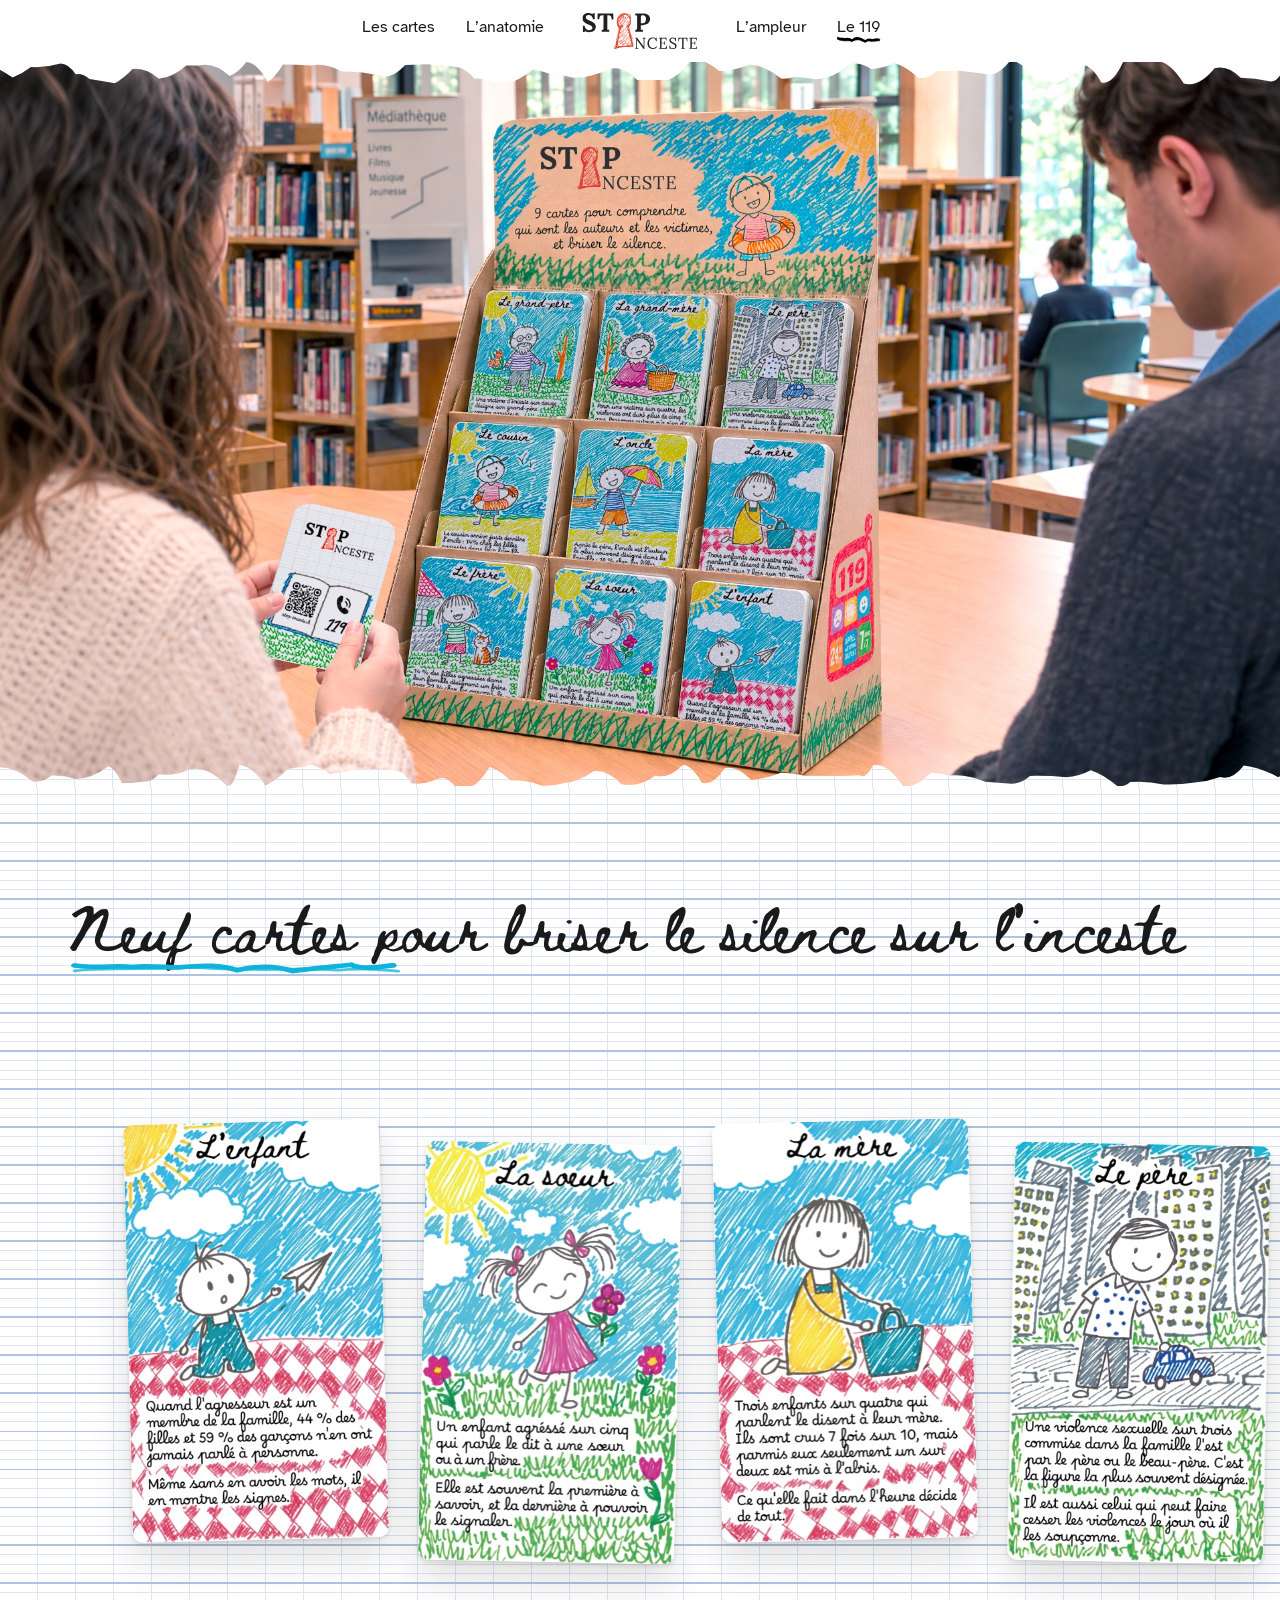
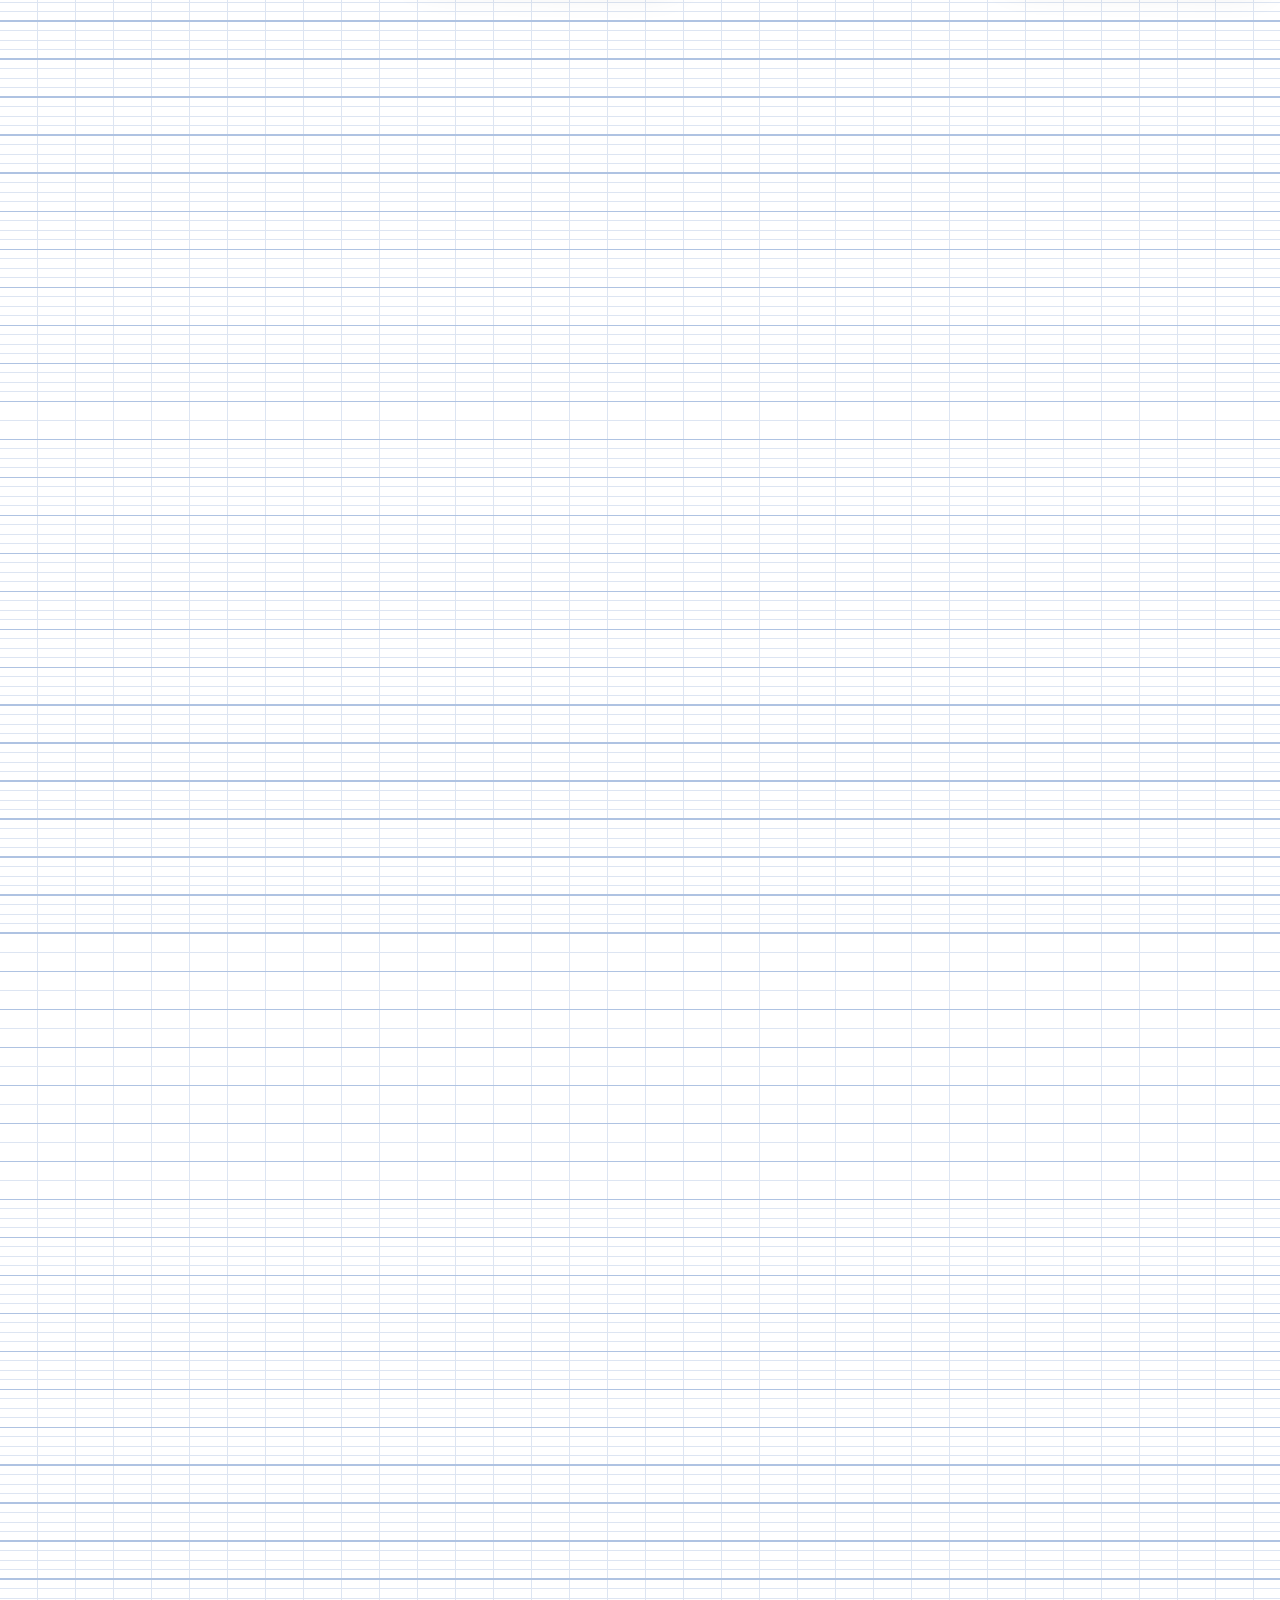
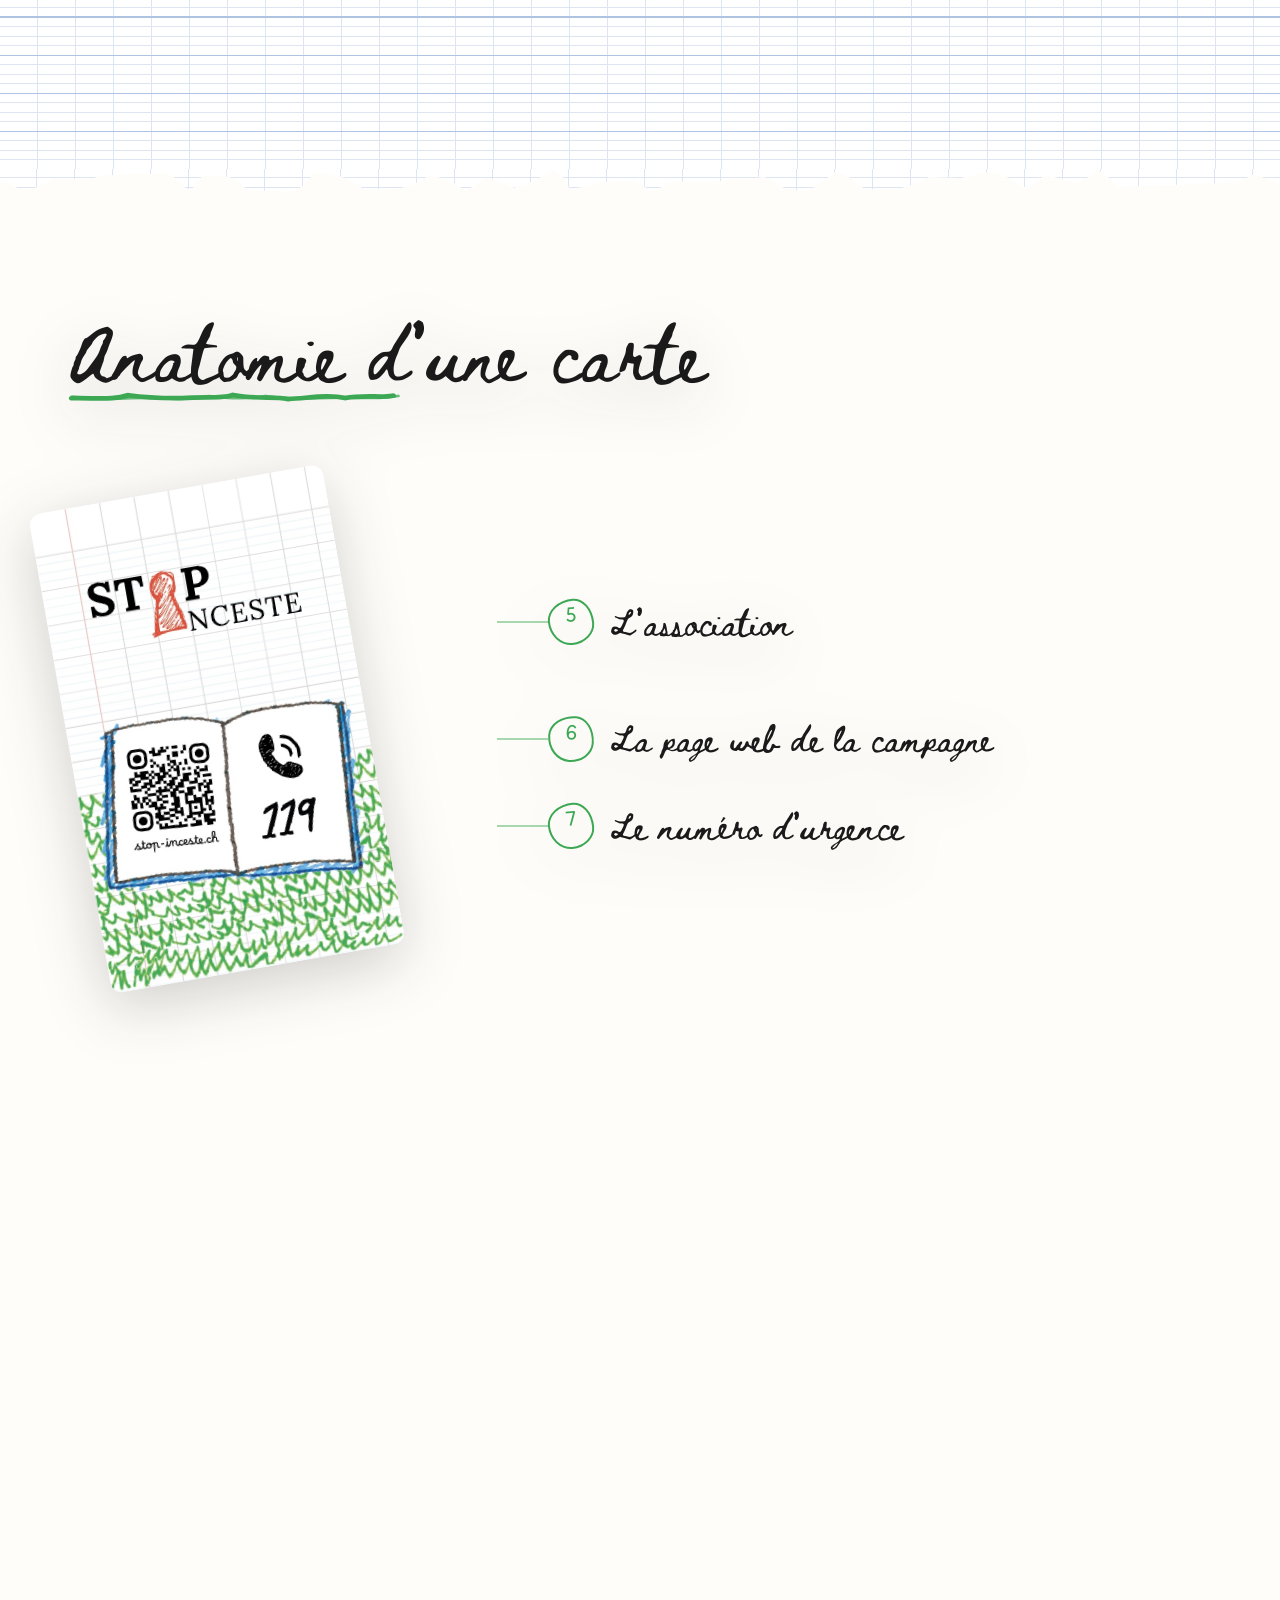
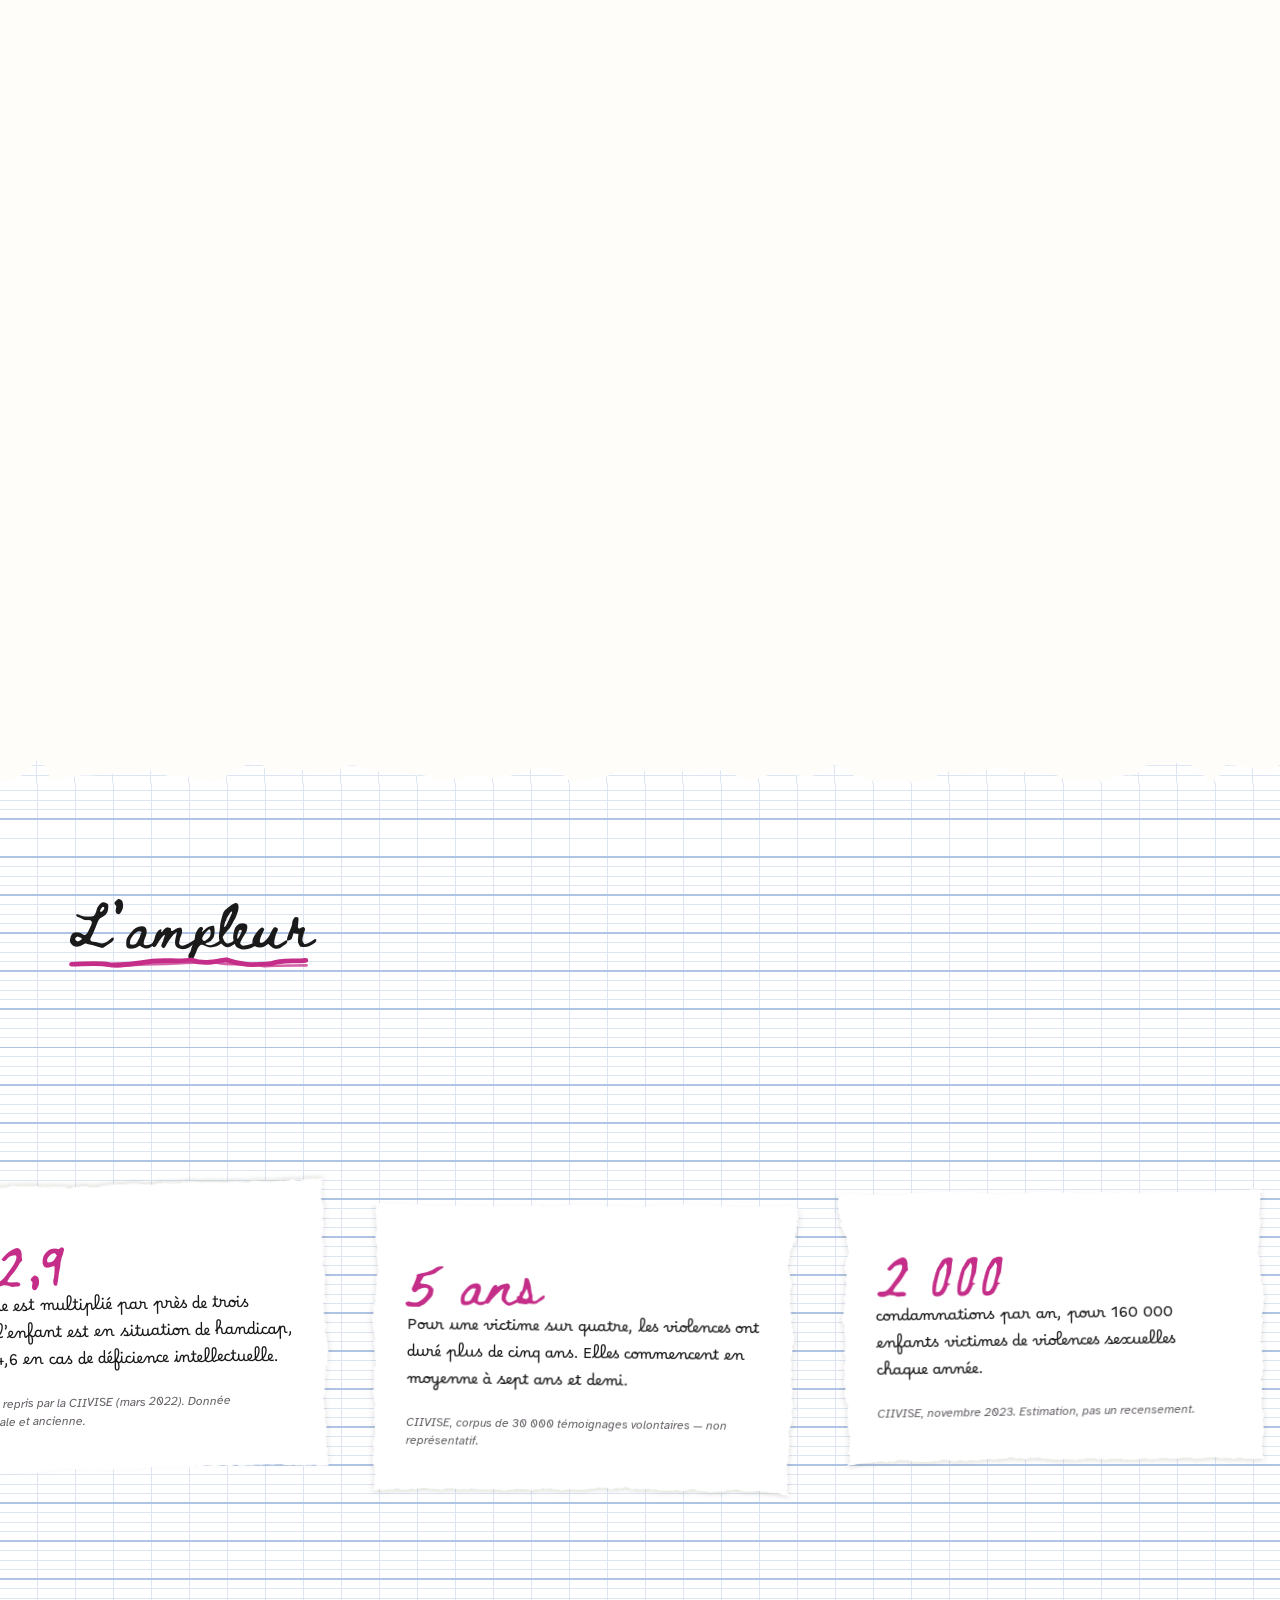
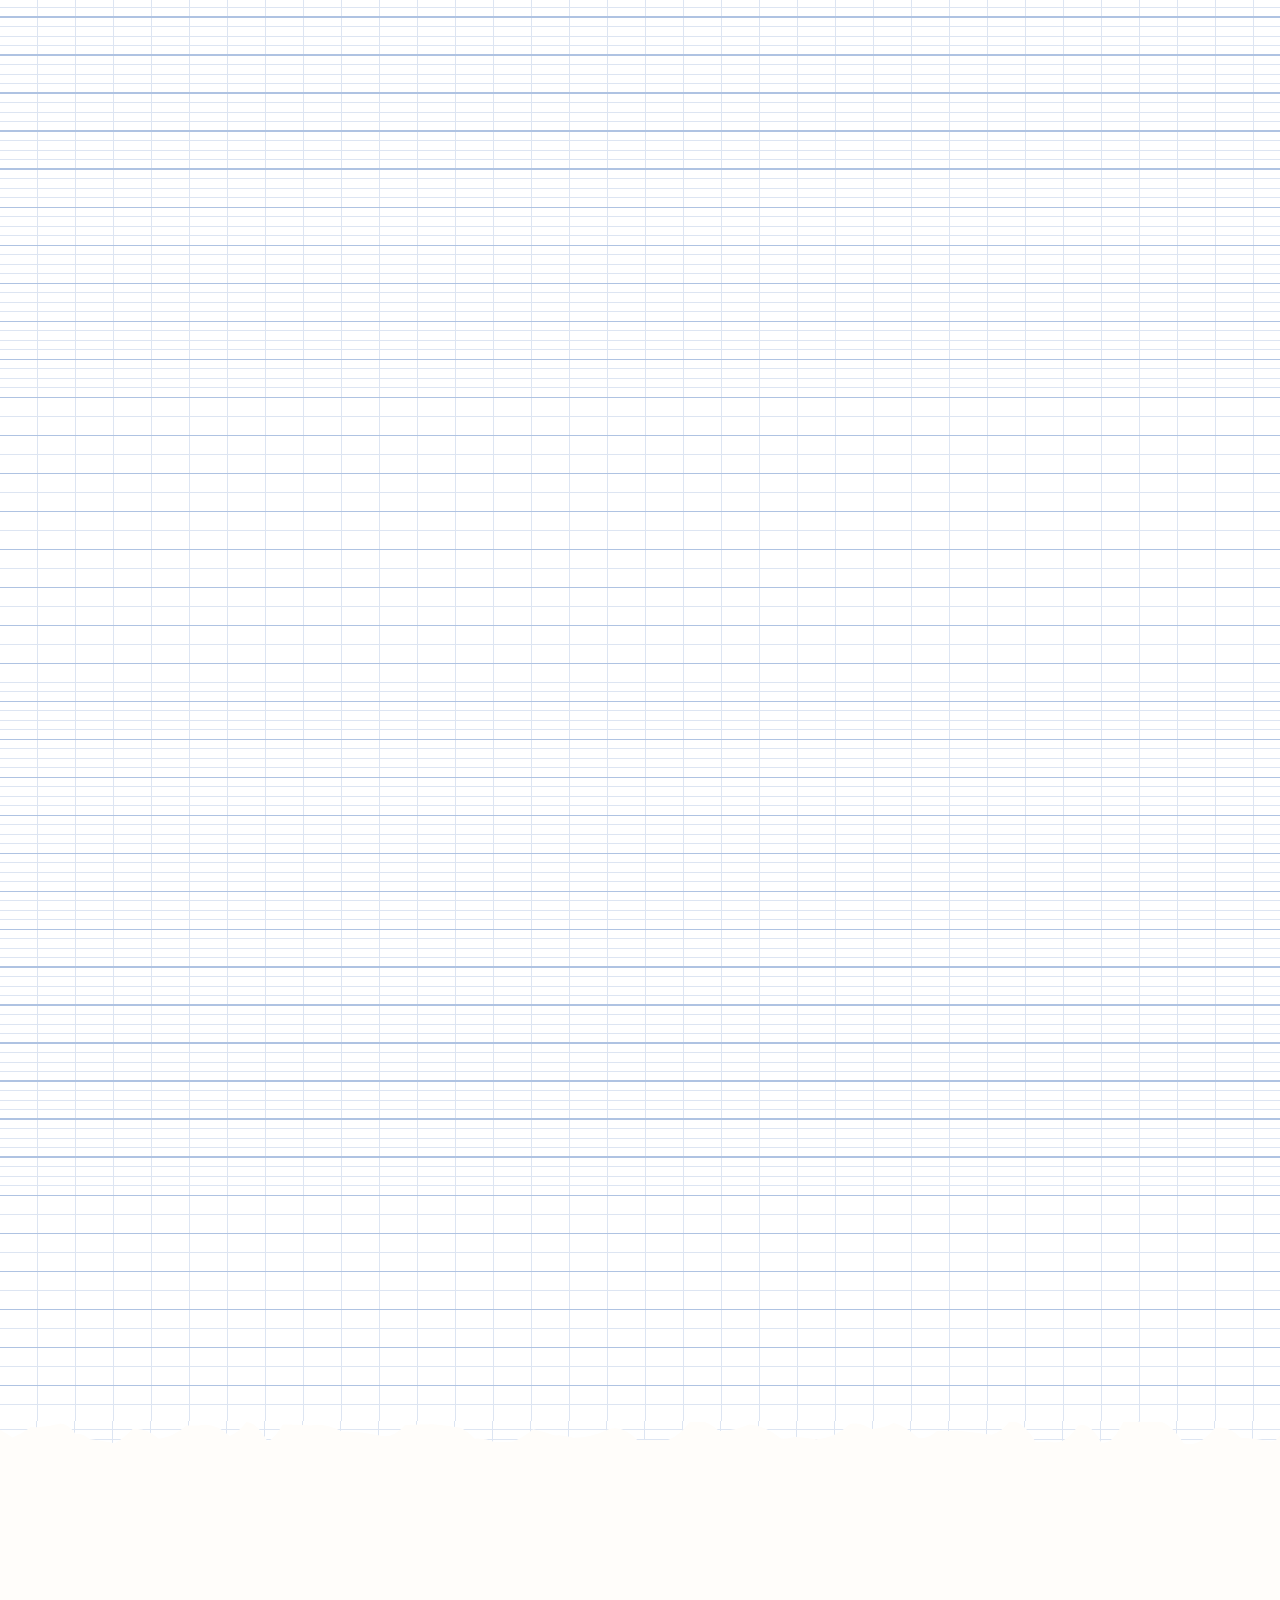
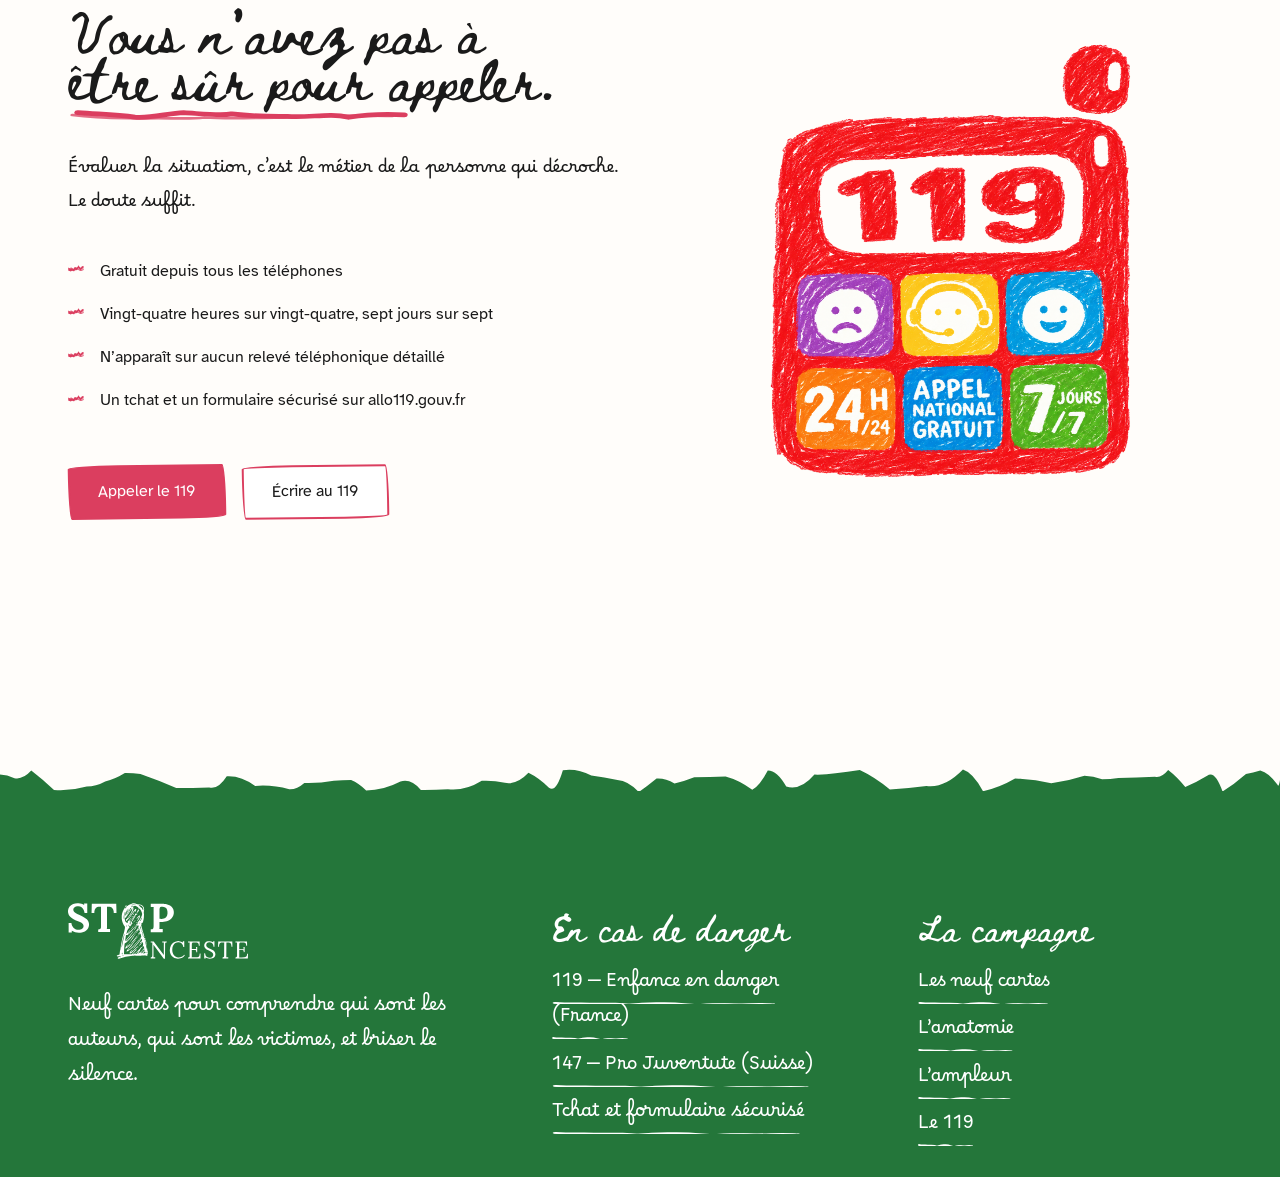
==== site-campagne/index.html @ 9b30cad1 "Importe le site de campagne Stop Inceste Version reçue telle quelle, à une exception près : les noms" ====
<!doctype html>
<html lang="fr" class="no-js">
<head>
<meta charset="utf-8">
<meta name="viewport" content="width=device-width, initial-scale=1">
<title>Stop Inceste — neuf cartes pour briser le silence</title>
<meta name="description" content="Neuf cartes pour comprendre qui sont les auteurs, qui sont les victimes, et briser le silence sur l’inceste.">
<meta name="robots" content="noindex, nofollow">
<script>
/* Pose la classe « js » avant le premier rendu, pour que les mises en page qui
   dépendent du script ne clignotent pas. Le garde-fou la retire si le script
   n'a pas démarré : sans lui, une erreur rendrait des pans de page invisibles. */
document.documentElement.className = 'js';
setTimeout(function () { if (!window.__site) document.documentElement.className = ''; }, 2500);
</script>
<link rel="preconnect" href="https://fonts.googleapis.com">
<link rel="preconnect" href="https://fonts.gstatic.com" crossorigin>
<link rel="stylesheet" href="assets/css/traces.css">
<link rel="stylesheet" href="assets/css/style.css">
<link rel="stylesheet" href="assets/css/page.css">
<script src="assets/js/site.js" defer></script>
</head>
<body>

<a class="evitement" href="#principal">Aller au contenu</a>
<div class="curseur" aria-hidden="true"></div><div class="curseur__noyau" aria-hidden="true"></div>

<header class="entete" id="entete">
  <div class="conteneur entete__inner">
    <nav class="nav" id="nav" aria-label="Sections">
      <button class="btn nav__bouton" type="button" aria-expanded="false" aria-controls="nav-liste">Menu</button>
      <ul class="nav__rangee" id="nav-liste">
        <li class="nav__cote"><ul>
          <li><a href="#cartes">Les cartes</a></li>
          <li><a href="#anatomie">L’anatomie</a></li>
        </ul></li>
        <li class="nav__place" aria-hidden="true"></li>
        <li class="nav__cote"><ul>
          <li><a href="#chiffres">L’ampleur</a></li>
          <li><a href="#urgence">Le 119</a></li>
        </ul></li>
      </ul>
    </nav>
    <a class="entete__logo" href="#principal"><img src="assets/img/logo/stop-inceste.svg" alt="Stop Inceste" width="176" height="54"></a>
  </div>
</header>

<main id="principal">

  <!-- ====================== Ouverture ====================== -->
  <section class="hero" aria-label="Le présentoir de la campagne, en médiathèque">
    <div class="hero__photo">
      <img src="assets/img/scenes/presentoir.jpg" alt="Présentoir en carton posé sur une table de médiathèque, les neuf cartes rangées dans leurs casiers, une personne en tient une" width="1788" height="1024" fetchpriority="high">
    </div>
  </section>

  <!-- ====================== Les neuf cartes ====================== -->
  <section class="defile bande bande--seyes ton--ciel" id="cartes" aria-labelledby="t-cartes">
    <div class="defile__piste">
      <div class="defile__tete">
        <div class="conteneur">
          <h1 class="t-1 titre-trait" id="t-cartes">Neuf cartes pour briser le silence sur l’inceste</h1>
        </div>
      </div>
      <div class="defile__rail">
        <figure class="defile__carte"><img src="assets/img/cartes/Enfant.jpg" alt="Carte « L’enfant »" width="343" height="560"></figure>
        <figure class="defile__carte"><img src="assets/img/cartes/Soeur.jpg" alt="Carte « La sœur »" width="343" height="560"></figure>
        <figure class="defile__carte"><img src="assets/img/cartes/Mère.jpg" alt="Carte « La mère »" width="343" height="560" loading="lazy"></figure>
        <figure class="defile__carte"><img src="assets/img/cartes/Père.jpg" alt="Carte « Le père »" width="343" height="560" loading="lazy"></figure>
        <figure class="defile__carte"><img src="assets/img/cartes/Frère.jpg" alt="Carte « Le frère »" width="343" height="560" loading="lazy"></figure>
        <figure class="defile__carte"><img src="assets/img/cartes/Oncle.jpg" alt="Carte « L’oncle »" width="343" height="560" loading="lazy"></figure>
        <figure class="defile__carte"><img src="assets/img/cartes/Cousin.jpg" alt="Carte « Le cousin »" width="343" height="560" loading="lazy"></figure>
        <figure class="defile__carte"><img src="assets/img/cartes/Grand-père.jpg" alt="Carte « Le grand-père »" width="343" height="560" loading="lazy"></figure>
        <figure class="defile__carte"><img src="assets/img/cartes/Grand-mère.jpg" alt="Carte « La grand-mère »" width="343" height="560" loading="lazy"></figure>
      </div>
    </div>
  </section>

  <!-- ====================== Anatomie ====================== -->
  <section class="section anatomie ton--herbe" id="anatomie" aria-labelledby="t-anatomie">
    <div class="anatomie__scene">
      <div class="conteneur">
        <h2 class="t-1 titre-trait titre-trait--2" id="t-anatomie">Anatomie d’une carte</h2>
        <div class="anatomie__plateau" data-face="recto">
          <div class="carte3d__socle">
            <div class="carte3d">
              <div class="carte3d__tranche carte3d__tranche--g" aria-hidden="true"></div>
              <div class="carte3d__tranche carte3d__tranche--d" aria-hidden="true"></div>
              <div class="carte3d__face carte3d__face--recto"><img src="assets/img/cartes/grand/Père.jpg" alt="Recto de la carte « Le père »" width="537" height="877" loading="lazy"></div>
              <div class="carte3d__face carte3d__face--dos"><img src="assets/img/cartes/grand/Dos.jpg" alt="Dos commun aux neuf cartes" width="537" height="877" loading="lazy"></div>
            </div>
          </div>

          <ol class="reperes reperes--recto" aria-label="Le recto">
            <li style="--y:9%"><span class="reperes__num" aria-hidden="true">1</span><h3 class="t-3">Le nom</h3></li>
            <li style="--y:35%"><span class="reperes__num" aria-hidden="true">2</span><h3 class="t-3">Une scène ordinaire</h3></li>
            <li style="--y:72%"><span class="reperes__num" aria-hidden="true">3</span><h3 class="t-3">La donnée</h3></li>
            <li style="--y:89%"><span class="reperes__num" aria-hidden="true">4</span><h3 class="t-3">La nuance</h3></li>
          </ol>

          <ol class="reperes reperes--verso" aria-label="Le verso">
            <li style="--y:28%"><span class="reperes__num" aria-hidden="true">5</span><h3 class="t-3">L’association</h3></li>
            <li style="--y:52%"><span class="reperes__num" aria-hidden="true">6</span><h3 class="t-3">La page web de la campagne</h3></li>
            <li style="--y:70%"><span class="reperes__num" aria-hidden="true">7</span><h3 class="t-3">Le numéro d’urgence</h3></li>
          </ol>
        </div>
      </div>
    </div>
  </section>

  <!-- ====================== L'ampleur ====================== -->
  <section class="defile bande bande--seyes bande--2 ton--accent" id="chiffres" aria-labelledby="t-chiffres">
    <div class="defile__piste">
      <div class="defile__tete">
        <div class="conteneur">
          <h2 class="t-1 titre-trait titre-trait--3" id="t-chiffres">L’ampleur</h2>
        </div>
      </div>
      <div class="defile__rail">

        <div class="fiche">
          <p class="t-chiffre">Un enfant par classe</p>
          <p>2,9 % des enfants subissent des violences sexuelles commises dans leur
          famille avant leurs 18 ans. Dans une classe de trente, cela fait un élève.</p>
          <span class="fiche__source">Inserm-Ciase 2021, <em>Population &amp; Sociétés</em> n° 612, tableau A.1 : 4,6 % des femmes et 1,2 % des hommes.</span>
        </div>

        <div class="fiche">
          <p class="t-chiffre">4 fois plus</p>
          <p>de filles que de garçons : 4,6 % contre 1,2 %. L’inceste touche les deux,
          jamais dans les mêmes proportions.</p>
          <span class="fiche__source">Même enquête, même tableau.</span>
        </div>

        <div class="fiche">
          <p class="t-chiffre">× 2,9</p>
          <p>Le risque est multiplié par près de trois quand l’enfant est en situation
          de handicap, et par 4,6 en cas de déficience intellectuelle.</p>
          <span class="fiche__source">OMS 2012, repris par la CIIVISE (mars 2022). Donnée internationale et ancienne.</span>
        </div>

        <div class="fiche">
          <p class="t-chiffre">5 ans</p>
          <p>Pour une victime sur quatre, les violences ont duré plus de cinq ans.
          Elles commencent en moyenne à sept ans et demi.</p>
          <span class="fiche__source">CIIVISE, corpus de 30 000 témoignages volontaires — non représentatif.</span>
        </div>

        <div class="fiche">
          <p class="t-chiffre">2 000</p>
          <p>condamnations par an, pour 160 000 enfants victimes de violences
          sexuelles chaque année.</p>
          <span class="fiche__source">CIIVISE, novembre 2023. Estimation, pas un recensement.</span>
        </div>

      </div>
    </div>
  </section>

  <!-- ====================== Le 119 ====================== -->
  <section class="section ton--accent2" id="urgence" aria-labelledby="t-urgence">
    <div class="conteneur urgence">
      <div>
        <h2 class="t-1 titre-trait titre-trait--4" id="t-urgence">Vous n’avez pas à être sûr pour appeler.</h2>
        <p class="t-corps" style="margin-top:var(--espace-6)">Évaluer la situation, c’est le métier
        de la personne qui décroche. Le doute suffit.</p>
        <ul class="urgence__liste">
          <li>Gratuit depuis tous les téléphones</li>
          <li>Vingt-quatre heures sur vingt-quatre, sept jours sur sept</li>
          <li>N’apparaît sur aucun relevé téléphonique détaillé</li>
          <li>Un tchat et un formulaire sécurisé sur allo119.gouv.fr</li>
        </ul>
        <div class="actions" style="margin-top:var(--espace-7)">
          <a class="btn btn--plein" href="tel:119">Appeler le 119</a>
          <a class="btn" href="https://www.allo119.gouv.fr/">Écrire au 119</a>
        </div>
      </div>
      <img class="urgence__illu" src="assets/img/scenes/119.png" alt="Téléphone dessiné au feutre rouge affichant le 119, appel national gratuit, 24 h sur 24, 7 jours sur 7" width="460" height="460" loading="lazy">
    </div>
  </section>

</main>

<footer class="pied">
  <div class="conteneur">
    <div class="pied__grille">
      <div>
        <img class="pied__logo" src="assets/img/logo/stop-inceste.svg" alt="Stop Inceste" width="180" height="56" loading="lazy">
        <p>Neuf cartes pour comprendre qui sont les auteurs, qui sont les victimes, et briser le silence.</p>
      </div>
      <div>
        <h2>En cas de danger</h2>
        <ul>
          <li><a href="tel:119">119 — Enfance en danger (France)</a></li>
          <li><a href="tel:147">147 — Pro Juventute (Suisse)</a></li>
          <li><a href="https://www.allo119.gouv.fr/">Tchat et formulaire sécurisé</a></li>
        </ul>
      </div>
      <div>
        <h2>La campagne</h2>
        <ul>
          <li><a href="#cartes">Les neuf cartes</a></li>
          <li><a href="#anatomie">L’anatomie</a></li>
          <li><a href="#chiffres">L’ampleur</a></li>
          <li><a href="#urgence">Le 119</a></li>
        </ul>
      </div>
    </div>
  </div>
</footer>

</body>
</html>
---- site-campagne/assets/css/traces.css ----
/* Généré par traces.py — ne pas modifier à la main. */
:root {
  --dechirure-haut-1: url("data:image/svg+xml,%3Csvg%20xmlns%3D%27http%3A%2F%2Fwww.w3.org%2F2000%2Fsvg%27%20viewBox%3D%270%200%201200%2026%27%20preserveAspectRatio%3D%27none%27%3E%3Cpath%20d%3D%27M0%2C26%20L0%2C6.2%20Q15.8%2C6.0%2031.7%2C20.6%20Q40.7%2C21.4%2049.7%2C14.5%20Q60.9%2C14.0%2072.2%2C18.0%20Q87.3%2C17.6%20102.5%2C5.3%20Q108.8%2C7.2%20115.2%2C22.2%20Q126.3%2C22.1%20137.3%2C20.6%20Q143.4%2C20.8%20149.5%2C13.3%20Q163.9%2C15.4%20178.2%2C8.4%20Q195.2%2C4.6%20212.2%2C23.7%20Q218.6%2C29.6%20225.0%2C3.7%20Q237.3%2C5.3%20249.6%2C24.6%20Q260.0%2C19.2%20270.5%2C8.1%20Q281.4%2C6.9%20292.3%2C3.8%20Q301.0%2C6.3%20309.6%2C13.1%20Q321.3%2C11.8%20333.1%2C8.5%20Q341.8%2C8.5%20350.6%2C8.1%20Q361.9%2C8.6%20373.3%2C9.8%20Q379.6%2C11.7%20385.9%2C22.3%20Q398.3%2C24.0%20410.8%2C17.8%20Q419.0%2C14.3%20427.2%2C25.8%20Q443.2%2C34.5%20459.2%2C5.9%20Q469.1%2C9.0%20479.0%2C19.6%20Q493.2%2C18.5%20507.5%2C24.5%20Q518.4%2C25.4%20529.3%2C22.1%20Q543.1%2C20.8%20556.9%2C10.1%20Q569.8%2C8.2%20582.6%2C23.3%20Q598.4%2C26.7%20614.2%2C14.7%20Q627.1%2C18.0%20640.0%2C3.9%20Q648.8%2C4.3%20657.7%2C21.4%20Q668.5%2C25.6%20679.3%2C7.1%20Q691.7%2C4.6%20704.1%2C19.2%20Q717.9%2C17.8%20731.8%2C11.7%20Q742.9%2C11.6%20754.0%2C14.8%20Q769.1%2C14.7%20784.1%2C15.0%20Q794.7%2C15.1%20805.3%2C14.3%20Q811.7%2C18.7%20818.1%2C4.1%20Q832.3%2C1.9%20846.4%2C25.6%20Q859.3%2C26.6%20872.2%2C12.1%20Q880.2%2C11.4%20888.3%2C14.6%20Q905.7%2C12.4%20923.0%2C20.7%20Q935.3%2C21.5%20947.6%2C22.8%20Q956.3%2C22.7%20965.1%2C14.9%20Q982.1%2C14.5%20999.2%2C16.3%20Q1010.5%2C15.7%201021.9%2C9.3%20Q1034.3%2C13.8%201046.6%2C25.0%20Q1052.8%2C26.7%201058.9%2C21.1%20Q1074.4%2C20.0%201089.9%2C23.4%20Q1104.5%2C24.0%201119.1%2C21.6%20Q1131.2%2C20.5%201143.2%2C16.0%20Q1154.2%2C19.5%201165.2%2C4.4%20Q1181.3%2C6.6%201197.4%2C16.2%20Q1198.7%2C15.8%201200.0%2C13.7%20L1200%2C26%20Z%27%20fill%3D%27%23000%27%2F%3E%3C%2Fsvg%3E");
  --dechirure-bas-1: url("data:image/svg+xml,%3Csvg%20xmlns%3D%27http%3A%2F%2Fwww.w3.org%2F2000%2Fsvg%27%20viewBox%3D%270%200%201200%2026%27%20preserveAspectRatio%3D%27none%27%3E%3Cpath%20d%3D%27M0%2C26%20L0%2C11.8%20Q8.7%2C13.3%2017.4%2C6.9%20Q34.0%2C2.9%2050.6%2C16.3%20Q64.7%2C16.5%2078.7%2C15.8%20Q89.2%2C16.4%2099.6%2C19.9%20Q112.3%2C19.4%20125.1%2C21.0%20Q138.7%2C20.7%20152.4%2C22.3%20Q163.6%2C21.4%20174.7%2C6.7%20Q182.5%2C2.6%20190.3%2C19.7%20Q198.2%2C19.9%20206.2%2C18.1%20Q219.4%2C21.4%20232.7%2C4.5%20Q247.8%2C4.4%20262.9%2C3.9%20Q278.9%2C-2.5%20295.0%2C22.4%20Q303.5%2C21.2%20312.1%2C19.7%20Q326.6%2C18.5%20341.1%2C6.0%20Q354.9%2C6.0%20368.7%2C6.0%20Q385.3%2C6.6%20401.9%2C18.9%20Q419.2%2C18.9%20436.6%2C4.3%20Q446.3%2C9.8%20456.1%2C17.3%20Q469.1%2C13.8%20482.2%2C7.3%20Q498.5%2C11.7%20514.8%2C22.5%20Q524.3%2C29.3%20533.9%2C6.5%20Q547.6%2C6.9%20561.4%2C12.4%20Q575.1%2C13.2%20588.8%2C14.4%20Q599.4%2C13.1%20610.0%2C3.6%20Q617.7%2C3.7%20625.3%2C13.6%20Q639.7%2C13.5%20654.2%2C12.9%20Q668.8%2C12.1%20683.5%2C15.5%20Q699.7%2C16.0%20715.9%2C18.1%20Q725.7%2C15.1%20735.5%2C6.3%20Q742.3%2C7.2%20749.1%2C4.0%20Q765.1%2C4.2%20781.1%2C23.1%20Q795.8%2C21.6%20810.5%2C5.6%20Q824.2%2C5.6%20837.9%2C6.0%20Q854.2%2C8.0%20870.5%2C18.1%20Q885.3%2C17.7%20900.0%2C17.1%20Q910.8%2C19.1%20921.7%2C22.5%20Q938.9%2C24.9%20956.0%2C8.7%20Q967.1%2C5.1%20978.2%2C19.9%20Q992.1%2C17.5%201006.1%2C12.5%20Q1017.3%2C13.8%201028.5%2C25.3%20Q1037.8%2C20.1%201047.0%2C8.0%20Q1061.0%2C8.5%201075.0%2C9.5%20Q1091.4%2C9.2%201107.8%2C10.6%20Q1124.5%2C10.7%201141.3%2C11.8%20Q1157.5%2C10.3%201173.8%2C20.3%20Q1186.9%2C17.4%201200.0%2C9.6%20L1200%2C26%20Z%27%20fill%3D%27%23000%27%20transform%3D%27scale%281%2C-1%29%20translate%280%2C-26%29%27%2F%3E%3C%2Fsvg%3E");
  --dechirure-haut-2: url("data:image/svg+xml,%3Csvg%20xmlns%3D%27http%3A%2F%2Fwww.w3.org%2F2000%2Fsvg%27%20viewBox%3D%270%200%201200%2026%27%20preserveAspectRatio%3D%27none%27%3E%3Cpath%20d%3D%27M0%2C26%20L0%2C25.0%20Q17.0%2C27.5%2034.0%2C4.4%20Q41.0%2C-0.8%2048.1%2C22.2%20Q62.6%2C21.6%2077.2%2C18.4%20Q86.8%2C19.0%2096.4%2C17.0%20Q109.4%2C16.8%20122.5%2C16.4%20Q130.4%2C17.9%20138.2%2C13.0%20Q148.8%2C14.4%20159.4%2C19.7%20Q177.0%2C17.4%20194.5%2C24.8%20Q206.9%2C27.4%20219.2%2C13.3%20Q228.3%2C10.7%20237.5%2C3.9%20Q243.9%2C0.9%20250.2%2C13.8%20Q259.9%2C14.3%20269.7%2C11.8%20Q286.0%2C12.4%20302.4%2C15.1%20Q314.9%2C15.8%20327.4%2C8.5%20Q333.8%2C7.7%20340.1%2C10.6%20Q347.7%2C12.4%20355.3%2C14.8%20Q372.9%2C13.6%20390.5%2C18.6%20Q398.7%2C16.5%20406.8%2C23.6%20Q422.1%2C24.1%20437.3%2C19.9%20Q453.8%2C20.0%20470.4%2C20.6%20Q485.5%2C18.5%20500.7%2C11.2%20Q518.1%2C6.4%20535.5%2C25.1%20Q543.4%2C25.8%20551.3%2C20.4%20Q565.6%2C23.2%20579.9%2C13.7%20Q592.1%2C13.6%20604.3%2C14.3%20Q621.0%2C14.4%20637.7%2C14.6%20Q653.4%2C13.9%20669.0%2C11.2%20Q685.3%2C15.7%20701.5%2C23.7%20Q712.9%2C22.0%20724.3%2C16.1%20Q740.9%2C17.3%20757.6%2C19.7%20Q769.3%2C17.6%20781.0%2C8.2%20Q790.8%2C7.9%20800.6%2C19.1%20Q808.5%2C17.9%20816.5%2C23.9%20Q825.6%2C23.9%20834.8%2C24.0%20Q844.4%2C23.8%20854.0%2C25.0%20Q868.3%2C28.7%20882.5%2C14.7%20Q894.5%2C14.5%20906.5%2C18.0%20Q919.4%2C15.4%20932.2%2C10.3%20Q940.7%2C8.7%20949.1%2C14.8%20Q965.9%2C15.0%20982.8%2C17.4%20Q989.7%2C16.9%20996.6%2C21.9%20Q1011.1%2C21.9%201025.5%2C23.9%20Q1033.8%2C25.1%201042.0%2C20.2%20Q1048.7%2C19.3%201055.5%2C18.1%20Q1064.7%2C20.2%201073.9%2C8.3%20Q1090.0%2C8.0%201106.2%2C5.6%20Q1118.3%2C4.3%201130.4%2C22.7%20Q1139.2%2C29.0%201148.1%2C7.9%20Q1164.3%2C8.2%201180.6%2C12.8%20Q1190.3%2C14.7%201200.0%2C7.0%20L1200%2C26%20Z%27%20fill%3D%27%23000%27%2F%3E%3C%2Fsvg%3E");
  --dechirure-bas-2: url("data:image/svg+xml,%3Csvg%20xmlns%3D%27http%3A%2F%2Fwww.w3.org%2F2000%2Fsvg%27%20viewBox%3D%270%200%201200%2026%27%20preserveAspectRatio%3D%27none%27%3E%3Cpath%20d%3D%27M0%2C26%20L0%2C17.8%20Q6.3%2C14.3%2012.7%2C9.4%20Q21.3%2C13.0%2029.9%2C20.0%20Q43.8%2C19.2%2057.7%2C23.5%20Q64.7%2C23.5%2071.8%2C12.8%20Q78.2%2C14.1%2084.6%2C8.1%20Q96.4%2C6.5%20108.3%2C3.7%20Q116.7%2C8.5%20125.0%2C18.0%20Q137.4%2C19.8%20149.7%2C8.2%20Q162.6%2C9.8%20175.4%2C21.6%20Q181.6%2C21.6%20187.7%2C21.6%20Q201.8%2C24.9%20215.9%2C10.9%20Q223.8%2C14.2%20231.6%2C25.0%20Q241.5%2C24.3%20251.5%2C5.2%20Q258.6%2C9.6%20265.8%2C22.5%20Q278.8%2C22.5%20291.9%2C21.6%20Q306.3%2C24.4%20320.8%2C15.4%20Q338.1%2C16.0%20355.4%2C11.8%20Q367.8%2C7.3%20380.2%2C22.1%20Q393.4%2C22.4%20406.6%2C22.8%20Q419.3%2C21.6%20432.1%2C19.2%20Q438.6%2C16.0%20445.2%2C8.3%20Q454.6%2C8.9%20464.0%2C4.9%20Q472.7%2C4.8%20481.5%2C5.4%20Q490.7%2C9.6%20500.0%2C17.7%20Q510.3%2C15.2%20520.5%2C11.6%20Q529.0%2C12.5%20537.5%2C9.2%20Q554.3%2C9.1%20571.2%2C17.9%20Q584.3%2C22.2%20597.4%2C7.0%20Q611.9%2C7.0%20626.3%2C6.9%20Q636.8%2C11.4%20647.2%2C25.8%20Q660.6%2C29.1%20674.1%2C15.9%20Q688.0%2C15.7%20702.0%2C22.4%20Q717.0%2C21.8%20732.0%2C8.4%20Q738.4%2C7.9%20744.9%2C10.3%20Q754.0%2C9.5%20763.1%2C7.9%20Q780.1%2C6.9%20797.0%2C23.2%20Q806.7%2C24.5%20816.4%2C18.1%20Q827.0%2C18.3%20837.6%2C24.0%20Q849.0%2C21.0%20860.3%2C9.2%20Q869.2%2C7.4%20878.1%2C16.0%20Q887.2%2C15.9%20896.3%2C16.5%20Q912.7%2C14.6%20929.1%2C12.3%20Q937.7%2C14.1%20946.3%2C25.9%20Q958.2%2C27.1%20970.2%2C5.2%20Q976.8%2C5.2%20983.4%2C5.6%20Q996.7%2C0.3%201010.0%2C21.2%20Q1020.9%2C25.4%201031.8%2C4.6%20Q1042.3%2C1.5%201052.7%2C25.9%20Q1064.9%2C25.9%201077.0%2C25.3%20Q1093.0%2C30.7%201109.0%2C3.4%20Q1123.4%2C-0.5%201137.8%2C18.7%20Q1150.0%2C22.4%201162.3%2C9.2%20Q1175.7%2C8.8%201189.2%2C5.7%20Q1194.6%2C3.9%201200.0%2C13.0%20L1200%2C26%20Z%27%20fill%3D%27%23000%27%20transform%3D%27scale%281%2C-1%29%20translate%280%2C-26%29%27%2F%3E%3C%2Fsvg%3E");
  --dechirure-haut-3: url("data:image/svg+xml,%3Csvg%20xmlns%3D%27http%3A%2F%2Fwww.w3.org%2F2000%2Fsvg%27%20viewBox%3D%270%200%201200%2026%27%20preserveAspectRatio%3D%27none%27%3E%3Cpath%20d%3D%27M0%2C26%20L0%2C8.6%20Q12.3%2C8.9%2024.7%2C11.6%20Q37.7%2C13.9%2050.7%2C17.4%20Q57.5%2C17.3%2064.3%2C3.4%20Q80.1%2C3.1%2095.8%2C9.1%20Q104.5%2C12.4%20113.3%2C25.9%20Q124.8%2C26.8%20136.3%2C22.3%20Q147.8%2C23.1%20159.4%2C17.7%20Q167.2%2C17.7%20174.9%2C17.6%20Q191.0%2C17.6%20207.1%2C15.1%20Q221.7%2C15.2%20236.3%2C18.5%20Q243.1%2C17.6%20249.9%2C20.5%20Q262.8%2C21.3%20275.6%2C10.0%20Q282.1%2C10.9%20288.5%2C22.9%20Q300.0%2C24.4%20311.5%2C19.6%20Q327.7%2C19.6%20343.9%2C19.5%20Q360.6%2C18.6%20377.3%2C12.2%20Q392.6%2C11.7%20407.9%2C13.3%20Q424.7%2C14.4%20441.6%2C23.2%20Q448.8%2C23.7%20455.9%2C6.2%20Q464.5%2C9.3%20473.0%2C25.2%20Q484.1%2C26.2%20495.2%2C17.5%20Q504.7%2C16.9%20514.3%2C14.7%20Q524.8%2C14.0%20535.3%2C11.1%20Q548.1%2C8.9%20560.9%2C16.5%20Q577.4%2C15.6%20593.9%2C18.7%20Q610.7%2C19.4%20627.4%2C22.7%20Q644.9%2C20.9%20662.4%2C18.5%20Q670.4%2C17.5%20678.3%2C22.8%20Q695.5%2C22.8%20712.7%2C23.8%20Q725.3%2C23.5%20737.9%2C19.5%20Q746.4%2C19.0%20754.9%2C22.1%20Q767.6%2C23.7%20780.3%2C9.6%20Q787.0%2C7.4%20793.8%2C22.7%20Q811.3%2C24.7%20828.8%2C5.1%20Q844.1%2C5.8%20859.4%2C12.5%20Q867.2%2C13.0%20875.0%2C9.8%20Q889.9%2C8.4%20904.8%2C23.1%20Q911.4%2C21.6%20917.9%2C17.2%20Q924.5%2C16.2%20931.1%2C19.6%20Q941.0%2C19.8%20950.8%2C23.3%20Q968.2%2C21.5%20985.6%2C14.7%20Q1003.2%2C15.4%201020.7%2C10.2%20Q1027.7%2C8.5%201034.6%2C16.8%20Q1041.0%2C14.3%201047.4%2C7.6%20Q1058.2%2C5.4%201069.0%2C17.1%20Q1076.8%2C20.7%201084.7%2C4.1%20Q1100.8%2C3.7%201116.8%2C10.3%20Q1133.9%2C12.7%201151.1%2C23.6%20Q1161.5%2C27.2%201171.9%2C13.7%20Q1184.0%2C13.0%201196.0%2C17.9%20Q1198.0%2C18.4%201200.0%2C14.5%20L1200%2C26%20Z%27%20fill%3D%27%23000%27%2F%3E%3C%2Fsvg%3E");
  --dechirure-bas-3: url("data:image/svg+xml,%3Csvg%20xmlns%3D%27http%3A%2F%2Fwww.w3.org%2F2000%2Fsvg%27%20viewBox%3D%270%200%201200%2026%27%20preserveAspectRatio%3D%27none%27%3E%3Cpath%20d%3D%27M0%2C26%20L0%2C4.0%20Q14.1%2C3.5%2028.2%2C6.4%20Q39.6%2C7.4%2051.0%2C18.5%20Q66.2%2C16.6%2081.4%2C13.5%20Q93.2%2C15.0%20105.0%2C3.6%20Q116.0%2C2.4%20127.1%2C11.6%20Q143.0%2C10.5%20158.9%2C15.6%20Q173.6%2C16.4%20188.4%2C13.1%20Q196.5%2C15.9%20204.6%2C22.6%20Q220.1%2C20.6%20235.6%2C11.7%20Q242.8%2C13.0%20249.9%2C14.8%20Q261.7%2C15.8%20273.5%2C20.8%20Q286.5%2C18.3%20299.4%2C14.7%20Q312.1%2C15.5%20324.8%2C11.7%20Q331.4%2C13.8%20338.0%2C4.5%20Q354.9%2C-0.0%20371.9%2C22.3%20Q381.3%2C22.2%20390.8%2C23.5%20Q402.9%2C15.5%20415.0%2C5.5%20Q430.9%2C2.8%20446.8%2C16.5%20Q463.7%2C16.4%20480.5%2C18.7%20Q487.6%2C19.2%20494.8%2C17.4%20Q509.9%2C14.7%20525.0%2C23.7%20Q534.9%2C23.3%20544.8%2C15.2%20Q558.9%2C14.4%20573.1%2C6.9%20Q588.9%2C7.1%20604.8%2C21.0%20Q611.4%2C19.4%20618.0%2C16.7%20Q628.3%2C13.6%20638.6%2C7.4%20Q651.7%2C14.7%20664.7%2C25.3%20Q677.1%2C23.9%20689.6%2C5.7%20Q701.3%2C2.5%20713.1%2C20.9%20Q730.2%2C21.4%20747.3%2C19.5%20Q753.8%2C20.9%20760.3%2C25.2%20Q773.3%2C31.5%20786.3%2C5.0%20Q793.8%2C5.0%20801.4%2C5.1%20Q815.1%2C5.4%20828.8%2C6.6%20Q844.2%2C7.0%20859.6%2C5.6%20Q871.8%2C6.5%20884.0%2C13.3%20Q890.5%2C16.0%20897.0%2C3.2%20Q913.5%2C1.7%20930.0%2C25.5%20Q937.5%2C27.9%20945.0%2C19.9%20Q962.4%2C19.5%20979.9%2C23.8%20Q996.2%2C25.8%201012.4%2C10.8%20Q1026.8%2C10.1%201041.1%2C14.5%20Q1058.0%2C13.0%201074.9%2C19.2%20Q1090.7%2C19.4%201106.5%2C22.7%20Q1117.0%2C22.2%201127.5%2C19.4%20Q1134.6%2C22.5%201141.7%2C7.8%20Q1158.6%2C6.0%201175.4%2C12.4%20Q1187.7%2C11.9%201200.0%2C14.7%20L1200%2C26%20Z%27%20fill%3D%27%23000%27%20transform%3D%27scale%281%2C-1%29%20translate%280%2C-26%29%27%2F%3E%3C%2Fsvg%3E");
  --dechirure-haut-4: url("data:image/svg+xml,%3Csvg%20xmlns%3D%27http%3A%2F%2Fwww.w3.org%2F2000%2Fsvg%27%20viewBox%3D%270%200%201200%2026%27%20preserveAspectRatio%3D%27none%27%3E%3Cpath%20d%3D%27M0%2C26%20L0%2C8.5%20Q7.2%2C8.5%2014.5%2C12.2%20Q22.3%2C13.9%2030.2%2C4.6%20Q40.9%2C13.4%2051.5%2C24.1%20Q66.8%2C25.3%2082.1%2C20.6%20Q90.7%2C20.5%2099.4%2C15.4%20Q108.6%2C13.3%20117.8%2C7.1%20Q125.1%2C7.0%20132.4%2C8.0%20Q149.2%2C14.2%20165.9%2C22.1%20Q181.3%2C22.1%20196.7%2C21.4%20Q204.9%2C24.0%20213.2%2C10.2%20Q226.5%2C9.4%20239.8%2C19.9%20Q255.7%2C18.5%20271.7%2C23.3%20Q278.7%2C23.7%20285.8%2C17.0%20Q299.6%2C17.5%20313.4%2C14.7%20Q321.5%2C14.4%20329.6%2C14.0%20Q336.7%2C17.1%20343.7%2C24.5%20Q359.8%2C24.5%20375.8%2C15.6%20Q385.4%2C12.2%20394.9%2C23.9%20Q407.5%2C24.0%20420.2%2C23.3%20Q436.0%2C25.3%20451.9%2C14.8%20Q462.7%2C14.2%20473.5%2C16.8%20Q484.6%2C19.2%20495.6%2C6.8%20Q505.2%2C11.8%20514.8%2C21.7%20Q521.3%2C27.4%20527.8%2C4.2%20Q541.1%2C2.0%20554.4%2C9.5%20Q566.6%2C11.2%20578.9%2C13.9%20Q588.9%2C14.6%20598.9%2C25.9%20Q607.2%2C20.0%20615.5%2C12.6%20Q623.9%2C12.1%20632.3%2C17.6%20Q641.5%2C15.3%20650.8%2C11.3%20Q665.4%2C11.1%20680.1%2C10.5%20Q692.6%2C14.0%20705.1%2C23.8%20Q712.3%2C19.6%20719.6%2C4.5%20Q728.3%2C4.4%20736.9%2C20.6%20Q750.1%2C25.1%20763.3%2C8.6%20Q773.1%2C8.9%20783.0%2C7.2%20Q794.4%2C6.1%20805.7%2C4.1%20Q819.8%2C11.1%20833.9%2C23.6%20Q851.0%2C22.2%20868.1%2C19.9%20Q885.2%2C22.3%20902.3%2C3.5%20Q911.7%2C6.6%20921.1%2C25.2%20Q936.1%2C21.8%20951.1%2C12.5%20Q968.1%2C13.1%20985.0%2C17.3%20Q1000.5%2C15.2%201016.0%2C9.8%20Q1024.3%2C9.9%201032.5%2C13.3%20Q1040.2%2C13.1%201047.8%2C11.9%20Q1064.9%2C11.7%201082.1%2C10.7%20Q1088.3%2C12.1%201094.4%2C4.1%20Q1102.4%2C10.6%201110.4%2C21.1%20Q1120.7%2C16.4%201130.9%2C9.8%20Q1138.1%2C3.7%201145.3%2C25.6%20Q1156.2%2C18.1%201167.2%2C7.9%20Q1173.9%2C6.4%201180.6%2C4.4%20Q1188.6%2C6.5%201196.6%2C18.6%20Q1198.3%2C23.3%201200.0%2C7.1%20L1200%2C26%20Z%27%20fill%3D%27%23000%27%2F%3E%3C%2Fsvg%3E");
  --dechirure-bas-4: url("data:image/svg+xml,%3Csvg%20xmlns%3D%27http%3A%2F%2Fwww.w3.org%2F2000%2Fsvg%27%20viewBox%3D%270%200%201200%2026%27%20preserveAspectRatio%3D%27none%27%3E%3Cpath%20d%3D%27M0%2C26%20L0%2C12.5%20Q12.3%2C16.2%2024.6%2C22.8%20Q32.7%2C19.3%2040.8%2C8.3%20Q47.2%2C8.8%2053.6%2C5.8%20Q59.7%2C5.8%2065.9%2C6.7%20Q77.9%2C12.3%2089.8%2C25.8%20Q103.9%2C29.0%20118.0%2C11.8%20Q128.7%2C13.1%20139.4%2C18.9%20Q149.2%2C18.2%20159.1%2C4.8%20Q174.8%2C0.0%20190.6%2C17.2%20Q197.9%2C19.8%20205.3%2C4.7%20Q212.4%2C3.1%20219.6%2C25.1%20Q226.9%2C27.5%20234.2%2C17.4%20Q251.4%2C12.0%20268.7%2C3.9%20Q279.2%2C1.6%20289.7%2C14.0%20Q306.3%2C15.6%20322.9%2C7.4%20Q332.0%2C7.6%20341.0%2C8.8%20Q347.6%2C9.0%20354.2%2C18.5%20Q369.7%2C19.4%20385.2%2C13.1%20Q391.7%2C12.1%20398.2%2C19.4%20Q412.8%2C19.5%20427.3%2C18.1%20Q437.2%2C19.6%20447.0%2C22.1%20Q460.3%2C24.2%20473.7%2C16.6%20Q486.0%2C13.6%20498.3%2C8.5%20Q509.6%2C13.5%20520.9%2C21.3%20Q534.8%2C19.6%20548.8%2C11.0%20Q564.3%2C14.1%20579.8%2C22.3%20Q586.4%2C24.0%20592.9%2C6.7%20Q601.5%2C5.4%20610.2%2C3.5%20Q624.9%2C6.6%20639.7%2C17.9%20Q652.0%2C19.3%20664.3%2C25.9%20Q674.5%2C26.7%20684.7%2C7.7%20Q692.0%2C6.9%20699.3%2C10.9%20Q715.1%2C12.0%20730.8%2C17.0%20Q737.5%2C16.2%20744.3%2C13.0%20Q750.9%2C11.1%20757.5%2C17.4%20Q764.9%2C19.1%20772.4%2C7.2%20Q785.9%2C7.7%20799.3%2C22.2%20Q812.6%2C25.5%20825.8%2C9.8%20Q839.3%2C10.0%20852.8%2C9.3%20Q858.9%2C9.3%20865.0%2C9.4%20Q879.0%2C5.9%20893.0%2C17.5%20Q901.3%2C15.8%20909.6%2C22.4%20Q925.2%2C23.6%20940.9%2C9.5%20Q958.0%2C9.5%20975.2%2C9.1%20Q982.0%2C9.8%20988.8%2C14.8%20Q1004.8%2C14.5%201020.8%2C16.8%20Q1033.2%2C17.7%201045.6%2C14.3%20Q1054.9%2C12.7%201064.2%2C10.0%20Q1074.9%2C10.7%201085.6%2C15.6%20Q1102.6%2C13.9%201119.5%2C4.8%20Q1128.5%2C8.2%201137.4%2C24.7%20Q1151.1%2C27.9%201164.7%2C4.8%20Q1175.9%2C5.9%201187.0%2C18.0%20Q1193.5%2C19.7%201200.0%2C7.7%20L1200%2C26%20Z%27%20fill%3D%27%23000%27%20transform%3D%27scale%281%2C-1%29%20translate%280%2C-26%29%27%2F%3E%3C%2Fsvg%3E");
  --trait-1: url("data:image/svg+xml,%3Csvg%20xmlns%3D%27http%3A%2F%2Fwww.w3.org%2F2000%2Fsvg%27%20viewBox%3D%270%200%20200%2016%27%20preserveAspectRatio%3D%27none%27%3E%3Cpath%20d%3D%27M3.9%2C6.7%20C17.7%2C9.7%2027.5%2C6.2%2037.6%2C8.0%20C49.1%2C6.1%2058.9%2C8.8%2065.0%2C8.4%20C80.4%2C6.2%2090.2%2C6.3%2099.4%2C10.8%20C111.7%2C6.5%20121.5%2C7.1%20132.4%2C11.5%20C143.1%2C9.3%20152.9%2C8.2%20166.5%2C6.0%20C174.4%2C11.0%20184.2%2C7.5%20191.2%2C6.5%27%20fill%3D%27none%27%20stroke%3D%27%23000%27%20stroke-width%3D%274.2%27%20stroke-linecap%3D%27round%27%2F%3E%3Cpath%20d%3D%27M3.9%2C11.4%20C20.1%2C8.4%2031.8%2C10.3%2044.7%2C9.3%20C57.7%2C10.1%2069.4%2C7.8%2077.7%2C8.5%20C95.3%2C10.8%20107.0%2C9.6%20117.3%2C10.3%20C132.9%2C9.7%20144.6%2C9.0%20158.8%2C10.9%20C170.5%2C8.7%20182.2%2C10.3%20194.2%2C11.7%27%20fill%3D%27none%27%20stroke%3D%27%23000%27%20stroke-width%3D%272.4%27%20stroke-linecap%3D%27round%27%20opacity%3D%27.75%27%2F%3E%3C%2Fsvg%3E");
  --trait-2: url("data:image/svg+xml,%3Csvg%20xmlns%3D%27http%3A%2F%2Fwww.w3.org%2F2000%2Fsvg%27%20viewBox%3D%270%200%20200%2016%27%20preserveAspectRatio%3D%27none%27%3E%3Cpath%20d%3D%27M2.6%2C10.0%20C17.7%2C9.7%2027.5%2C11.5%2035.5%2C7.3%20C49.1%2C10.2%2058.9%2C9.8%2067.1%2C9.9%20C80.4%2C8.2%2090.2%2C10.5%2096.9%2C7.1%20C111.7%2C11.2%20121.5%2C7.9%20129.4%2C10.7%20C143.1%2C9.6%20152.9%2C6.7%20163.1%2C9.8%20C174.4%2C6.8%20184.2%2C9.7%20191.0%2C7.8%27%20fill%3D%27none%27%20stroke%3D%27%23000%27%20stroke-width%3D%274.2%27%20stroke-linecap%3D%27round%27%2F%3E%3Cpath%20d%3D%27M2.5%2C8.5%20C20.1%2C12.2%2031.8%2C9.5%2047.5%2C9.6%20C57.7%2C10.4%2069.4%2C11.7%2082.7%2C8.1%20C95.3%2C10.3%20107.0%2C10.6%20116.2%2C8.0%20C132.9%2C11.7%20144.6%2C10.0%20154.0%2C9.7%20C170.5%2C8.6%20182.2%2C11.4%20194.0%2C8.0%27%20fill%3D%27none%27%20stroke%3D%27%23000%27%20stroke-width%3D%272.4%27%20stroke-linecap%3D%27round%27%20opacity%3D%27.75%27%2F%3E%3C%2Fsvg%3E");
  --trait-3: url("data:image/svg+xml,%3Csvg%20xmlns%3D%27http%3A%2F%2Fwww.w3.org%2F2000%2Fsvg%27%20viewBox%3D%270%200%20200%2016%27%20preserveAspectRatio%3D%27none%27%3E%3Cpath%20d%3D%27M3.0%2C10.0%20C17.7%2C9.6%2027.5%2C8.7%2035.1%2C10.6%20C49.1%2C10.7%2058.9%2C8.9%2068.7%2C7.2%20C80.4%2C5.8%2090.2%2C8.0%20100.7%2C6.2%20C111.7%2C10.6%20121.5%2C7.2%20129.2%2C6.0%20C143.1%2C11.8%20152.9%2C10.3%20165.7%2C9.5%20C174.4%2C6.0%20184.2%2C7.8%20194.0%2C6.5%27%20fill%3D%27none%27%20stroke%3D%27%23000%27%20stroke-width%3D%274.2%27%20stroke-linecap%3D%27round%27%2F%3E%3Cpath%20d%3D%27M7.7%2C9.3%20C20.1%2C8.3%2031.8%2C11.4%2040.6%2C12.0%20C57.7%2C9.7%2069.4%2C10.2%2079.9%2C9.8%20C95.3%2C8.4%20107.0%2C7.7%20121.7%2C8.6%20C132.9%2C11.3%20144.6%2C8.5%20160.2%2C11.8%20C170.5%2C11.1%20182.2%2C11.2%20194.6%2C11.0%27%20fill%3D%27none%27%20stroke%3D%27%23000%27%20stroke-width%3D%272.4%27%20stroke-linecap%3D%27round%27%20opacity%3D%27.75%27%2F%3E%3C%2Fsvg%3E");
  --trait-4: url("data:image/svg+xml,%3Csvg%20xmlns%3D%27http%3A%2F%2Fwww.w3.org%2F2000%2Fsvg%27%20viewBox%3D%270%200%20200%2016%27%20preserveAspectRatio%3D%27none%27%3E%3Cpath%20d%3D%27M2.7%2C6.6%20C17.7%2C9.4%2027.5%2C6.8%2034.4%2C8.6%20C49.1%2C8.3%2058.9%2C7.1%2067.8%2C10.9%20C80.4%2C6.6%2090.2%2C6.9%2096.2%2C7.2%20C111.7%2C6.3%20121.5%2C11.7%20129.8%2C11.8%20C143.1%2C6.5%20152.9%2C11.3%20162.7%2C10.0%20C174.4%2C9.8%20184.2%2C7.4%20191.9%2C9.9%27%20fill%3D%27none%27%20stroke%3D%27%23000%27%20stroke-width%3D%274.2%27%20stroke-linecap%3D%27round%27%2F%3E%3Cpath%20d%3D%27M2.8%2C7.6%20C20.1%2C11.2%2031.8%2C10.6%2041.7%2C10.0%20C57.7%2C11.9%2069.4%2C8.9%2078.2%2C9.5%20C95.3%2C8.3%20107.0%2C9.3%20115.1%2C11.2%20C132.9%2C11.4%20144.6%2C9.3%20155.4%2C8.8%20C170.5%2C12.1%20182.2%2C11.7%20195.3%2C8.4%27%20fill%3D%27none%27%20stroke%3D%27%23000%27%20stroke-width%3D%272.4%27%20stroke-linecap%3D%27round%27%20opacity%3D%27.75%27%2F%3E%3C%2Fsvg%3E");
  --trait-5: url("data:image/svg+xml,%3Csvg%20xmlns%3D%27http%3A%2F%2Fwww.w3.org%2F2000%2Fsvg%27%20viewBox%3D%270%200%20200%2016%27%20preserveAspectRatio%3D%27none%27%3E%3Cpath%20d%3D%27M5.3%2C10.3%20C17.7%2C10.3%2027.5%2C11.0%2035.6%2C11.6%20C49.1%2C9.2%2058.9%2C10.3%2070.7%2C11.4%20C80.4%2C7.4%2090.2%2C8.0%20101.7%2C9.3%20C111.7%2C10.3%20121.5%2C8.0%20135.0%2C5.8%20C143.1%2C10.1%20152.9%2C8.0%20158.9%2C9.9%20C174.4%2C6.1%20184.2%2C7.2%20192.6%2C6.7%27%20fill%3D%27none%27%20stroke%3D%27%23000%27%20stroke-width%3D%274.2%27%20stroke-linecap%3D%27round%27%2F%3E%3Cpath%20d%3D%27M3.0%2C7.9%20C20.1%2C11.6%2031.8%2C7.9%2040.9%2C7.9%20C57.7%2C11.9%2069.4%2C10.1%2083.8%2C12.2%20C95.3%2C9.9%20107.0%2C9.4%20117.9%2C8.8%20C132.9%2C10.4%20144.6%2C12.2%20156.4%2C11.2%20C170.5%2C11.8%20182.2%2C11.5%20195.4%2C10.2%27%20fill%3D%27none%27%20stroke%3D%27%23000%27%20stroke-width%3D%272.4%27%20stroke-linecap%3D%27round%27%20opacity%3D%27.75%27%2F%3E%3C%2Fsvg%3E");
  --trait-6: url("data:image/svg+xml,%3Csvg%20xmlns%3D%27http%3A%2F%2Fwww.w3.org%2F2000%2Fsvg%27%20viewBox%3D%270%200%20200%2016%27%20preserveAspectRatio%3D%27none%27%3E%3Cpath%20d%3D%27M5.8%2C5.9%20C17.7%2C7.4%2027.5%2C7.1%2039.2%2C9.9%20C49.1%2C11.2%2058.9%2C6.3%2068.0%2C5.9%20C80.4%2C7.1%2090.2%2C8.8%2096.2%2C7.0%20C111.7%2C9.7%20121.5%2C9.1%20129.1%2C9.3%20C143.1%2C10.7%20152.9%2C5.8%20165.1%2C10.0%20C174.4%2C7.8%20184.2%2C6.7%20197.7%2C7.8%27%20fill%3D%27none%27%20stroke%3D%27%23000%27%20stroke-width%3D%274.2%27%20stroke-linecap%3D%27round%27%2F%3E%3Cpath%20d%3D%27M2.6%2C8.0%20C20.1%2C11.6%2031.8%2C10.4%2046.1%2C11.0%20C57.7%2C10.1%2069.4%2C12.2%2080.2%2C10.2%20C95.3%2C11.5%20107.0%2C10.5%20121.7%2C10.3%20C132.9%2C10.9%20144.6%2C7.7%20154.2%2C8.9%20C170.5%2C7.9%20182.2%2C8.6%20190.8%2C8.9%27%20fill%3D%27none%27%20stroke%3D%27%23000%27%20stroke-width%3D%272.4%27%20stroke-linecap%3D%27round%27%20opacity%3D%27.75%27%2F%3E%3C%2Fsvg%3E");
  --trait-blanc: url("data:image/svg+xml,%3Csvg%20xmlns%3D%27http%3A%2F%2Fwww.w3.org%2F2000%2Fsvg%27%20viewBox%3D%270%200%20200%2016%27%20preserveAspectRatio%3D%27none%27%3E%3Cpath%20d%3D%27M2.7%2C6.6%20C17.7%2C9.4%2027.5%2C6.8%2034.4%2C8.6%20C49.1%2C8.3%2058.9%2C7.1%2067.8%2C10.9%20C80.4%2C6.6%2090.2%2C6.9%2096.2%2C7.2%20C111.7%2C6.3%20121.5%2C11.7%20129.8%2C11.8%20C143.1%2C6.5%20152.9%2C11.3%20162.7%2C10.0%20C174.4%2C9.8%20184.2%2C7.4%20191.9%2C9.9%27%20fill%3D%27none%27%20stroke%3D%27%23ffffff%27%20stroke-width%3D%274.2%27%20stroke-linecap%3D%27round%27%2F%3E%3Cpath%20d%3D%27M2.8%2C7.6%20C20.1%2C11.2%2031.8%2C10.6%2041.7%2C10.0%20C57.7%2C11.9%2069.4%2C8.9%2078.2%2C9.5%20C95.3%2C8.3%20107.0%2C9.3%20115.1%2C11.2%20C132.9%2C11.4%20144.6%2C9.3%20155.4%2C8.8%20C170.5%2C12.1%20182.2%2C11.7%20195.3%2C8.4%27%20fill%3D%27none%27%20stroke%3D%27%23ffffff%27%20stroke-width%3D%272.4%27%20stroke-linecap%3D%27round%27%20opacity%3D%27.75%27%2F%3E%3C%2Fsvg%3E");
  --trait-blanc-2: url("data:image/svg+xml,%3Csvg%20xmlns%3D%27http%3A%2F%2Fwww.w3.org%2F2000%2Fsvg%27%20viewBox%3D%270%200%20200%2016%27%20preserveAspectRatio%3D%27none%27%3E%3Cpath%20d%3D%27M5.8%2C5.9%20C17.7%2C7.4%2027.5%2C7.1%2039.2%2C9.9%20C49.1%2C11.2%2058.9%2C6.3%2068.0%2C5.9%20C80.4%2C7.1%2090.2%2C8.8%2096.2%2C7.0%20C111.7%2C9.7%20121.5%2C9.1%20129.1%2C9.3%20C143.1%2C10.7%20152.9%2C5.8%20165.1%2C10.0%20C174.4%2C7.8%20184.2%2C6.7%20197.7%2C7.8%27%20fill%3D%27none%27%20stroke%3D%27%23ffffff%27%20stroke-width%3D%274.2%27%20stroke-linecap%3D%27round%27%2F%3E%3Cpath%20d%3D%27M2.6%2C8.0%20C20.1%2C11.6%2031.8%2C10.4%2046.1%2C11.0%20C57.7%2C10.1%2069.4%2C12.2%2080.2%2C10.2%20C95.3%2C11.5%20107.0%2C10.5%20121.7%2C10.3%20C132.9%2C10.9%20144.6%2C7.7%20154.2%2C8.9%20C170.5%2C7.9%20182.2%2C8.6%20190.8%2C8.9%27%20fill%3D%27none%27%20stroke%3D%27%23ffffff%27%20stroke-width%3D%272.4%27%20stroke-linecap%3D%27round%27%20opacity%3D%27.75%27%2F%3E%3C%2Fsvg%3E");
}
---- site-campagne/assets/css/style.css ----
/* ============================================================================
   Stop Inceste — socle
   Mécaniques empruntées au design system Terre Fragile : bandes à bords
   déchirés, bouton tracé à main levée, angles irréguliers, pied de page en
   bande pleine. Matières et couleurs : celles de la campagne.
   Charger après traces.css.
   ========================================================================== */
@import url("https://fonts.googleapis.com/css2?family=Atkinson+Hyperlegible:ital@0;1&family=Beth+Ellen&family=Borel&display=swap");

:root {
  --papier: #fffdfa;
  --blanc: #ffffff;
  --crayon: #1a1a1a;

  /* ---------- La charte ----------
     Mesures de contraste sur papier blanc, en rapport :
       encre   #645f65  5,6:1  → texte secondaire, légendes
       accent  #c42e88  5,2:1  → texte, chiffres, fonds pleins
       accent2 #db3e5f  4,0:1  → fonds pleins et traits, pas de petit texte
       ciel    #0db3da  2,2:1  ┐
       herbe   #3ca854  3,0:1  ├ trait, tache et fond seulement
       soleil  #f4ec4d  1,2:1  ┘
     Seuls l'encre et l'accent portent du texte courant. */
  --encre: #645f65;
  --ciel: #0db3da;
  /* Vert relevé sur l'herbe des cartes elles-mêmes (#3ca854), plutôt que sur
     la planche de charte : c'est celui du feutre qui a servi aux dessins.
     À 3,0:1 il ne porte pas de texte ; sa version foncée monte à 5,6:1 et
     tient le pied de page. */
  --herbe: #3ca854;
  --herbe-fonce: #24763a;
  --soleil: #f4ec4d;
  --accent: #c42e88;
  --accent-2: #db3e5f;
  --mine: var(--encre);

  --ton: var(--ciel);

  --espace-1: 4px;  --espace-2: 8px;  --espace-3: 12px; --espace-4: 16px;
  --espace-5: 24px; --espace-6: 32px; --espace-7: 48px; --espace-8: 72px;
  --espace-9: 112px; --espace-10: 160px;

  --trait: 2.5px;
  --largeur-page: 1240px;
  --largeur-texte: 62ch;
  --dechirure: 26px;
  --rayon-main: 16px 7px 18px 8px / 8px 18px 7px 16px;
  --rayon-bouton: 255px 18px 225px 18px / 18px 225px 18px 255px;

  --f-titre: "Beth Ellen", "Bradley Hand", cursive;
  --f-corps: "Borel", "Beth Ellen", cursive;
  --f-note:  "Atkinson Hyperlegible", system-ui, sans-serif;

  --largeur-logo: clamp(96px, 9vw, 124px);
}

/* ---------- Échelle ---------- */
.t-hero { font-family: var(--f-titre); font-size: clamp(38px, 6.4vw, 86px); line-height: 1.06; font-weight: 400; margin: 0; }
.t-1    { font-family: var(--f-titre); font-size: clamp(30px, 4.4vw, 56px); line-height: 1.12; font-weight: 400; margin: 0; }
.t-2    { font-family: var(--f-titre); font-size: clamp(24px, 3vw, 36px);   line-height: 1.18; font-weight: 400; margin: 0; }
.t-3    { font-family: var(--f-titre); font-size: clamp(20px, 2.1vw, 26px); line-height: 1.25; font-weight: 400; margin: 0; }
.t-chiffre { font-family: var(--f-corps); font-size: clamp(44px, 7vw, 92px); line-height: 1; font-weight: 400; margin: 0; }
.t-corps   { font-family: var(--f-corps); font-size: clamp(16px, 1.35vw, 19px); line-height: 1.95; }
.t-note    { font-family: var(--f-note);  font-size: 15px; line-height: 1.6; color: var(--mine); }
.t-etiquette { font-family: var(--f-note); font-size: 13px; line-height: 1.6; letter-spacing: .18em;
               text-transform: uppercase; color: var(--mine); margin: 0 0 var(--espace-3); }

/* ---------- Base ---------- */
* { box-sizing: border-box; }
html { scroll-behavior: smooth; }
body {
  margin: 0; background: var(--papier); color: var(--crayon);
  font-family: var(--f-corps); font-size: 18px; line-height: 1.95;
  -webkit-font-smoothing: antialiased; overflow-x: clip;
}
img { max-width: 100%; }
.conteneur { max-width: var(--largeur-page); margin-inline: auto; padding-inline: var(--espace-7); }
.section { position: relative; padding-block: var(--espace-10); }
.prose { max-width: var(--largeur-texte); }
.prose p { margin: 0 0 var(--espace-5); }
.prose p:last-child { margin-bottom: 0; }
.cache { position: absolute !important; width: 1px; height: 1px; overflow: hidden; clip-path: inset(50%); white-space: nowrap; }
[hidden] { display: none !important; }

/* ---------- Bandes à bords déchirés ----------
   Le ruban de couleur ne s'arrête pas net : le papier se déchire, comme une
   page arrachée d'un cahier. */
.bande { position: relative; background: var(--fond); color: var(--crayon); margin-block: var(--dechirure); }
.bande::before, .bande::after {
  content: ""; position: absolute; left: -1px; right: -1px;
  height: var(--dechirure); background: inherit; pointer-events: none;
}
.bande::before { bottom: calc(100% - 1px); -webkit-mask: var(--dechirure-haut-1) center bottom / 100% 100% no-repeat; mask: var(--dechirure-haut-1) center bottom / 100% 100% no-repeat; }
.bande::after  { top: calc(100% - 1px);    -webkit-mask: var(--dechirure-bas-1) center top / 100% 100% no-repeat;    mask: var(--dechirure-bas-1) center top / 100% 100% no-repeat; }
.bande--2::before { -webkit-mask-image: var(--dechirure-haut-2); mask-image: var(--dechirure-haut-2); }
.bande--2::after  { -webkit-mask-image: var(--dechirure-bas-2);  mask-image: var(--dechirure-bas-2); }
.bande--3::before { -webkit-mask-image: var(--dechirure-haut-3); mask-image: var(--dechirure-haut-3); }
.bande--3::after  { -webkit-mask-image: var(--dechirure-bas-3);  mask-image: var(--dechirure-bas-3); }

/* Les fonds de bande sont des dilutions de la charte : la couleur reste
   reconnaissable sans jamais passer sous le texte. */
.bande--herbe  { --fond: #eaf7f0; --ton: var(--herbe); }
.bande--soleil { --fond: #fdfce9; --ton: var(--accent); }

/* Le carreau du cahier, sur papier blanc. Les bords déchirés héritent du fond,
   motif compris, donc la déchirure emporte les lignes avec elle. */
.bande--seyes {
  --fond: var(--blanc);
  --seyes: #dde5f2; --seyes-fort: #afc3e2; --pas-seyes: 38px;
  background-color: var(--blanc);
  background-image:
    repeating-linear-gradient(to bottom, transparent 0 calc(var(--pas-seyes) - 1.5px), var(--seyes-fort) calc(var(--pas-seyes) - 1.5px) var(--pas-seyes)),
    repeating-linear-gradient(to bottom, transparent 0 calc(var(--pas-seyes) / 4 - 1px), var(--seyes) calc(var(--pas-seyes) / 4 - 1px) calc(var(--pas-seyes) / 4)),
    repeating-linear-gradient(to right,  transparent 0 calc(var(--pas-seyes) - 1px), var(--seyes) calc(var(--pas-seyes) - 1px) var(--pas-seyes));
}

.ton--ciel    { --ton: var(--ciel); }
.ton--herbe   { --ton: var(--herbe); }
.ton--soleil  { --ton: var(--soleil); }
.ton--accent  { --ton: var(--accent); }
.ton--accent2 { --ton: var(--accent-2); }

/* ---------- Titre souligné au feutre ---------- */
.titre-trait { position: relative; display: inline-block; }
.titre-trait::after {
  content: ""; display: block; height: 18px; margin-top: var(--espace-1);
  width: min(100%, 340px); background: var(--ton);
  -webkit-mask: var(--trait-1) left bottom / var(--avancee, 100%) 18px no-repeat;
  mask: var(--trait-1) left bottom / var(--avancee, 100%) 18px no-repeat;
}
.titre-trait--2::after { -webkit-mask-image: var(--trait-2); mask-image: var(--trait-2); }
.titre-trait--3::after { -webkit-mask-image: var(--trait-3); mask-image: var(--trait-3); }
.titre-trait--4::after { -webkit-mask-image: var(--trait-6); mask-image: var(--trait-6); }
.titre-trait--blanc::after { background: var(--blanc); }

/* ---------- Bouton ---------- */
.btn {
  display: inline-flex; align-items: center; gap: 10px;
  font-family: var(--f-note); font-size: 16px; line-height: 1.2;
  padding: 15px 28px 16px; color: var(--crayon); text-decoration: none;
  border: var(--trait) solid var(--ton); border-radius: var(--rayon-bouton);
  background: var(--blanc); rotate: -.7deg; cursor: pointer;
  transition: rotate .18s ease, translate .18s ease, background .18s ease;
}
.btn:hover { rotate: .6deg; translate: 0 -3px; background: color-mix(in srgb, var(--ton) 12%, var(--blanc)); }
.btn--plein { background: var(--ton); color: var(--blanc); border-color: var(--ton); }
.btn--plein:hover { background: var(--ton); }
.btn--blanc { background: var(--blanc); border-color: var(--blanc); }
.actions { display: flex; flex-wrap: wrap; gap: var(--espace-4); align-items: center; }

/* ---------- Signes dessinés ----------
   Taches, flèches, cadres : la ponctuation du cahier. Toujours décoratives,
   jamais porteuses d'information. */
.signe { position: absolute; pointer-events: none; user-select: none; z-index: 0; }
.signe img { display: block; width: 100%; height: auto; }

/* ---------- En-tête ---------- */
.entete {
  position: sticky; top: 0; z-index: 40; background: var(--blanc);
  padding-block: var(--espace-3);
  transition: padding .2s ease, box-shadow .2s ease;
}
/* La barre garde sa taille au défilement : une hauteur qui change sous l'œil
   fait sauter la page. Son bord bas est déchiré, et mord sur ce qui suit. */
.entete::after {
  content: ""; position: absolute; left: -1px; right: -1px; top: calc(100% - 1px);
  height: var(--dechirure); background: inherit; pointer-events: none;
  -webkit-mask: var(--dechirure-bas-2) center top / 100% 100% no-repeat;
  mask: var(--dechirure-bas-2) center top / 100% 100% no-repeat;
}
/* Le logotype est centré en absolu et la liste lui réserve sa place : il reste
   donc dans la barre quand le volet s'ouvre, au lieu d'y tomber avec les liens. */
.entete__inner { position: relative; display: flex; justify-content: center; align-items: center; }
.entete__logo { position: absolute; left: 50%; translate: -50% 0; }
.entete__logo img { display: block; width: var(--largeur-logo); height: auto; }
/* Le logotype est centré sur la page. Pour que les écarts soient égaux de part
   et d'autre, ce n'est pas le groupe de liens qu'il faut centrer mais le trou
   qui l'accueille : les deux moitiés du menu reçoivent donc la même largeur,
   quelle que soit la longueur de leurs mots. */
/* Le menu occupe toute la largeur : sans espace libre à répartir, les deux
   moitiés garderaient chacune la largeur de ses propres mots. */
.nav { width: 100%; }
.nav ul { list-style: none; margin: 0; padding: 0; }
.nav__cote { min-width: 0; }
.nav__rangee { display: flex; align-items: center; width: 100%; }
.nav__cote { flex: 1 1 0; display: flex; }
.nav__cote:first-child { justify-content: flex-end; }
.nav__cote:last-child { justify-content: flex-start; }
.nav__cote ul { display: flex; align-items: center; gap: clamp(16px, 2.4vw, 40px); }
.nav__place { flex: none; width: calc(var(--largeur-logo) + 2 * clamp(26px, 3vw, 52px)); }
.nav a { font-family: var(--f-note); font-size: 16px; color: var(--crayon); text-decoration: none; padding-bottom: 7px; white-space: nowrap; }
.nav a[aria-current], .nav a:hover {
  background-image: var(--trait-4); background-repeat: no-repeat;
  background-position: left bottom; background-size: 100% 10px;
}
.nav__bouton { display: none; }

/* ---------- Pied ---------- */
.pied { position: relative; margin-top: var(--espace-9); padding-block: var(--espace-9) var(--espace-6); background: var(--herbe-fonce); color: var(--blanc); }
.pied::before {
  content: ""; position: absolute; left: -1px; right: -1px; bottom: calc(100% - 1px);
  height: var(--dechirure); background: var(--herbe-fonce);
  -webkit-mask: var(--dechirure-haut-4) center bottom / 100% 100% no-repeat;
  mask: var(--dechirure-haut-4) center bottom / 100% 100% no-repeat;
}
.pied__grille { display: grid; grid-template-columns: 1.4fr 1fr 1fr; gap: var(--espace-8); align-items: start; }
.pied__logo { width: 180px; margin-bottom: var(--espace-4); filter: brightness(0) invert(1); }
.pied h2 { font-family: var(--f-titre); font-weight: 400; font-size: 26px; margin: 0 0 var(--espace-4); }
.pied ul { list-style: none; margin: 0; padding: 0; display: grid; gap: var(--espace-3); }
/* Les liens cliquables portent le même trait de feutre que le menu, pas un
   soulignement typographique. */
.pied a {
  color: var(--blanc); text-decoration: none; padding-bottom: 0;
  background-image: var(--trait-blanc); background-repeat: no-repeat;
  background-position: left calc(100% + 3px); background-size: 100% 7px;
  /* Un lien qui passe à la ligne garde son trait sous chaque fragment. */
  -webkit-box-decoration-break: clone; box-decoration-break: clone;
}
.pied a:hover { background-image: var(--trait-blanc-2); }
.pied p { margin: 0; }
.pied__bas {
  margin-top: var(--espace-8); padding-top: var(--espace-5);
  border-top: 1px solid rgba(255,255,255,.25);
  display: flex; flex-wrap: wrap; gap: var(--espace-4); justify-content: space-between;
  font-family: var(--f-note); font-size: 14px; color: rgba(255,255,255,.8);
}

/* ---------- Accessibilité ---------- */
.evitement { position: absolute; left: -9999px; top: 10px; z-index: 60; background: var(--blanc);
             border: var(--trait) solid var(--crayon); padding: 12px 20px; border-radius: var(--rayon-main); }
.evitement:focus { left: 16px; }
:focus-visible { outline: 3px solid var(--accent); outline-offset: 4px; border-radius: 6px; }

/* ---------- Mobile ---------- */
@media (max-width: 900px) {
  /* Le logotype reste au centre de la barre ; les quatre entrées descendent
     dans le volet. */
  .entete__inner { justify-content: flex-start; }
  .nav__rangee { display: none; }
  .nav__cote { flex: none; width: 100%; }
  .nav__cote ul { flex-direction: column; align-items: stretch; gap: var(--espace-3); width: 100%; }
  .nav__place { display: none; }
  .nav[data-ouvert] .nav__rangee {
    display: flex; flex-direction: column; gap: var(--espace-3);
    position: absolute; left: var(--espace-4); right: var(--espace-4); top: 100%;
    padding: var(--espace-5); background: var(--blanc);
    border: var(--trait) solid var(--crayon); border-radius: var(--rayon-main);
  }
  .nav__bouton { display: inline-flex; }
  .pied__grille { grid-template-columns: 1fr; gap: var(--espace-6); }
}
@media (max-width: 640px) {
  .conteneur { padding-inline: var(--espace-4); }
  .section { padding-block: var(--espace-8); }
  :root { --dechirure: 16px; }
  /* Seul l'appel disparaît sous 640 px — viser « .btn » masquait aussi
     le bouton Menu, qui est un bouton lui aussi. */
  .entete__logo img { width: 104px; }
}
---- site-campagne/assets/css/page.css ----
/* ============================================================================
   Stop Inceste — mise en page
   ========================================================================== */

/* ---------- Curseur ---------- */
.curseur, .curseur__noyau {
  position: fixed; top: 0; left: 0; z-index: 90; pointer-events: none;
  border-radius: 50%; translate: -50% -50%; opacity: 0;
  transition: opacity .3s ease, width .25s ease, height .25s ease, background .25s ease;
}
.curseur { width: 38px; height: 38px; border: var(--trait) solid var(--ton); }
.curseur__noyau { width: 7px; height: 7px; background: var(--ton); }
body[data-pointeur] .curseur, body[data-pointeur] .curseur__noyau { opacity: 1; }
body[data-survol] .curseur { width: 62px; height: 62px; background: color-mix(in srgb, var(--ton) 14%, transparent); }
body[data-survol] .curseur__noyau { width: 0; height: 0; }

/* ============================================================================
   0. L'ouverture : la photographie du présentoir, pleine page
   ========================================================================== */
.hero { position: relative; width: 100vw; margin-left: calc(50% - 50vw); }
.hero__photo { position: relative; display: block; margin: 0; }
/* Pas de recadrage : l'image est montrée dans son format, et c'est sa hauteur
   qui s'adapte. On la plafonne seulement pour qu'elle ne dépasse pas l'écran. */
.hero__photo img {
  display: block; width: 100%; height: auto;
  aspect-ratio: 1912 / 1082; max-height: 94svh;
  object-fit: cover; object-position: center center;
}
/* Aucune déchirure claire sous l'image : c'est la bande bleue qui vient mordre
   dessus avec la sienne, sans blanc entre les deux. */
.hero + .bande { margin-top: 0; }
/* ============================================================================
   1. Les neuf cartes qui défilent
   La page s'ouvre dessus : pas d'image d'accroche, le jeu lui-même est
   l'accroche. Le titre reste au-dessus, jamais par-dessus les cartes.
   ========================================================================== */
.defile { position: relative; }
/* Colonne flexible, pas une grille : une piste de cartes plus large que
   l'écran étirerait la colonne de la grille et déporterait le titre. */
.defile__piste { position: sticky; top: 0; height: 100svh; display: flex; flex-direction: column; overflow: hidden; }
.defile__tete { flex: none; width: 100%; padding-top: clamp(96px, 13vh, 150px); }
.defile__tete .t-1 { max-width: none; font-size: clamp(24px, 3.5vw, 48px); white-space: nowrap; }
.defile__rail { flex: none; margin-block: auto; display: flex; align-items: center; gap: clamp(16px, 3vw, 46px); padding-inline: 10vw; will-change: transform; }
.defile__carte { flex: 0 0 auto; width: clamp(160px, 20vw, 268px); margin: 0; }
.defile__carte img { display: block; width: 100%; height: auto; border-radius: 10px;
                     box-shadow: 0 2px 4px rgba(26,26,26,.12), 0 18px 40px rgba(26,26,26,.14); }
.defile__carte:nth-child(odd)  { rotate: -1.4deg; }
.defile__carte:nth-child(even) { rotate: 1.1deg; translate: 0 22px; }

.defile--statique .defile__piste { position: static; height: auto; padding-bottom: var(--espace-9); }
.defile--statique .defile__rail { flex-wrap: wrap; justify-content: center; padding-inline: 0; transform: none !important; }
.defile--statique .defile__carte { width: clamp(140px, 19vw, 200px); }

/* ============================================================================
   2. Anatomie d'une carte
   Toute la scène est fixée — titre compris — et seule la carte tourne. Les
   repères ne défilent plus : trois pour le recto, trois pour le verso, qui se
   remplacent au passage des 90°.
   ========================================================================== */
.anatomie { padding-block: 0; }
.anatomie__scene { position: sticky; top: 0; height: 100svh; display: grid; align-content: center; perspective: 1600px; }
.anatomie__scene > .conteneur { width: 100%; }
.anatomie__scene h2 { margin-bottom: clamp(44px, 9vh, 110px); }

.anatomie__plateau { position: relative; display: grid; grid-template-columns: auto minmax(0, 1fr); gap: clamp(36px, 6vw, 110px); align-items: center; }
.carte3d__socle { rotate: -10deg; transform-style: preserve-3d; }
.carte3d {
  position: relative; height: min(54svh, 500px); aspect-ratio: 537 / 877;
  transform-style: preserve-3d; transform: rotateY(var(--tour, 0deg));
  filter: none;
}
.anatomie__scene { filter: drop-shadow(0 16px 30px rgba(26,26,26,.2)); }
.carte3d__face { position: absolute; inset: 0; -webkit-backface-visibility: hidden; backface-visibility: hidden; border-radius: 12px; overflow: hidden; }
.carte3d__face img { width: 100%; height: 100%; object-fit: cover; display: block; }
.carte3d__face--recto { transform: translateZ(3px); }
.carte3d__face--dos { transform: rotateY(180deg) translateZ(3px); }
.carte3d__tranche { position: absolute; top: 2px; bottom: 2px; width: 6px; background: #efece6; }
.carte3d__tranche--g { left: 0;  transform: rotateY(-90deg); transform-origin: left center; }
.carte3d__tranche--d { right: 0; transform: rotateY(90deg);  transform-origin: right center; }

/* Les repères : chacun à la hauteur de la zone qu'il désigne. */
.reperes { position: absolute; inset: 0 0 0 auto; width: 58%; margin: 0; padding: 0; list-style: none; }
.reperes li {
  position: absolute; left: 0; right: 0; top: var(--y); translate: 0 -50%;
  display: grid; grid-template-columns: 46px 1fr; gap: var(--espace-4); align-items: center;
}
.reperes__num {
  display: grid; place-items: center; width: 46px; height: 46px;
  font-family: var(--f-corps); font-size: 20px; color: var(--ton);
  border: var(--trait) solid var(--ton);
  border-radius: 58% 42% 51% 49% / 45% 56% 44% 55%; rotate: -5deg;
}
.reperes li:nth-child(even) .reperes__num { rotate: 4deg; }
.reperes h3 { margin: 0; }
/* Un filet relie le repère à la carte, pour qu'on sache ce qu'il désigne. */
.reperes li::before {
  content: ""; position: absolute; right: 100%; width: clamp(18px, 4vw, 70px); height: 2px;
  background: var(--ton); opacity: .45;
}

/* Le passage d'une face à l'autre : les trois repères se remplacent. */
.reperes { transition: opacity .3s ease, translate .3s ease; }
.anatomie__plateau[data-face="recto"] .reperes--verso,
.anatomie__plateau[data-face="verso"] .reperes--recto {
  opacity: 0; translate: 0 14px; pointer-events: none;
}
/* Sans script, les six repères se lisent l'un sous l'autre. */
html:not(.js) .reperes, .anatomie--statique .reperes { position: static; width: auto; display: grid; gap: var(--espace-5); opacity: 1 !important; translate: none !important; }
html:not(.js) .reperes li, .anatomie--statique .reperes li { position: static; translate: none; }
html:not(.js) .reperes li::before, .anatomie--statique .reperes li::before { display: none; }
.anatomie--statique .anatomie__scene { position: static; height: auto; padding-block: var(--espace-8); }
.anatomie--statique .anatomie__plateau { align-items: start; }

/* ============================================================================
   3. L'ampleur
   Les fiches défilent de droite à gauche, et leur contenu est là dès l'arrivée :
   rien n'attend d'être révélé. Chaque chiffre est porté par un dessin.
   ========================================================================== */
/* Une feuille arrachée, pas une carte à coins arrondis : le papier porte ses
   propres bords, dessinés, et le bloc n'a donc ni fond ni ombre à lui. */
.fiche {
  position: relative; isolation: isolate;
  flex: 0 0 auto; width: clamp(280px, 34vw, 430px);
  padding: clamp(34px, 3.4vw, 54px) clamp(30px, 3vw, 46px);
}
.fiche::before {
  content: ""; position: absolute; inset: -3% -2.5%; z-index: -1;
  background: url("../img/feuille.svg") center / 100% 100% no-repeat;
}
/* Chaque fiche a sa propre déformation : un rectangle tracé à la main n'est
   jamais deux fois le même. */
/* Chaque feuille est posée de travers, et sa déchirure retournée une fois sur
   deux pour qu'on ne reconnaisse pas le même bord. */
.fiche:nth-child(odd)  { rotate: -.9deg; }
.fiche:nth-child(even) { rotate: .7deg; translate: 0 22px; }
.fiche:nth-child(even)::before { scale: -1 1; }
.fiche:nth-child(3n)::before { scale: 1 -1; }
.fiche .t-chiffre { font-family: var(--f-titre); color: var(--accent); line-height: 1.08; font-size: clamp(30px, 3.4vw, 50px); text-wrap: balance; }
.fiche p { margin: var(--espace-3) 0 0; font-size: clamp(15px, 1.15vw, 17px); line-height: 1.8; }
.fiche__source { display: block; margin-top: var(--espace-4); font-family: var(--f-note); font-size: 12px; line-height: 1.5; color: var(--mine); font-style: italic; }
.ampleur__pied { margin-top: var(--espace-7); max-width: 52ch; }

/* ============================================================================
   4. Le 119 — sur papier blanc
   ========================================================================== */
.urgence { display: grid; grid-template-columns: minmax(0, 1fr) minmax(0, 520px); gap: clamp(28px, 4vw, 56px); align-items: center; }
/* Deux lignes, pas trois. Mesuré : la phrase fait 1231 px d'un seul tenant
   à 56 px de corps, pour une colonne de 557. Il faut donc descendre à 44 px
   pour que la moitié tienne. */
.urgence h2 { font-size: clamp(27px, 3.3vw, 44px); max-width: 100%; text-wrap: balance; }
.urgence__illu {
  width: 100%; max-width: 520px; justify-self: center;
  transition: rotate .25s ease, scale .25s ease;
}
/* Le combiné sonne quand la main passe dessus. */
.urgence__illu:hover { animation: sonne .55s ease-in-out; scale: 1.04; }
@keyframes sonne {
  0%, 100% { rotate: 0deg; }
  18% { rotate: -5deg; }
  38% { rotate: 4.5deg; }
  58% { rotate: -3deg; }
  78% { rotate: 2deg; }
}
.urgence__liste { list-style: none; margin: var(--espace-6) 0 0; padding: 0; display: grid; gap: var(--espace-3); font-family: var(--f-note); font-size: 16px; }
.urgence__liste li { position: relative; padding-left: 32px; }
.urgence__liste li::before { content: ""; position: absolute; left: 0; top: .45em; width: 16px; height: 10px; background: var(--accent-2);
  -webkit-mask: var(--trait-5) center / contain no-repeat; mask: var(--trait-5) center / contain no-repeat; }

/* ---------- Responsive ---------- */
@media (max-width: 980px) {
  .urgence { grid-template-columns: 1fr; }
  .anatomie__plateau { grid-template-columns: auto minmax(0, 1fr); gap: var(--espace-5); }
  .reperes { width: 62%; }
  .reperes li { grid-template-columns: 38px 1fr; gap: var(--espace-3); }
  .reperes__num { width: 38px; height: 38px; font-size: 17px; }
  .reperes h3 { font-size: 17px; }
  .carte3d { height: min(44svh, 380px); }
}
/* Sous 760 px il n'y a pas la place pour poser les repères à côté de la carte :
   ils passent dessous, en liste, mais gardent le remplacement recto/verso. */
@media (max-width: 760px) {
  .anatomie__plateau { grid-template-columns: 1fr; justify-items: center; gap: var(--espace-5); }
  .anatomie__scene h2 { margin-bottom: var(--espace-4); }
  .carte3d { height: min(38svh, 310px); }
  .reperes { position: static; width: 100%; max-width: 420px; display: grid; gap: var(--espace-3); }
  .reperes li { position: static; translate: none; }
  .reperes li::before { display: none; }
  .anatomie__plateau[data-face="recto"] .reperes--verso,
  .anatomie__plateau[data-face="verso"] .reperes--recto { display: none; }
}
@media (max-width: 640px) {
  .defile__tete { padding-top: calc(var(--espace-8) + 16px); }
  .defile__tete .t-1 { white-space: normal; }
  /* Montrée entière sur un téléphone, l'image ne ferait que 212 px de haut :
     elle ressemblerait à un bandeau. On recadre un peu pour lui rendre sa
     présence, au prix d'environ un sixième des bords. */
  .hero__photo img { aspect-ratio: 3 / 2; object-fit: cover; }
}
@media (prefers-reduced-motion: reduce) {
  html { scroll-behavior: auto; }
  .curseur, .curseur__noyau { display: none; }
  * { transition: none !important; animation: none !important; }
}
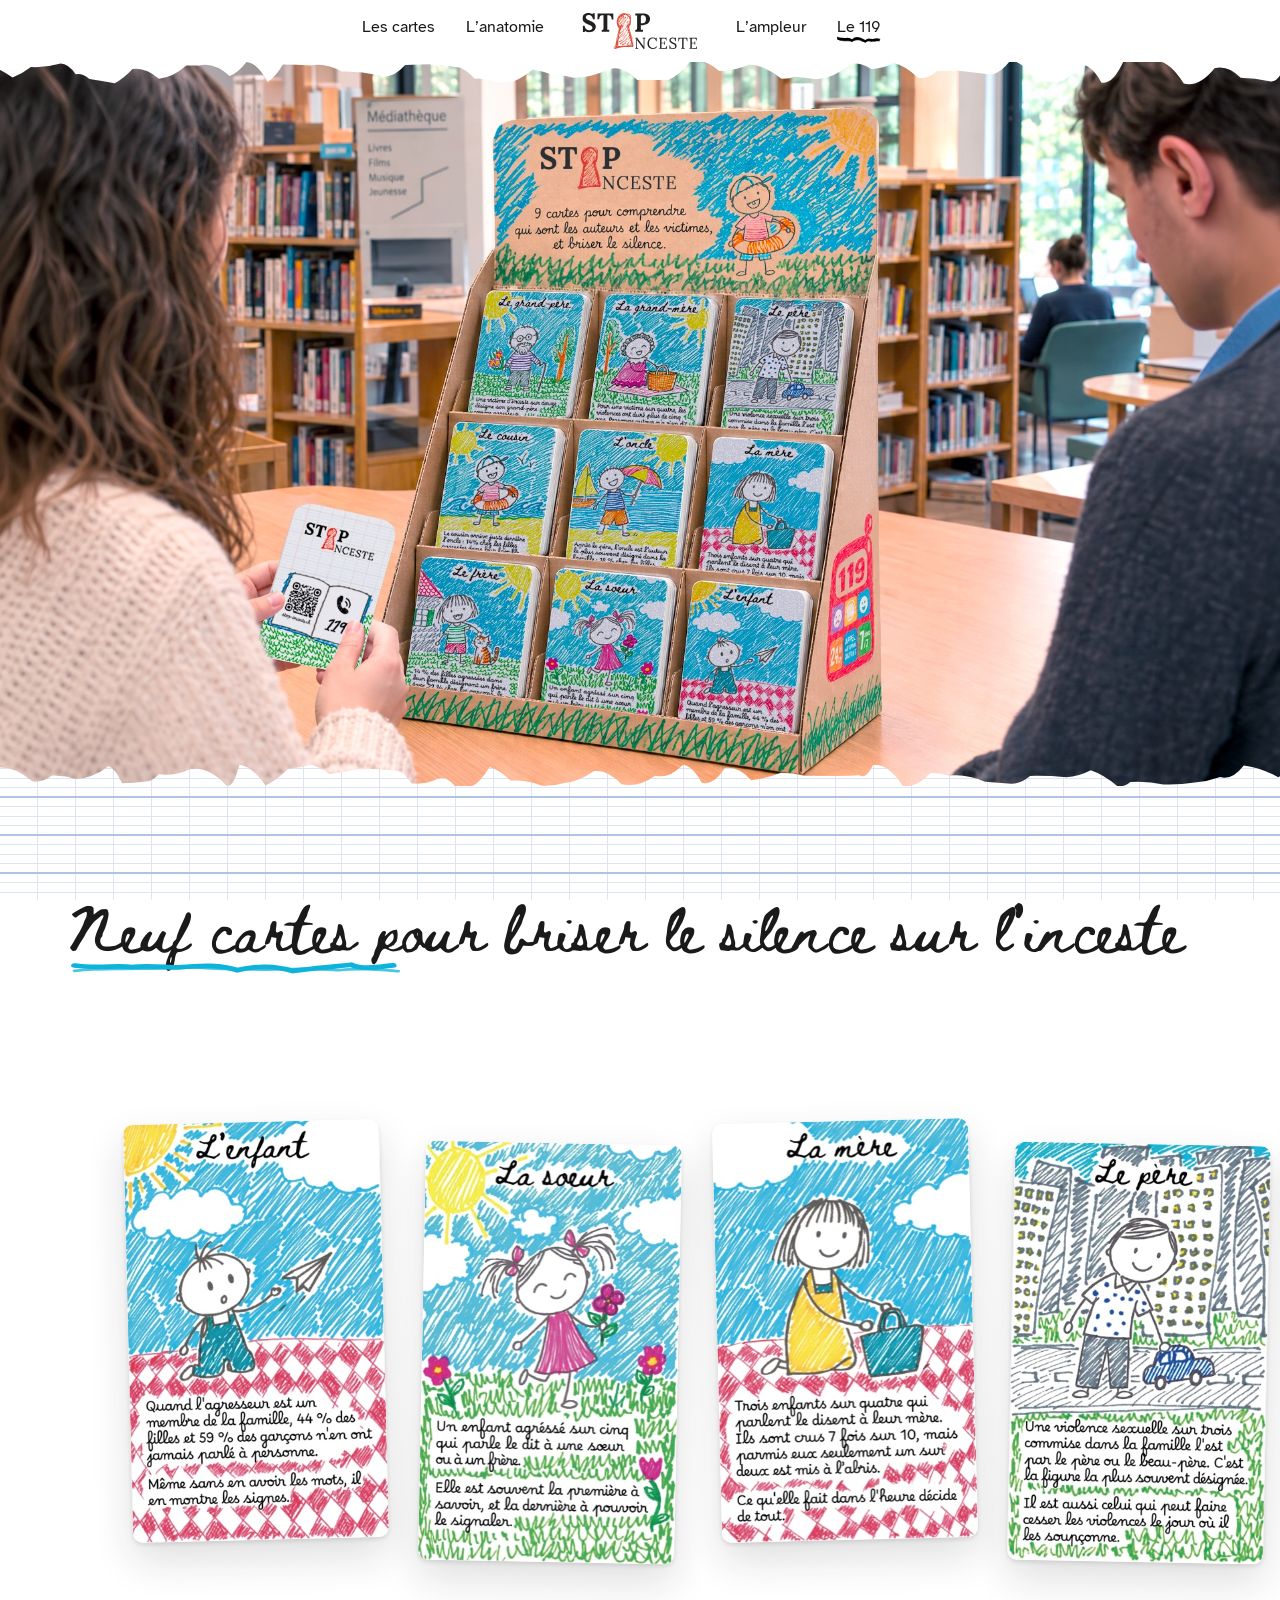
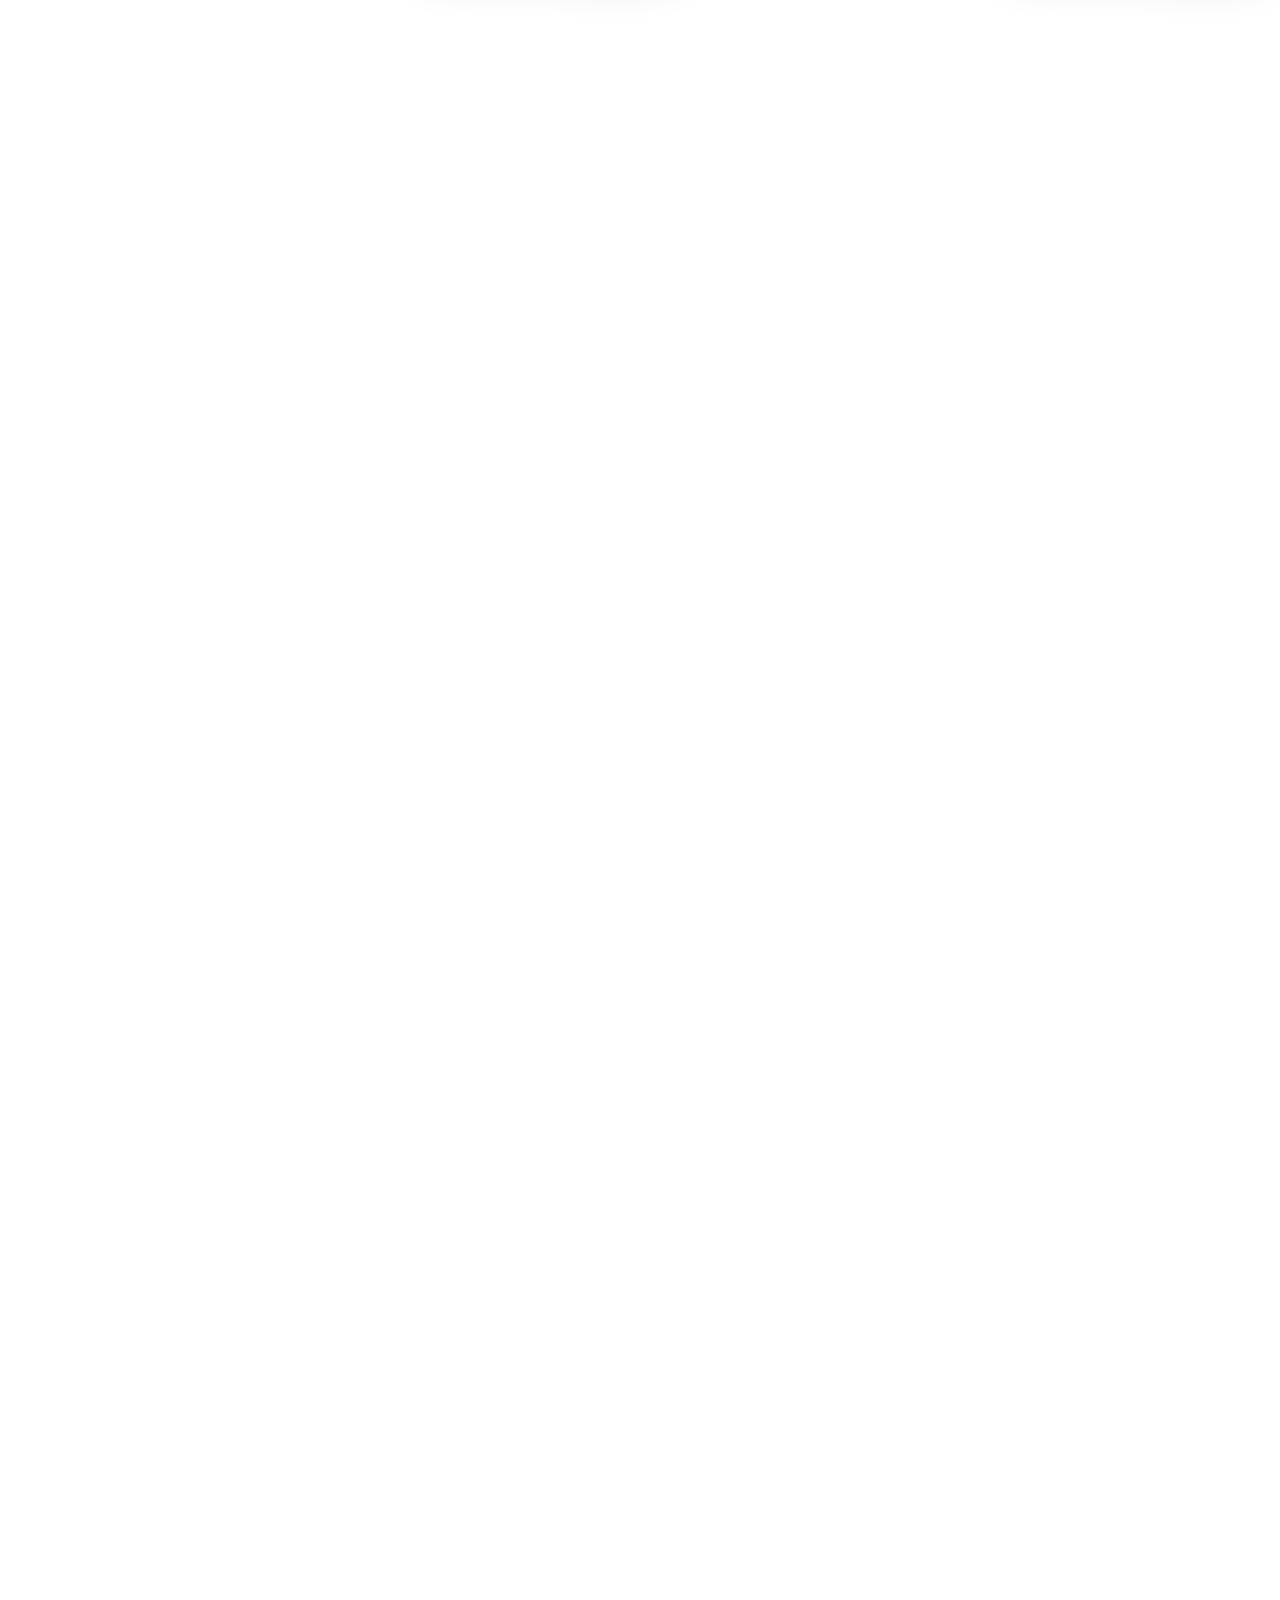
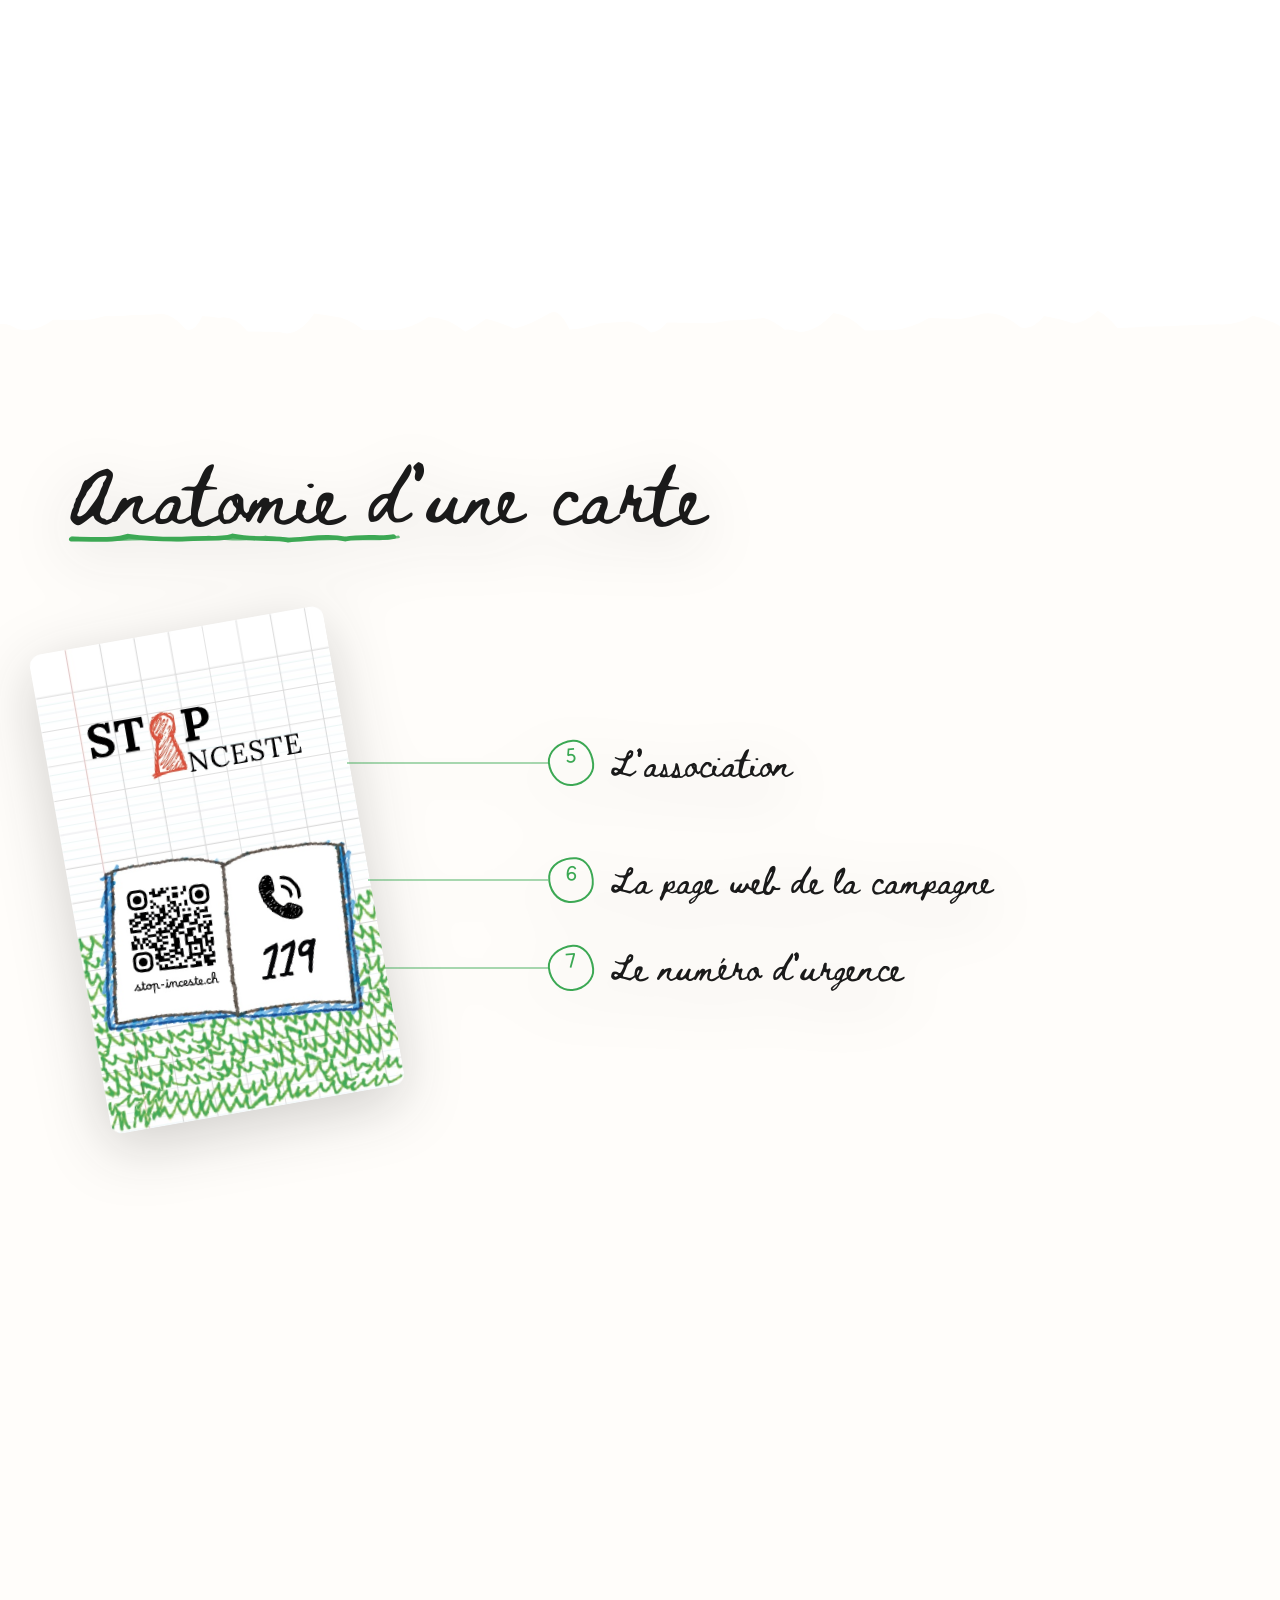
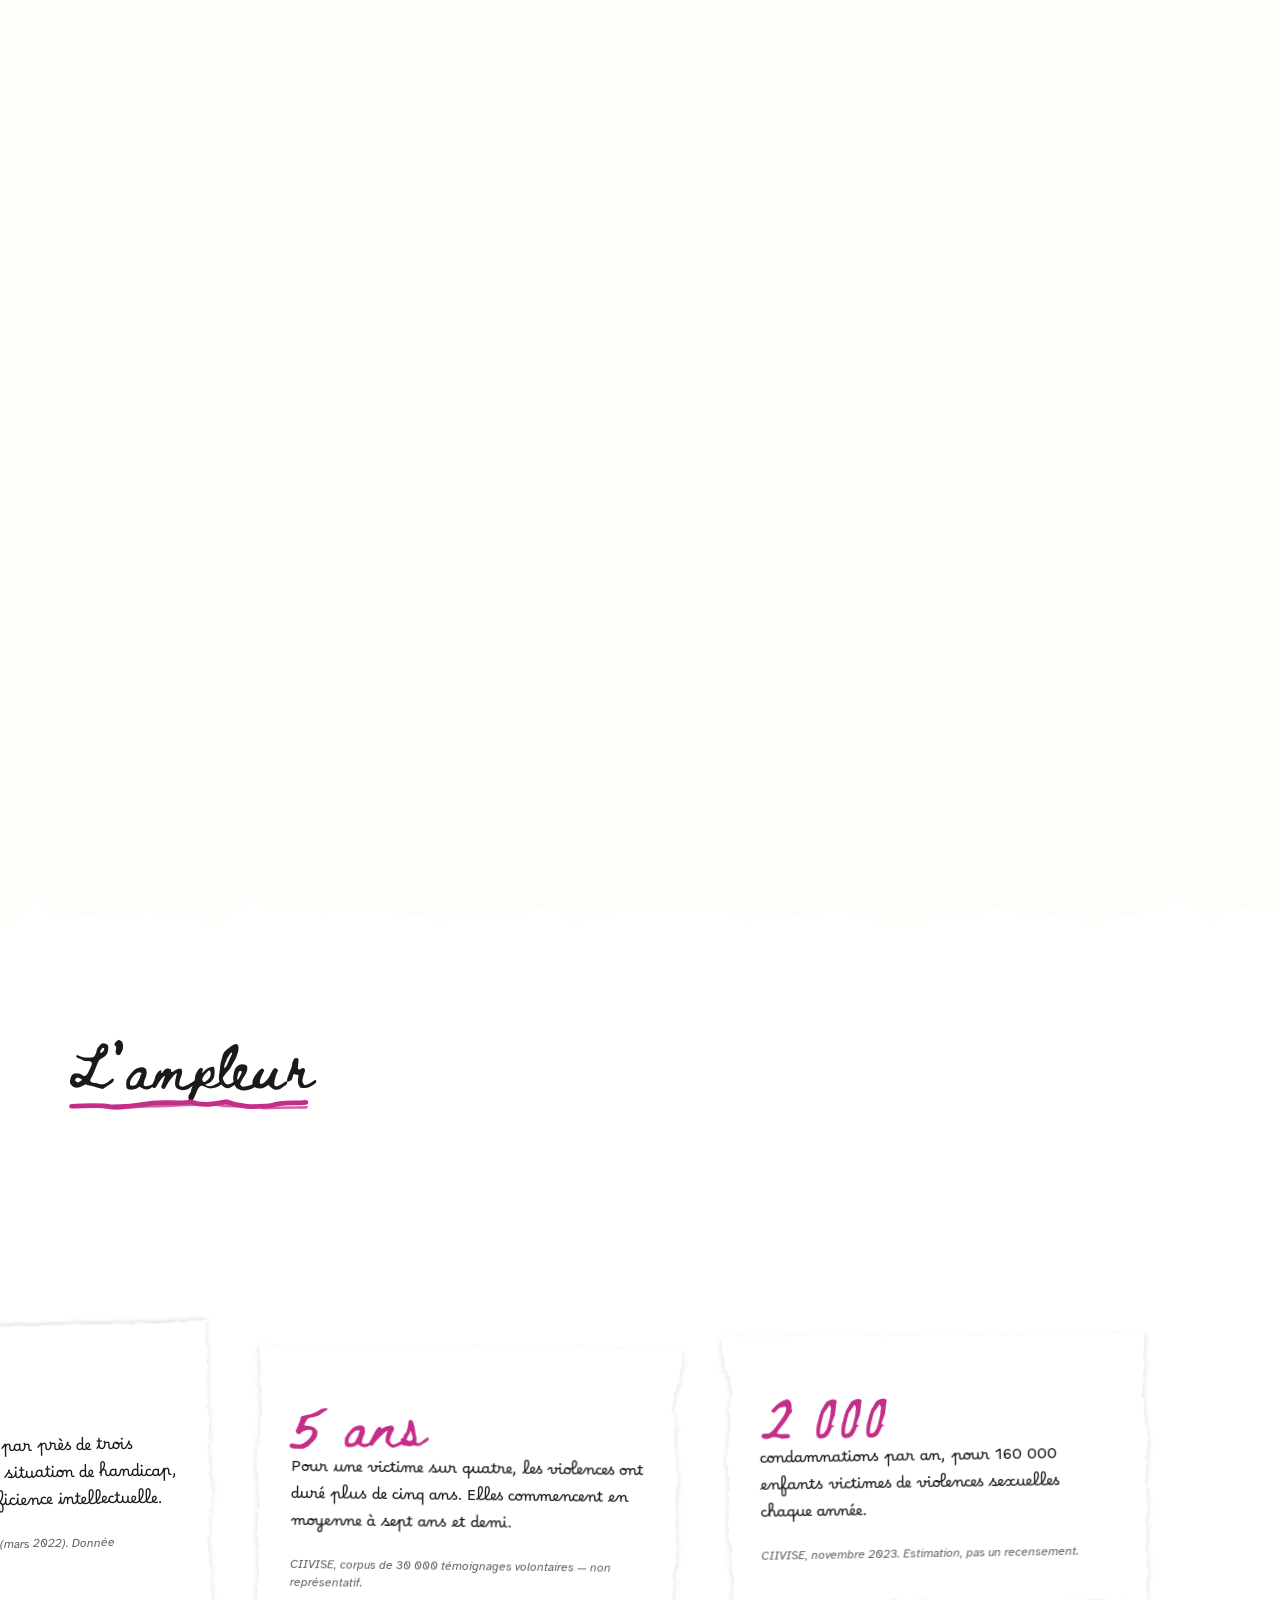
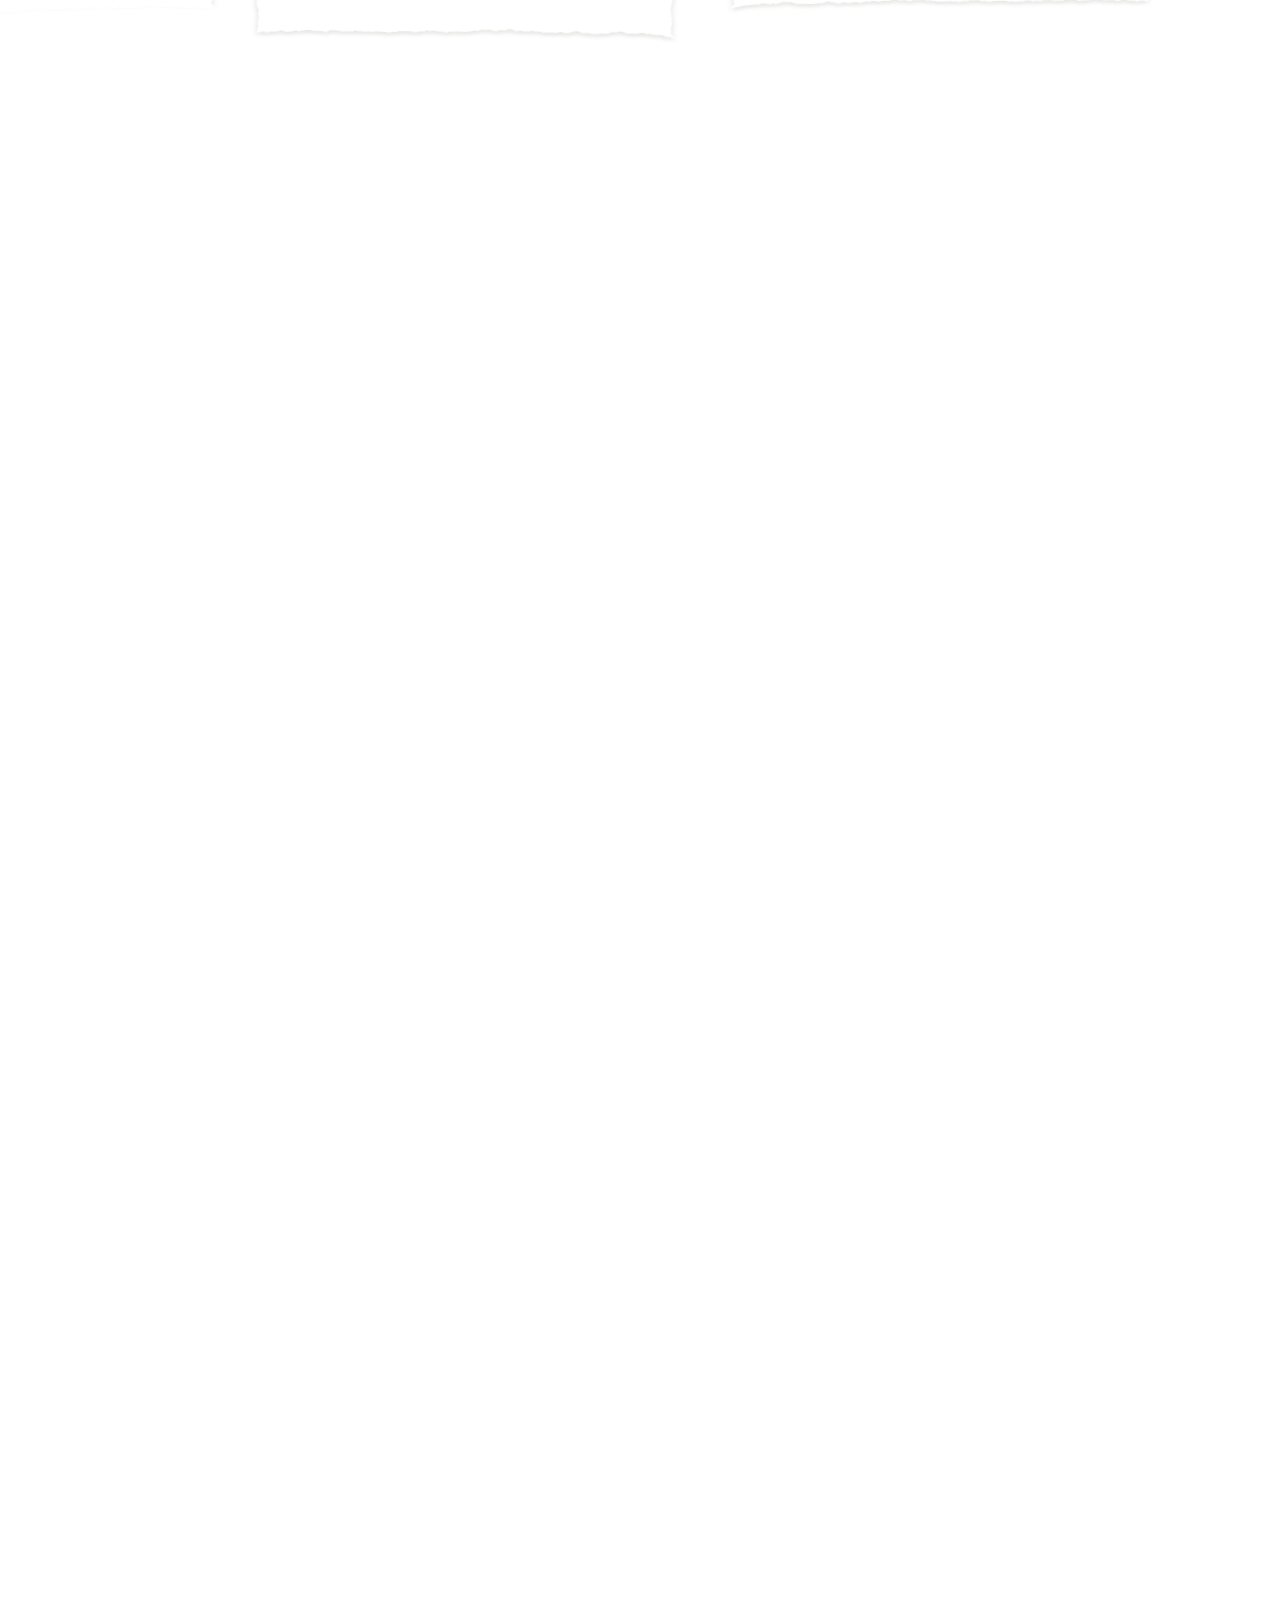
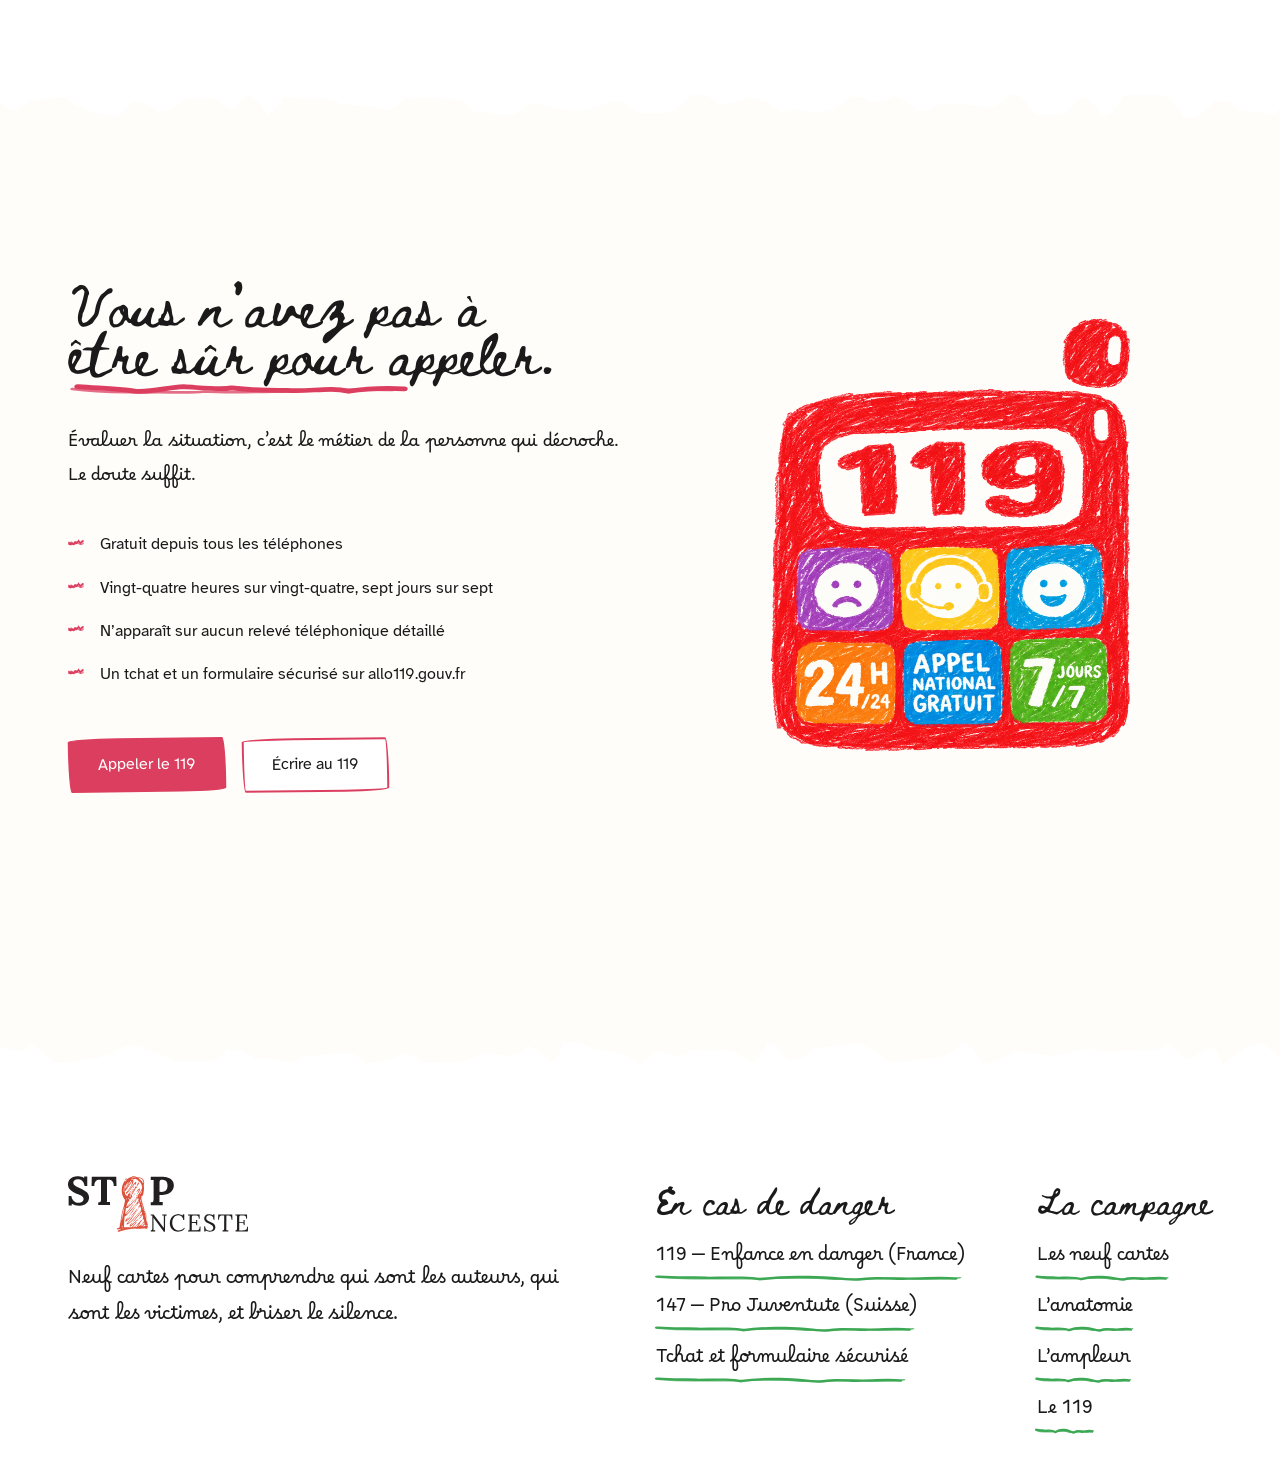
==== commit ff4c17a6: "Fixe le fond Seyès, refait les soulignés du pied, aligne les marges - Quadrillage Seyès calé sur la " ====
--- a/site-campagne/index.html
+++ b/site-campagne/index.html
@@ -181,7 +181,7 @@
 
 </main>
 
-<footer class="pied">
+<footer class="pied seyes">
   <div class="conteneur">
     <div class="pied__grille">
       <div>
--- a/site-campagne/assets/css/style.css
+++ b/site-campagne/assets/css/style.css
@@ -103,16 +103,26 @@
 .bande--soleil { --fond: #fdfce9; --ton: var(--accent); }
 
 /* Le carreau du cahier, sur papier blanc. Les bords déchirés héritent du fond,
-   motif compris, donc la déchirure emporte les lignes avec elle. */
-.bande--seyes {
-  --fond: var(--blanc);
+   motif compris, donc la déchirure emporte les lignes avec elle.
+   Le quadrillage est calé sur la fenêtre et non sur la section : il reste
+   immobile pendant que les cartes, les fiches et le pied de page passent
+   par-dessus. Les bords déchirés héritent de ce calage, donc leurs lignes
+   prolongent exactement celles de la feuille. */
+.bande--seyes { --fond: var(--blanc); }
+.bande--seyes, .seyes {
   --seyes: #dde5f2; --seyes-fort: #afc3e2; --pas-seyes: 38px;
   background-color: var(--blanc);
   background-image:
     repeating-linear-gradient(to bottom, transparent 0 calc(var(--pas-seyes) - 1.5px), var(--seyes-fort) calc(var(--pas-seyes) - 1.5px) var(--pas-seyes)),
     repeating-linear-gradient(to bottom, transparent 0 calc(var(--pas-seyes) / 4 - 1px), var(--seyes) calc(var(--pas-seyes) / 4 - 1px) calc(var(--pas-seyes) / 4)),
     repeating-linear-gradient(to right,  transparent 0 calc(var(--pas-seyes) - 1px), var(--seyes) calc(var(--pas-seyes) - 1px) var(--pas-seyes));
-}
+  background-attachment: fixed;
+}
+/* La scène collée porte le même fond. Sur ordinateur et Android, les deux sont
+   calés sur la fenêtre et se superposent au pixel près. Sur iOS, qui ignore
+   « fixed », c'est elle qui garde les lignes immobiles pendant le défilement
+   des cartes. */
+.bande--seyes .defile__piste { background: inherit; }
 
 .ton--ciel    { --ton: var(--ciel); }
 .ton--herbe   { --ton: var(--herbe); }
@@ -196,33 +206,50 @@
 .nav__bouton { display: none; }
 
 /* ---------- Pied ---------- */
-.pied { position: relative; margin-top: var(--espace-9); padding-block: var(--espace-9) var(--espace-6); background: var(--herbe-fonce); color: var(--blanc); }
+/* Le pied est une feuille de cahier, comme les cartes : quadrillage Seyès
+   fixe (classe « seyes »), texte au crayon, traits de feutre verts. */
+.pied { position: relative; margin-top: var(--espace-9); padding-block: var(--espace-9) var(--espace-6); color: var(--crayon); --ton: var(--herbe); }
 .pied::before {
   content: ""; position: absolute; left: -1px; right: -1px; bottom: calc(100% - 1px);
-  height: var(--dechirure); background: var(--herbe-fonce);
+  height: var(--dechirure); background: inherit;
   -webkit-mask: var(--dechirure-haut-4) center bottom / 100% 100% no-repeat;
   mask: var(--dechirure-haut-4) center bottom / 100% 100% no-repeat;
 }
-.pied__grille { display: grid; grid-template-columns: 1.4fr 1fr 1fr; gap: var(--espace-8); align-items: start; }
-.pied__logo { width: 180px; margin-bottom: var(--espace-4); filter: brightness(0) invert(1); }
+/* Les colonnes de liens prennent la largeur de leur plus long lien : aucun
+   ne passe à la ligne, et chaque trait reste à la longueur de son mot. */
+.pied__grille { display: grid; grid-template-columns: minmax(0, 1.4fr) auto auto; gap: var(--espace-8); align-items: start; }
+.pied__logo { width: 180px; margin-bottom: var(--espace-4); }
 .pied h2 { font-family: var(--f-titre); font-weight: 400; font-size: 26px; margin: 0 0 var(--espace-4); }
 .pied ul { list-style: none; margin: 0; padding: 0; display: grid; gap: var(--espace-3); }
 /* Les liens cliquables portent le même trait de feutre que le menu, pas un
-   soulignement typographique. */
+   soulignement typographique.
+   Le trait est un pseudo-élément masqué, peint au ton de la section : il garde
+   toujours sa hauteur (9 px) et sa distance au texte, quelle que soit la
+   police chargée. En fond d'élément en ligne, il se calait sur la boîte de
+   Borel — très haute sous la ligne de base — et se retrouvait coupé, loin du
+   mot. Bloc en ligne : un lien qui passe à la ligne garde un seul trait, sous
+   sa dernière ligne, au lieu de fragments déformés. */
 .pied a {
-  color: var(--blanc); text-decoration: none; padding-bottom: 0;
-  background-image: var(--trait-blanc); background-repeat: no-repeat;
-  background-position: left calc(100% + 3px); background-size: 100% 7px;
-  /* Un lien qui passe à la ligne garde son trait sous chaque fragment. */
-  -webkit-box-decoration-break: clone; box-decoration-break: clone;
-}
-.pied a:hover { background-image: var(--trait-blanc-2); }
+  position: relative; display: inline-block; max-width: 100%;
+  color: var(--crayon); text-decoration: none;
+  line-height: 1.45; padding-bottom: 9px;
+  transition: translate .18s ease;
+}
+.pied a::after {
+  content: ""; position: absolute; left: -2px; right: -2px; bottom: 0; height: 9px;
+  background: var(--ton); pointer-events: none;
+  -webkit-mask: var(--trait-4) left center / 100% 100% no-repeat;
+  mask: var(--trait-4) left center / 100% 100% no-repeat;
+}
+/* Au survol, la main repasse le trait autrement, et le lien se soulève. */
+.pied a:hover { translate: 0 -2px; }
+.pied a:hover::after { -webkit-mask-image: var(--trait-6); mask-image: var(--trait-6); }
 .pied p { margin: 0; }
 .pied__bas {
   margin-top: var(--espace-8); padding-top: var(--espace-5);
-  border-top: 1px solid rgba(255,255,255,.25);
+  border-top: 1px solid var(--seyes-fort, #afc3e2);
   display: flex; flex-wrap: wrap; gap: var(--espace-4); justify-content: space-between;
-  font-family: var(--f-note); font-size: 14px; color: rgba(255,255,255,.8);
+  font-family: var(--f-note); font-size: 14px; color: var(--encre);
 }
 
 /* ---------- Accessibilité ---------- */
--- a/site-campagne/assets/css/page.css
+++ b/site-campagne/assets/css/page.css
@@ -93,8 +93,11 @@
 .reperes li:nth-child(even) .reperes__num { rotate: 4deg; }
 .reperes h3 { margin: 0; }
 /* Un filet relie le repère à la carte, pour qu'on sache ce qu'il désigne. */
+/* Sa longueur, « --filet », est calculée par le script pour toucher le bord
+   droit de la carte ; sans script, il garde une longueur fixe. */
 .reperes li::before {
-  content: ""; position: absolute; right: 100%; width: clamp(18px, 4vw, 70px); height: 2px;
+  content: ""; position: absolute; right: 100%; top: calc(50% - 1px);
+  width: var(--filet, clamp(18px, 4vw, 70px)); height: 2px;
   background: var(--ton); opacity: .45;
 }
 
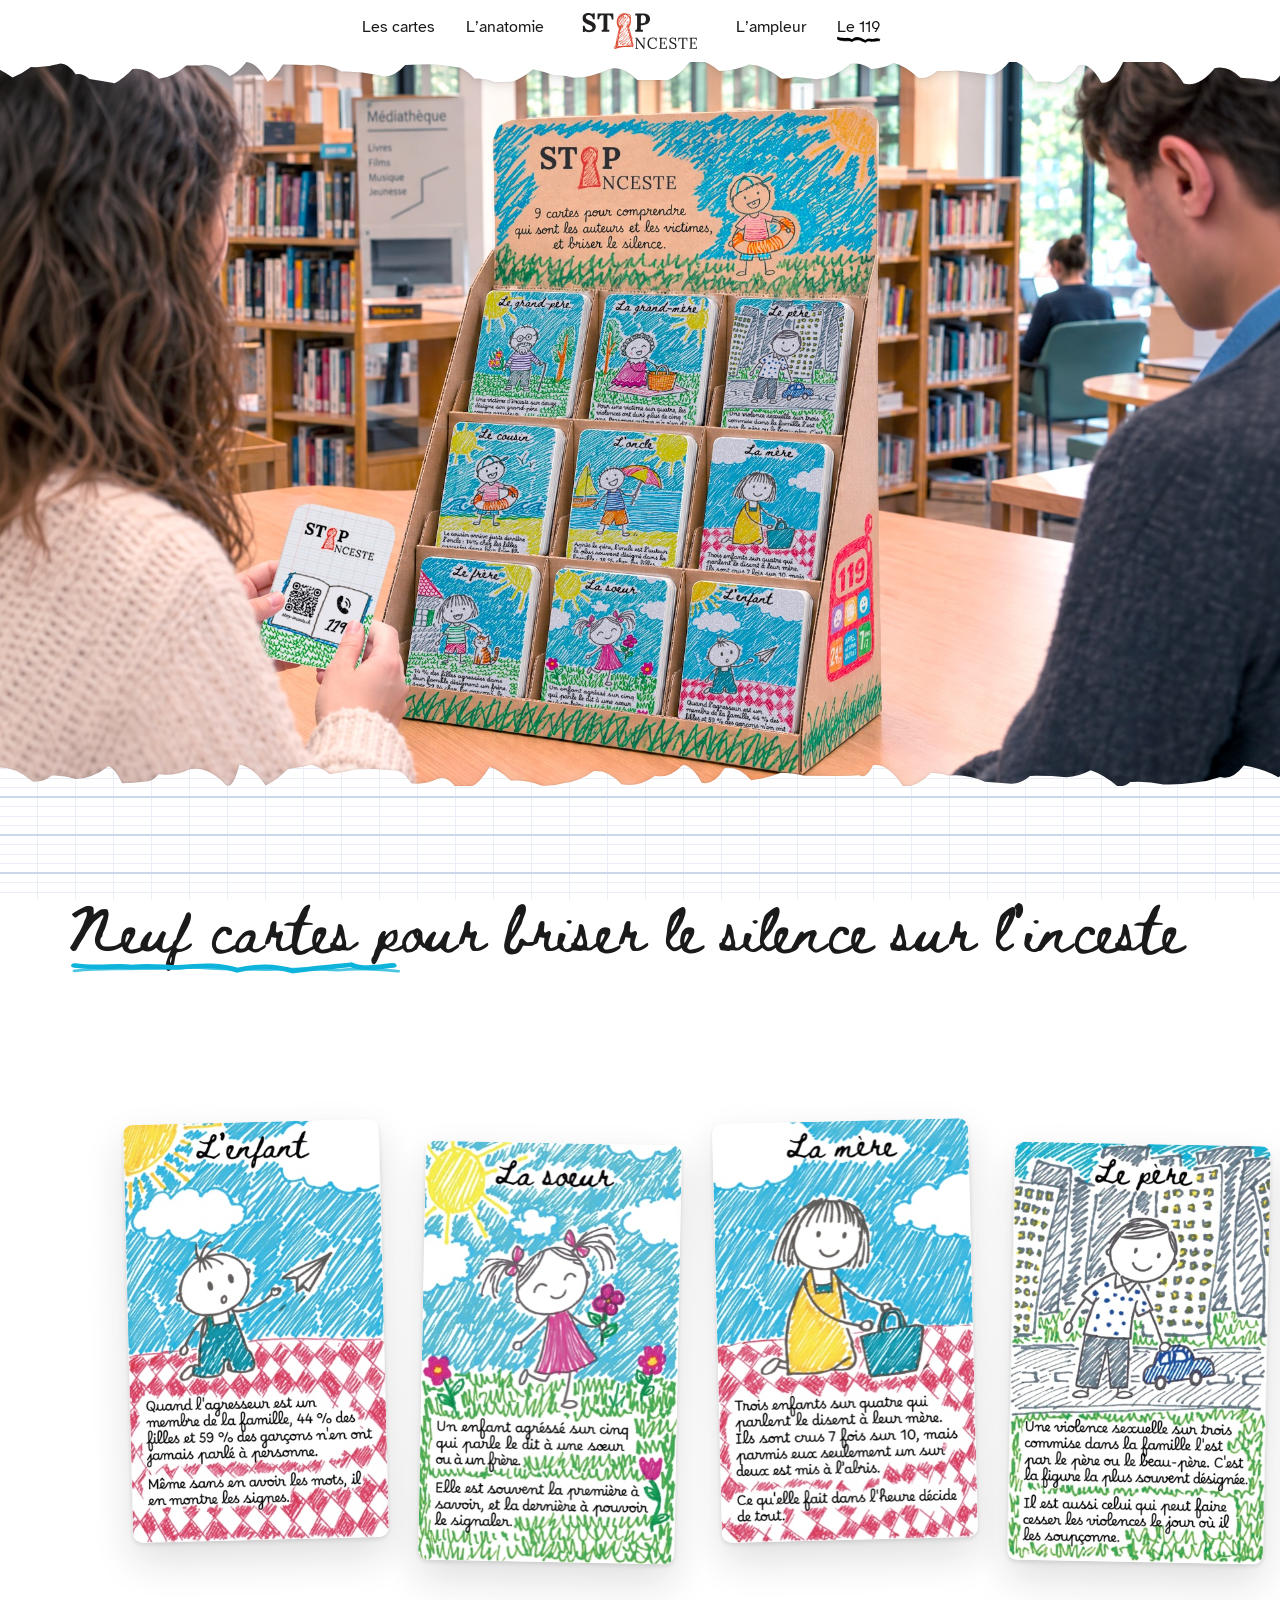
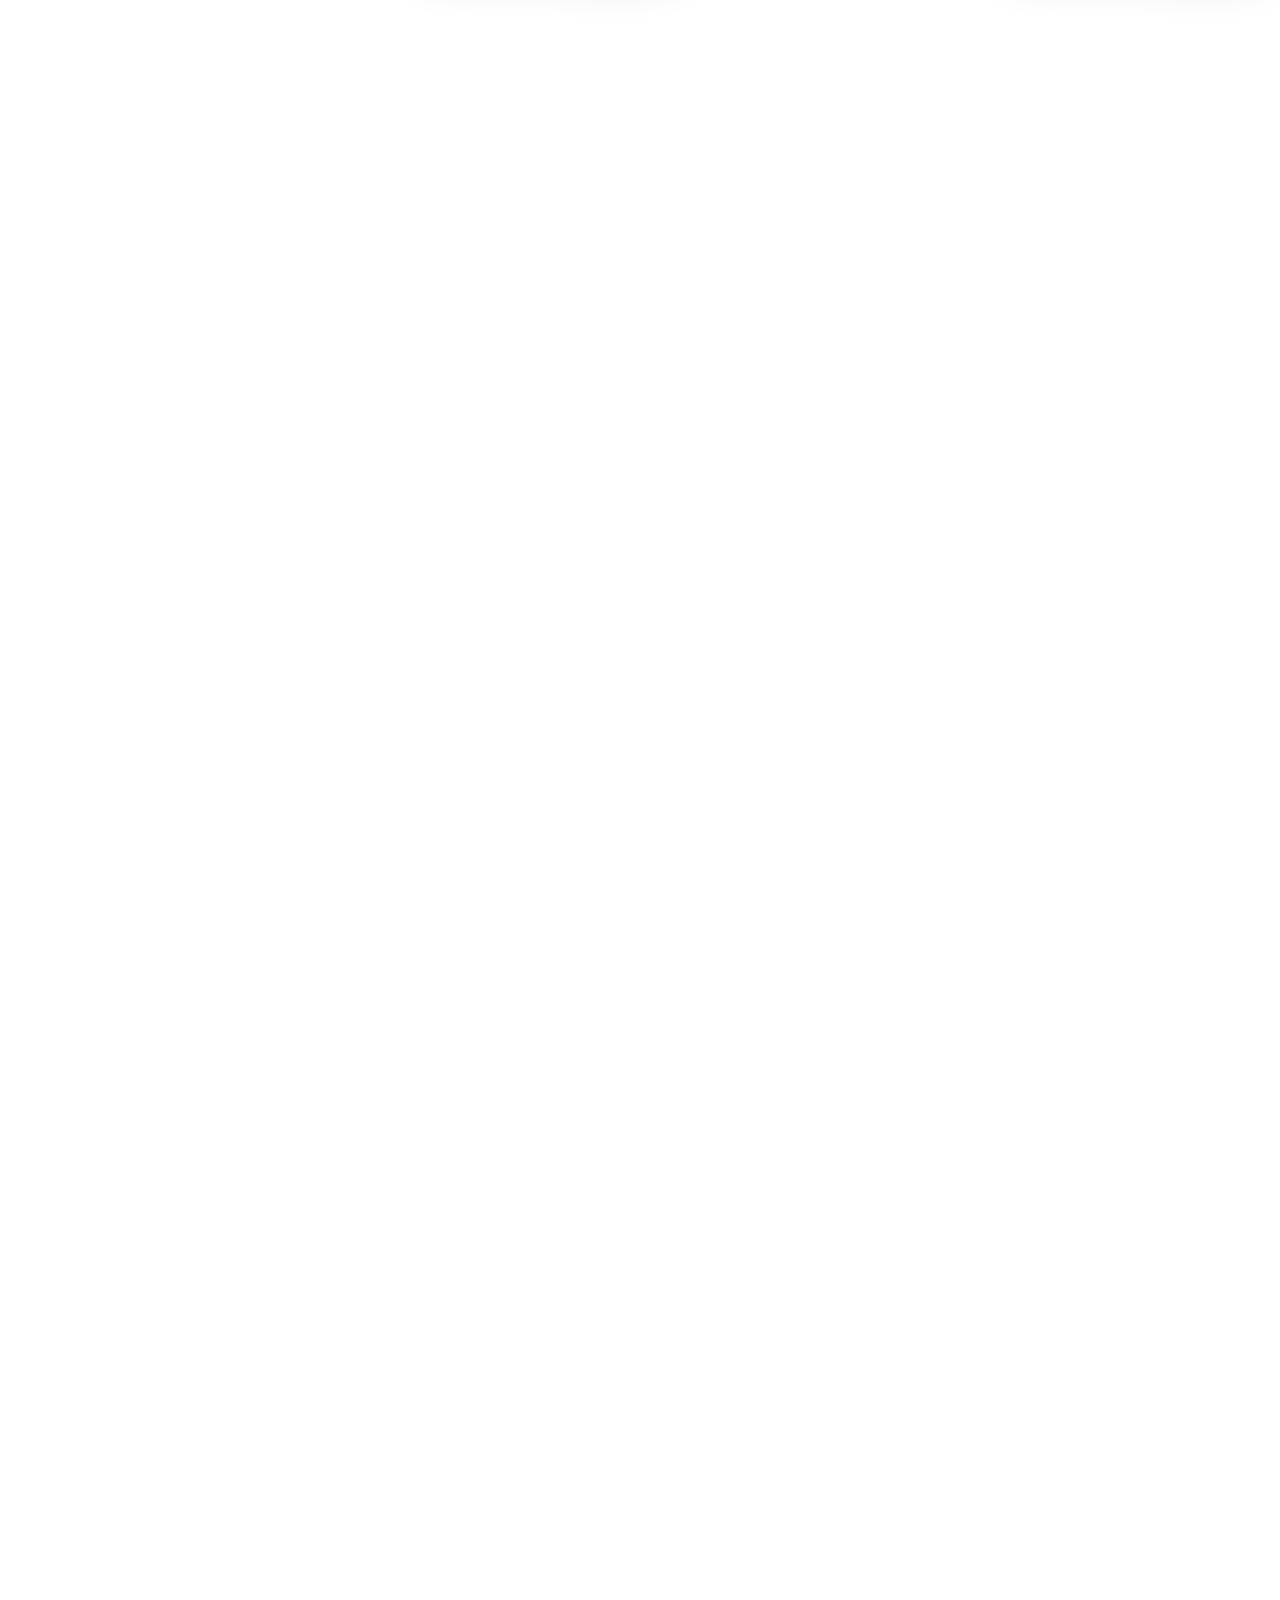
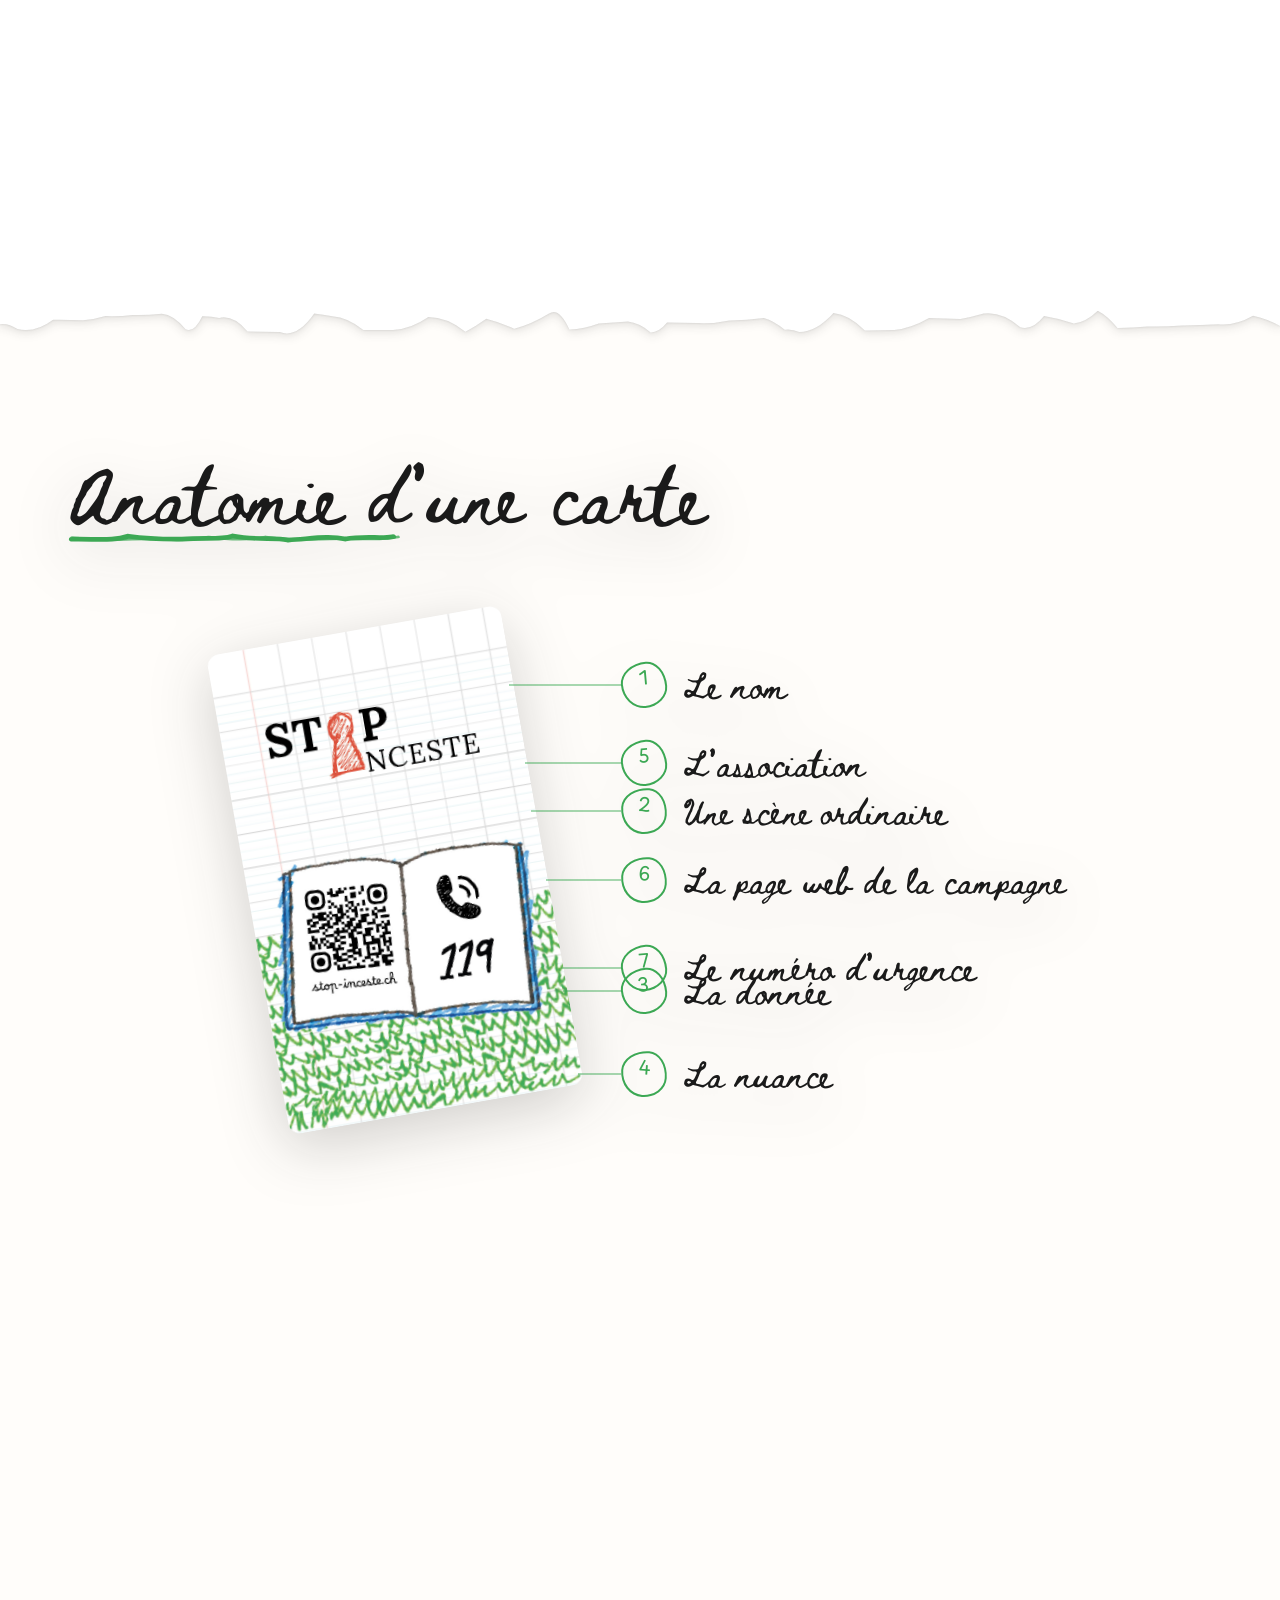
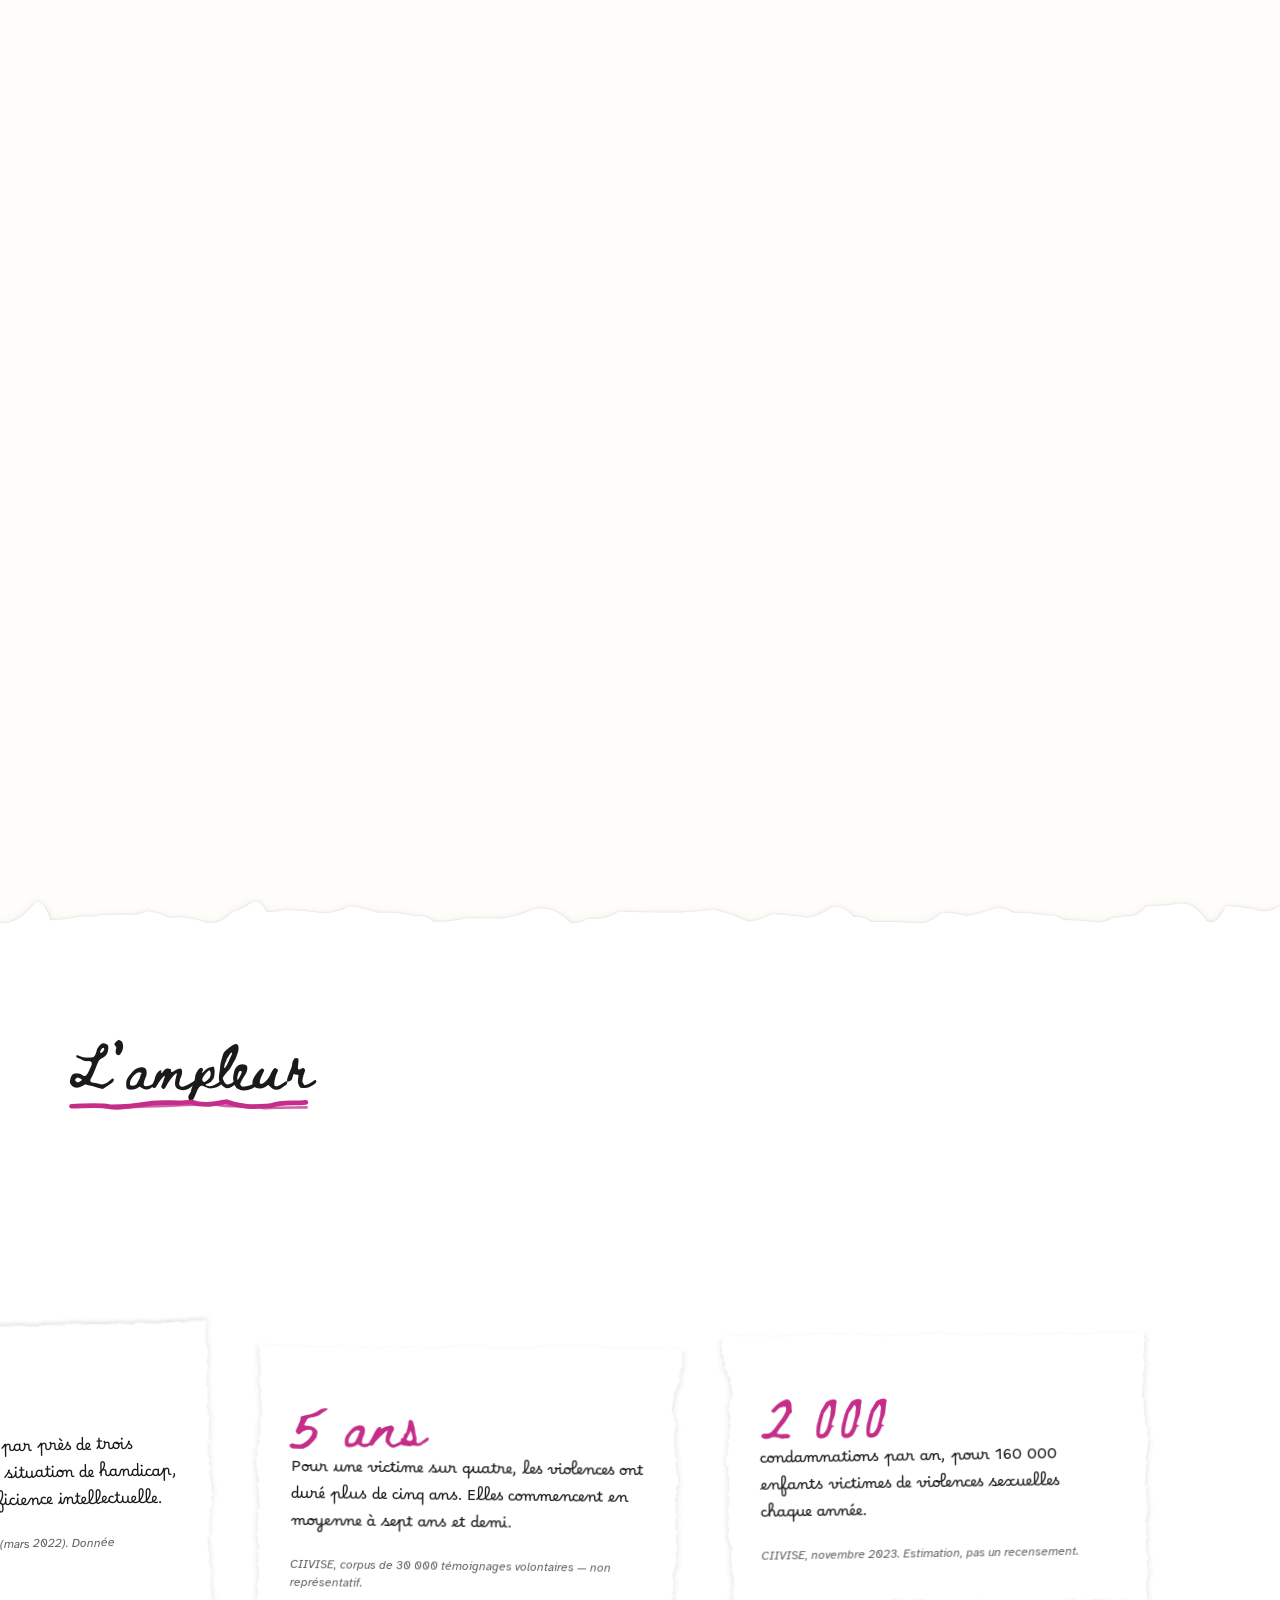
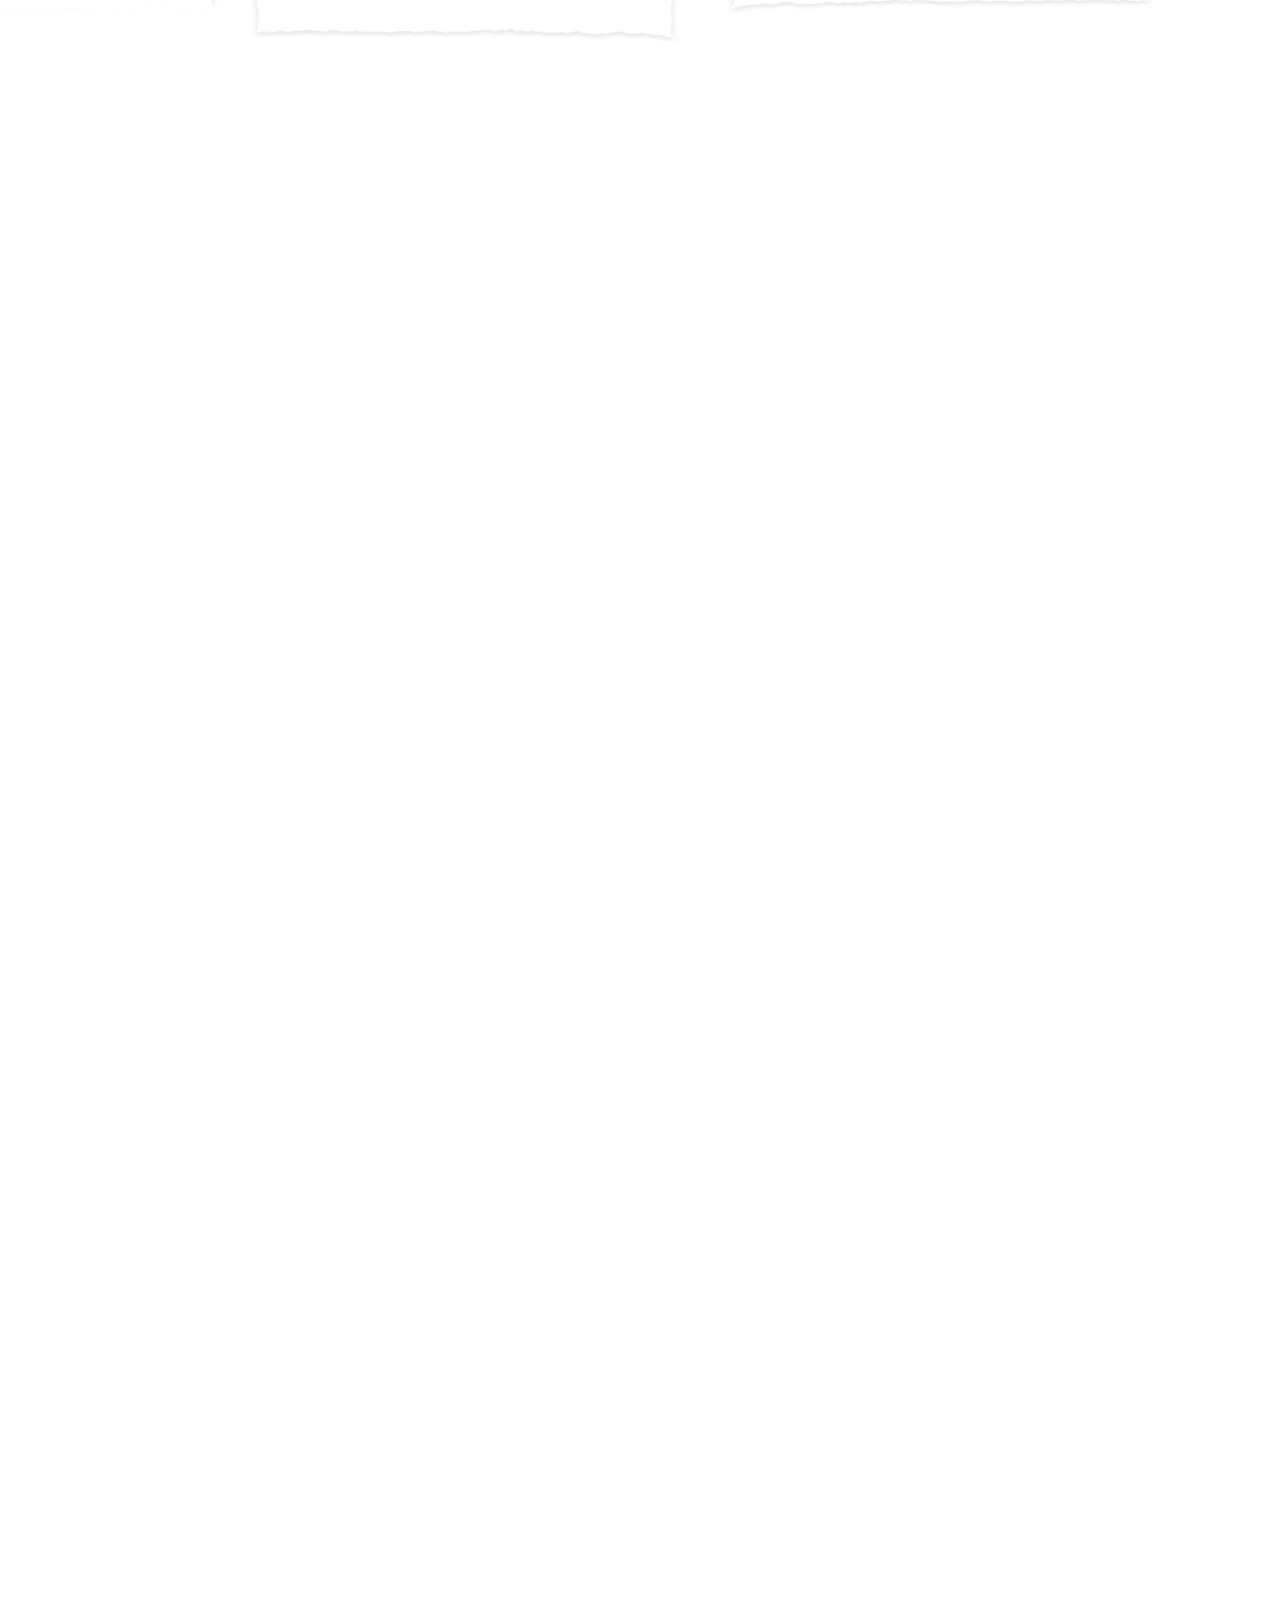
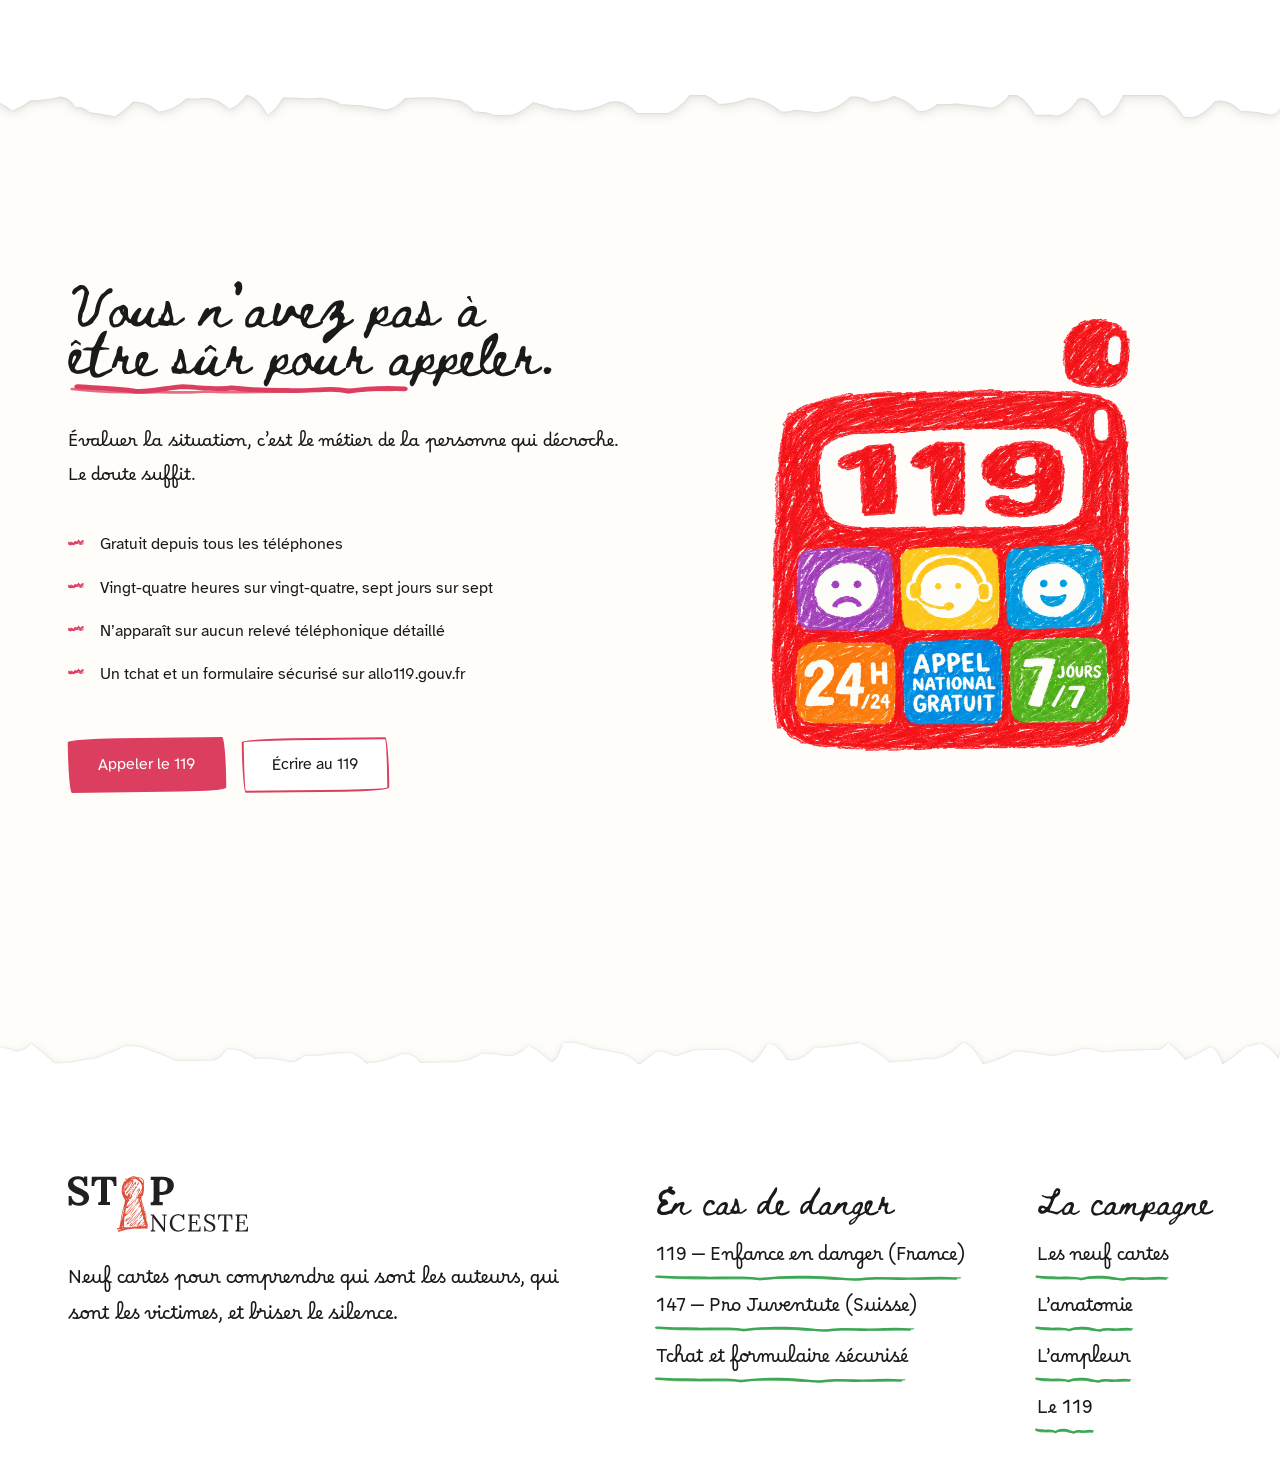
==== commit afeaea4e: "Remplace le verso de la carte par une version de meilleure qualité Dos de l'anatomie en 715 × 1169 p" ====
--- a/site-campagne/index.html
+++ b/site-campagne/index.html
@@ -87,7 +87,7 @@
               <div class="carte3d__tranche carte3d__tranche--g" aria-hidden="true"></div>
               <div class="carte3d__tranche carte3d__tranche--d" aria-hidden="true"></div>
               <div class="carte3d__face carte3d__face--recto"><img src="assets/img/cartes/grand/Père.jpg" alt="Recto de la carte « Le père »" width="537" height="877" loading="lazy"></div>
-              <div class="carte3d__face carte3d__face--dos"><img src="assets/img/cartes/grand/Dos.jpg" alt="Dos commun aux neuf cartes" width="537" height="877" loading="lazy"></div>
+              <div class="carte3d__face carte3d__face--dos"><img src="assets/img/cartes/grand/Dos.jpg" alt="Dos commun aux neuf cartes" width="715" height="1169" loading="lazy"></div>
             </div>
           </div>
 
--- a/site-campagne/assets/css/style.css
+++ b/site-campagne/assets/css/style.css
@@ -44,6 +44,7 @@
   --largeur-page: 1240px;
   --largeur-texte: 62ch;
   --dechirure: 26px;
+  --ombre-dechirure: drop-shadow(0 0 1px rgba(26, 26, 26, .14)) drop-shadow(0 3px 5px rgba(26, 26, 26, .12));
   --rayon-main: 16px 7px 18px 8px / 8px 18px 7px 16px;
   --rayon-bouton: 255px 18px 225px 18px / 18px 225px 18px 255px;
 
@@ -86,6 +87,11 @@
    Le ruban de couleur ne s'arrête pas net : le papier se déchire, comme une
    page arrachée d'un cahier. */
 .bande { position: relative; background: var(--fond); color: var(--crayon); margin-block: var(--dechirure); }
+/* Ombre portée des bords déchirés. Un masque découpe aussi l'ombre de
+   l'élément qu'il masque : elle est donc posée sur le parent, qui ombre la
+   silhouette complète — rectangle et déchirures. Sans elle, une feuille
+   blanche quadrillée posée sur du papier ne laisse pas voir son bord. */
+.bande, .entete, .pied { filter: var(--ombre-dechirure); }
 .bande::before, .bande::after {
   content: ""; position: absolute; left: -1px; right: -1px;
   height: var(--dechirure); background: inherit; pointer-events: none;
@@ -110,7 +116,9 @@
    prolongent exactement celles de la feuille. */
 .bande--seyes { --fond: var(--blanc); }
 .bande--seyes, .seyes {
-  --seyes: #dde5f2; --seyes-fort: #afc3e2; --pas-seyes: 38px;
+  /* Lignes adoucies d'environ un tiers vers le blanc : le quadrillage se
+     devine sans concurrencer le texte. (Avant : #dde5f2 et #afc3e2.) */
+  --seyes: #e9eef7; --seyes-fort: #cbd8ec; --pas-seyes: 38px;
   background-color: var(--blanc);
   background-image:
     repeating-linear-gradient(to bottom, transparent 0 calc(var(--pas-seyes) - 1.5px), var(--seyes-fort) calc(var(--pas-seyes) - 1.5px) var(--pas-seyes)),
@@ -247,7 +255,7 @@
 .pied p { margin: 0; }
 .pied__bas {
   margin-top: var(--espace-8); padding-top: var(--espace-5);
-  border-top: 1px solid var(--seyes-fort, #afc3e2);
+  border-top: 1px solid var(--seyes-fort, #cbd8ec);
   display: flex; flex-wrap: wrap; gap: var(--espace-4); justify-content: space-between;
   font-family: var(--f-note); font-size: 14px; color: var(--encre);
 }
--- a/site-campagne/assets/css/page.css
+++ b/site-campagne/assets/css/page.css
@@ -62,7 +62,14 @@
 .anatomie__scene > .conteneur { width: 100%; }
 .anatomie__scene h2 { margin-bottom: clamp(44px, 9vh, 110px); }
 
-.anatomie__plateau { position: relative; display: grid; grid-template-columns: auto minmax(0, 1fr); gap: clamp(36px, 6vw, 110px); align-items: center; }
+/* La carte et ses repères forment un bloc centré sous le titre : deux
+   colonnes à leur juste largeur, au lieu d'une colonne de repères étirée
+   jusqu'au bord droit. */
+.anatomie__plateau {
+  position: relative; display: grid; align-items: center; justify-content: center;
+  grid-template-columns: auto var(--largeur-reperes, 22rem); gap: clamp(36px, 6vw, 110px);
+  padding-left: var(--decalage, 0px);
+}
 .carte3d__socle { rotate: -10deg; transform-style: preserve-3d; }
 .carte3d {
   position: relative; height: min(54svh, 500px); aspect-ratio: 537 / 877;
@@ -79,7 +86,9 @@
 .carte3d__tranche--d { right: 0; transform: rotateY(90deg);  transform-origin: right center; }
 
 /* Les repères : chacun à la hauteur de la zone qu'il désigne. */
-.reperes { position: absolute; inset: 0 0 0 auto; width: 58%; margin: 0; padding: 0; list-style: none; }
+/* Les deux listes occupent la même case, à hauteur de la carte : chaque
+   repère y est placé à la hauteur de la zone qu'il désigne. */
+.reperes { position: relative; grid-row: 1; grid-column: 2; align-self: stretch; margin: 0; padding: 0; list-style: none; }
 .reperes li {
   position: absolute; left: 0; right: 0; top: var(--y); translate: 0 -50%;
   display: grid; grid-template-columns: 46px 1fr; gap: var(--espace-4); align-items: center;
@@ -92,6 +101,7 @@
 }
 .reperes li:nth-child(even) .reperes__num { rotate: 4deg; }
 .reperes h3 { margin: 0; }
+.est-mesure .reperes h3 { white-space: nowrap; }
 /* Un filet relie le repère à la carte, pour qu'on sache ce qu'il désigne. */
 /* Sa longueur, « --filet », est calculée par le script pour toucher le bord
    droit de la carte ; sans script, il garde une longueur fixe. */
@@ -111,6 +121,9 @@
 html:not(.js) .reperes, .anatomie--statique .reperes { position: static; width: auto; display: grid; gap: var(--espace-5); opacity: 1 !important; translate: none !important; }
 html:not(.js) .reperes li, .anatomie--statique .reperes li { position: static; translate: none; }
 html:not(.js) .reperes li::before, .anatomie--statique .reperes li::before { display: none; }
+/* Sans rotation, recto et verso se lisent l'un sous l'autre, à côté de la carte. */
+html:not(.js) .reperes--verso, .anatomie--statique .reperes--verso { grid-row: 2; }
+html:not(.js) .carte3d__socle, .anatomie--statique .carte3d__socle { grid-row: 1 / span 2; }
 .anatomie--statique .anatomie__scene { position: static; height: auto; padding-block: var(--espace-8); }
 .anatomie--statique .anatomie__plateau { align-items: start; }
 
@@ -172,8 +185,7 @@
 /* ---------- Responsive ---------- */
 @media (max-width: 980px) {
   .urgence { grid-template-columns: 1fr; }
-  .anatomie__plateau { grid-template-columns: auto minmax(0, 1fr); gap: var(--espace-5); }
-  .reperes { width: 62%; }
+  .anatomie__plateau { gap: var(--espace-6); --largeur-reperes: 15.5rem; }
   .reperes li { grid-template-columns: 38px 1fr; gap: var(--espace-3); }
   .reperes__num { width: 38px; height: 38px; font-size: 17px; }
   .reperes h3 { font-size: 17px; }
@@ -185,6 +197,7 @@
   .anatomie__plateau { grid-template-columns: 1fr; justify-items: center; gap: var(--espace-5); }
   .anatomie__scene h2 { margin-bottom: var(--espace-4); }
   .carte3d { height: min(38svh, 310px); }
+  .anatomie__plateau > * { grid-row: auto !important; grid-column: auto !important; }
   .reperes { position: static; width: 100%; max-width: 420px; display: grid; gap: var(--espace-3); }
   .reperes li { position: static; translate: none; }
   .reperes li::before { display: none; }
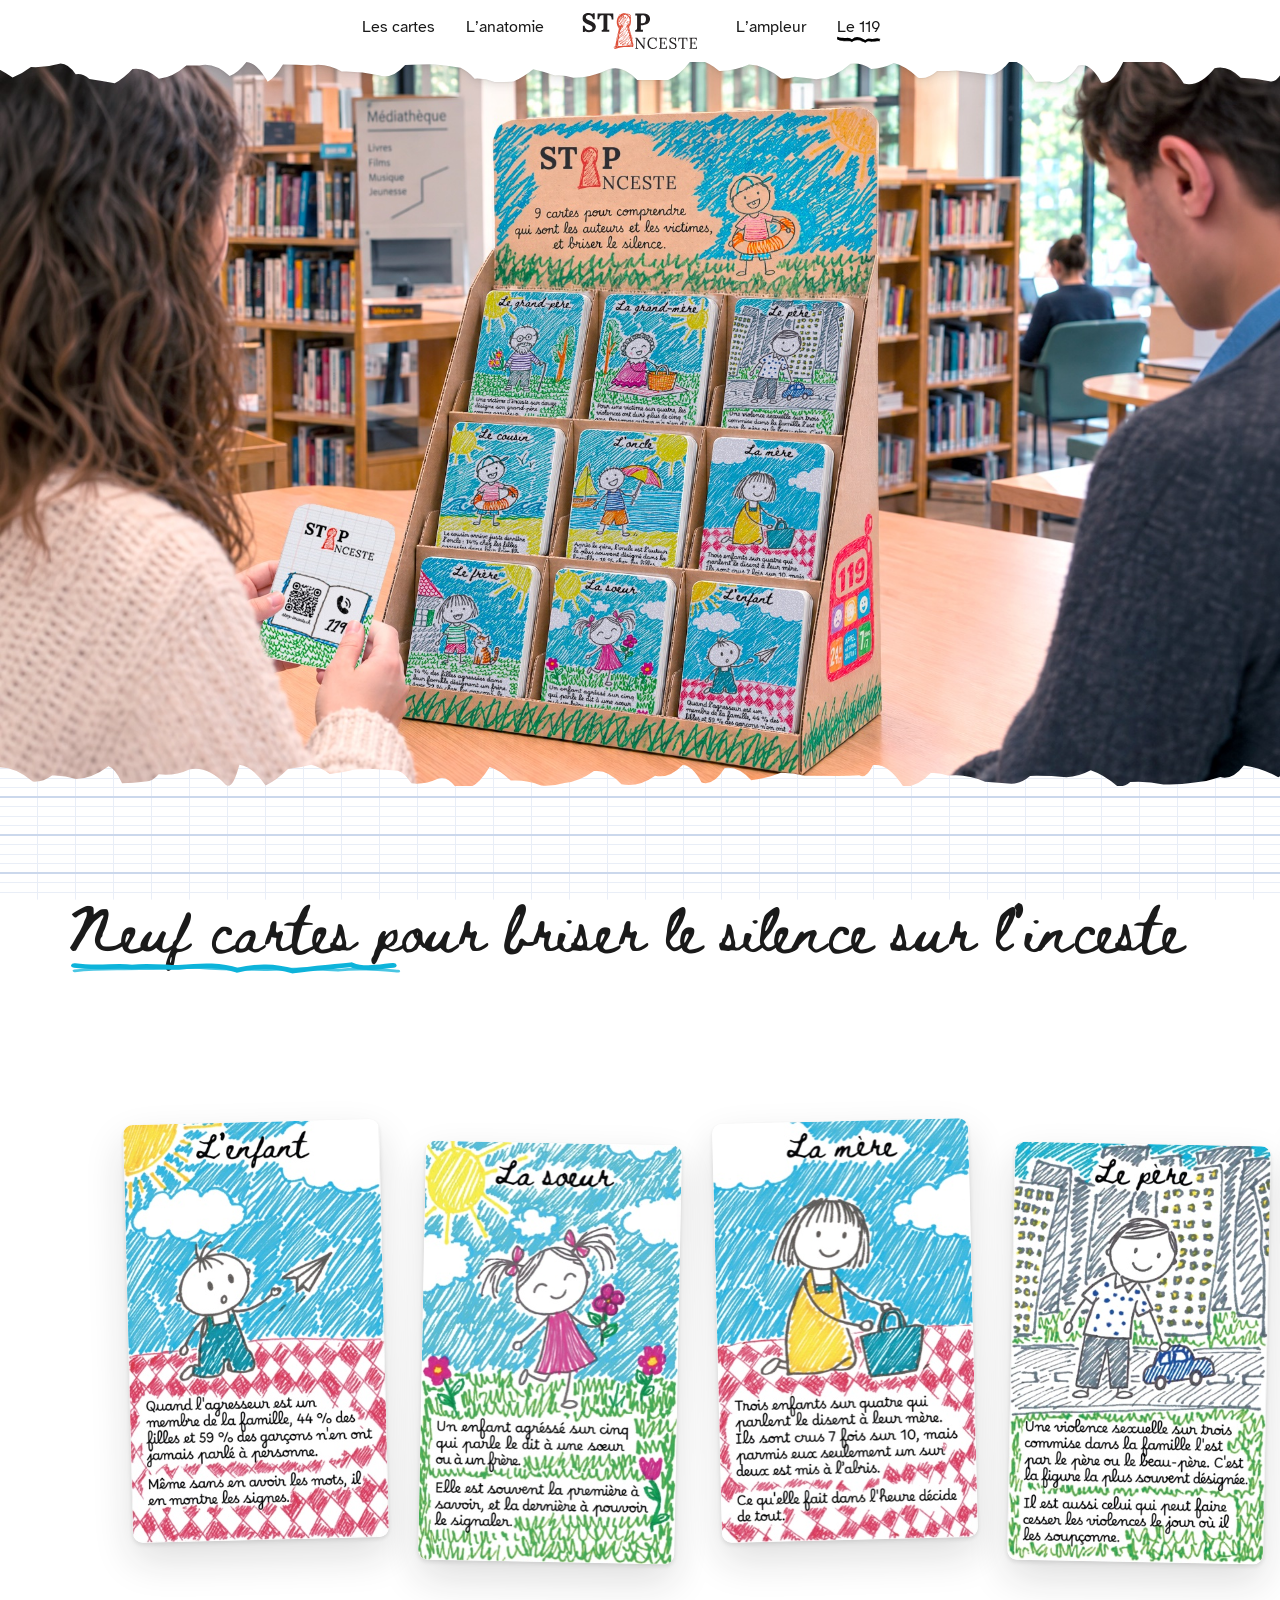
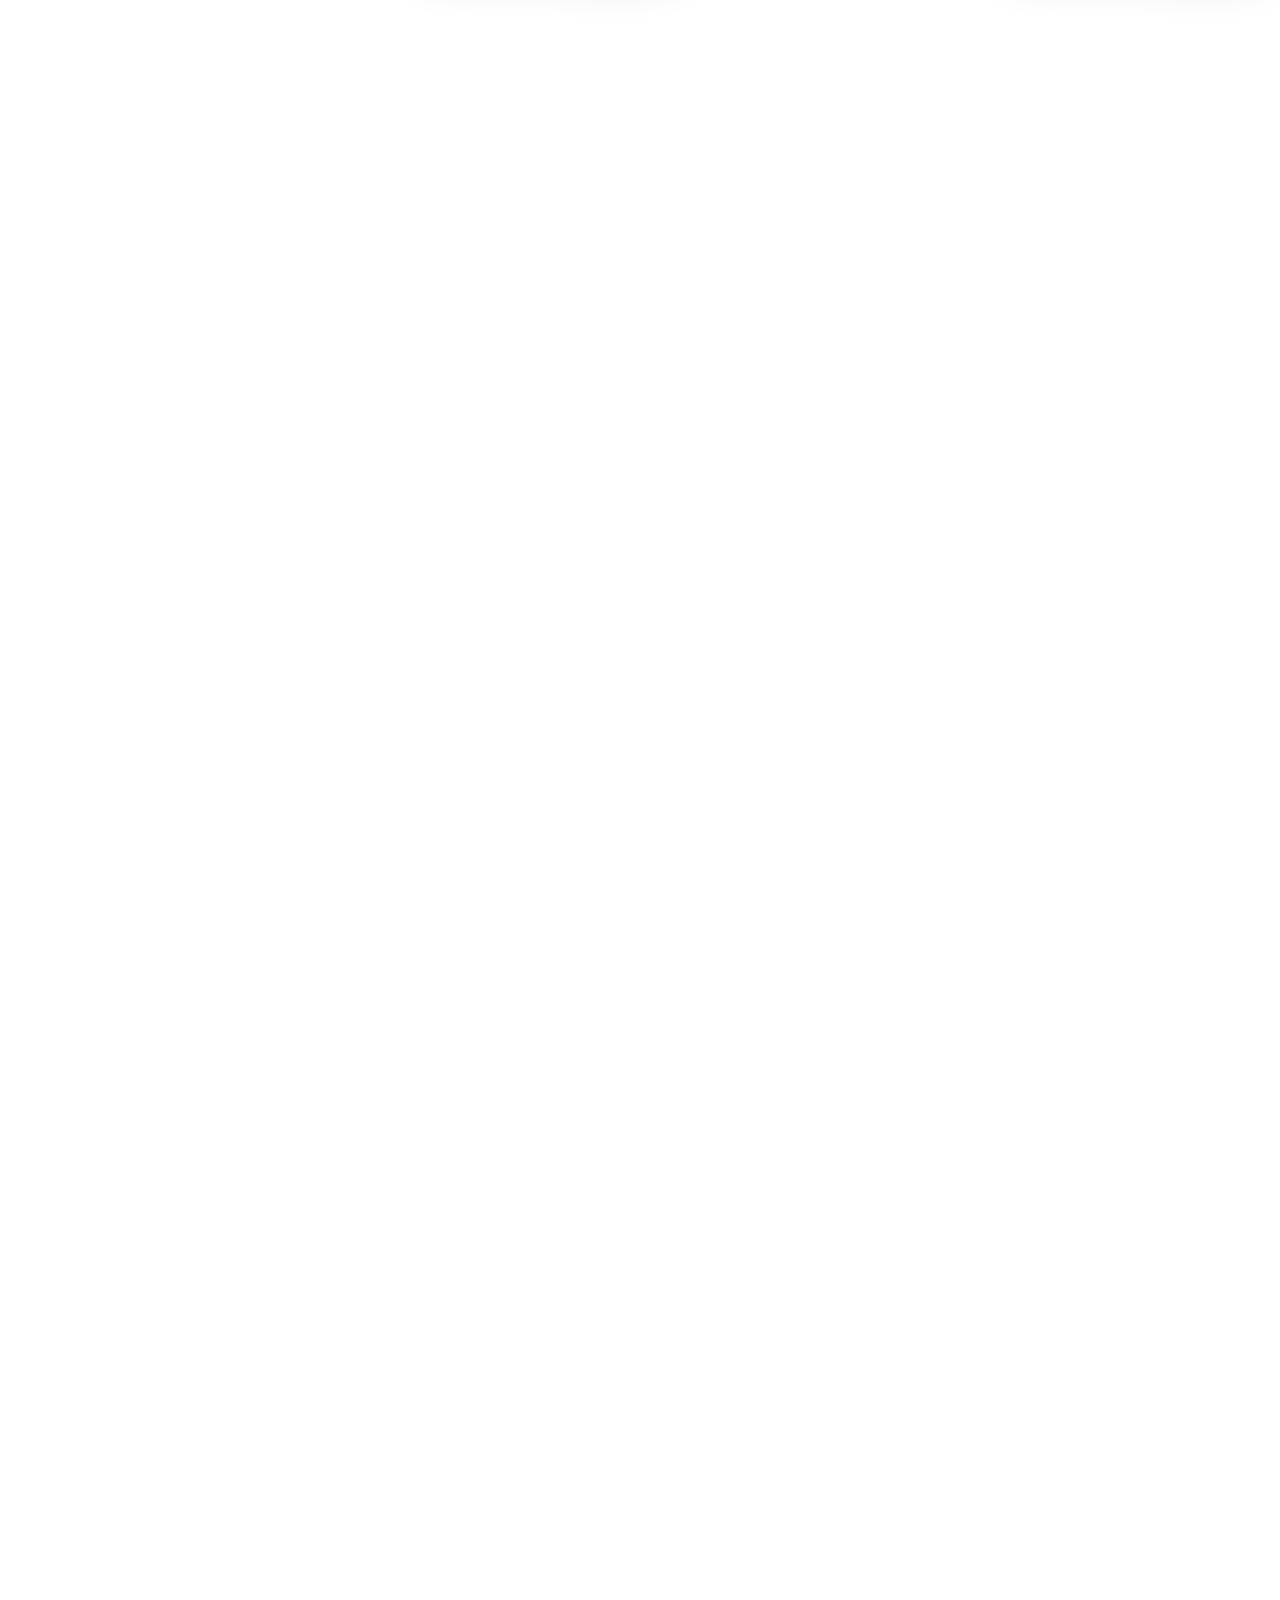
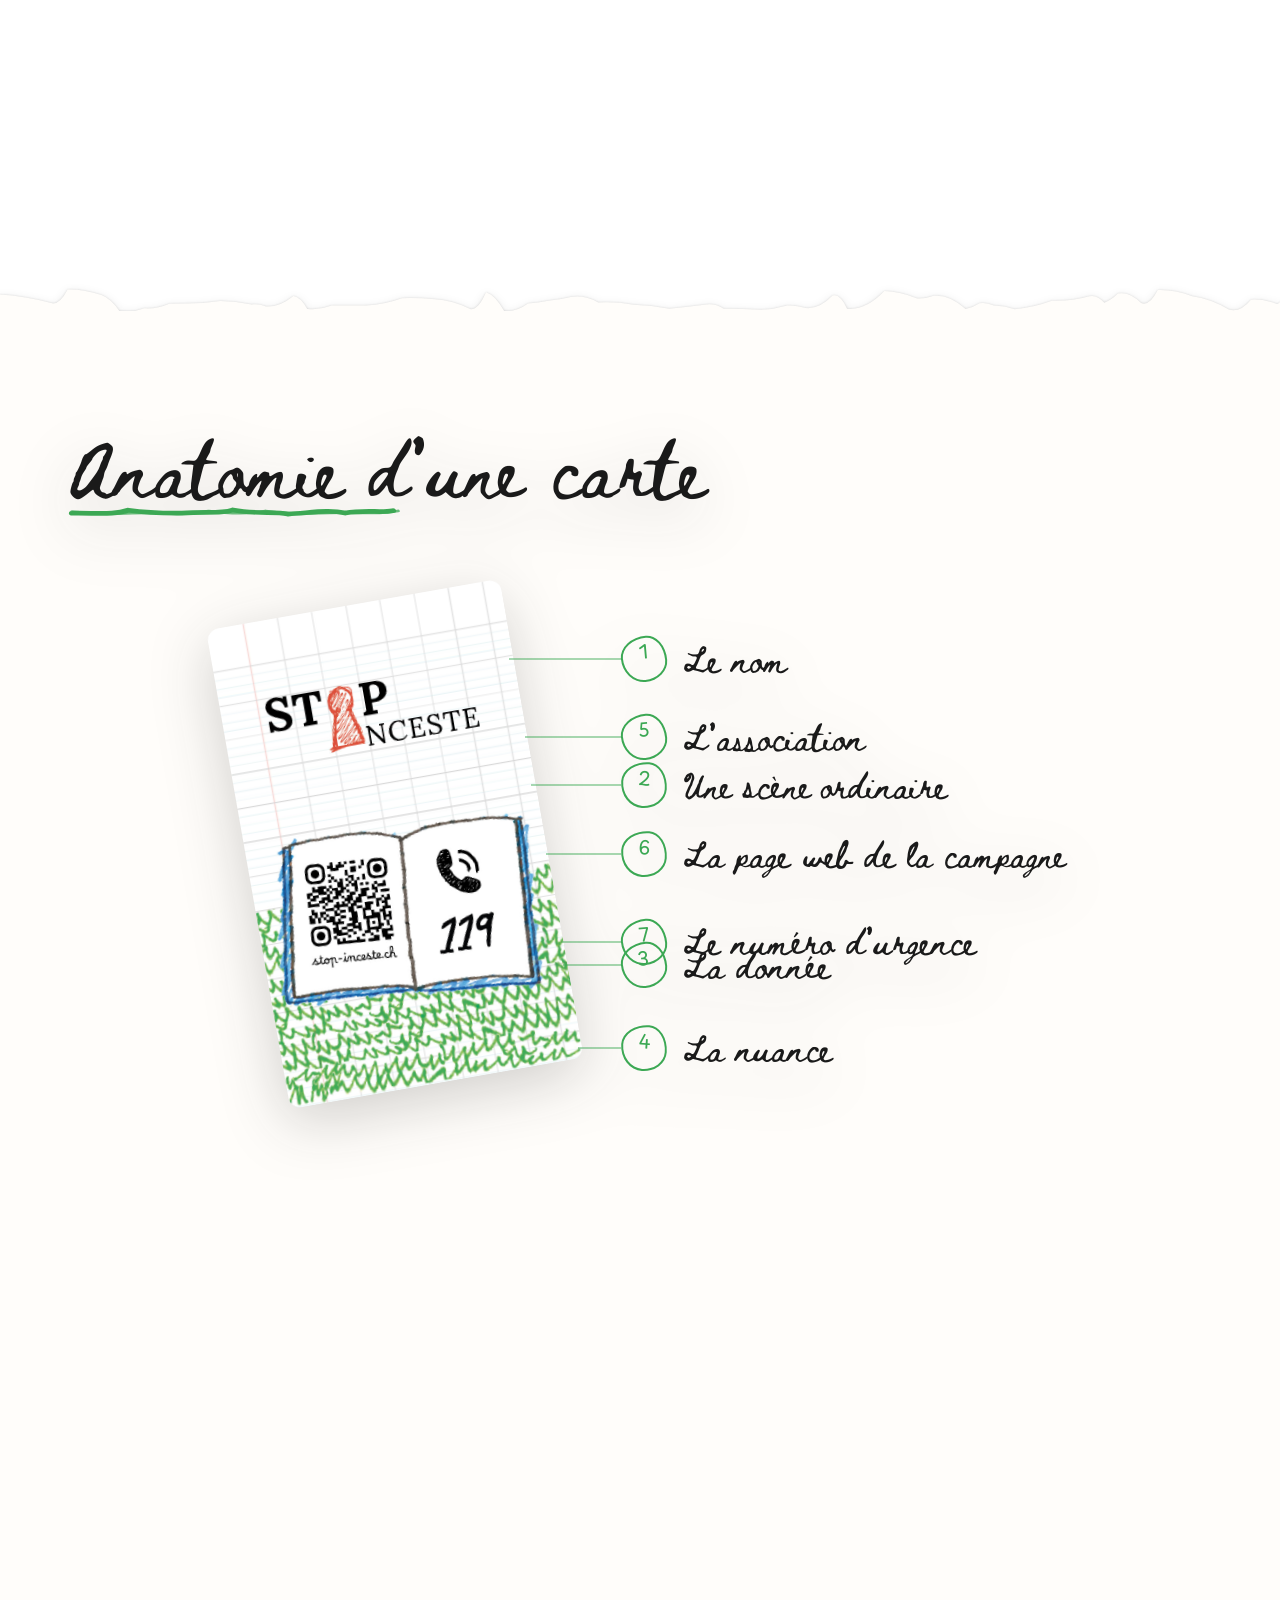
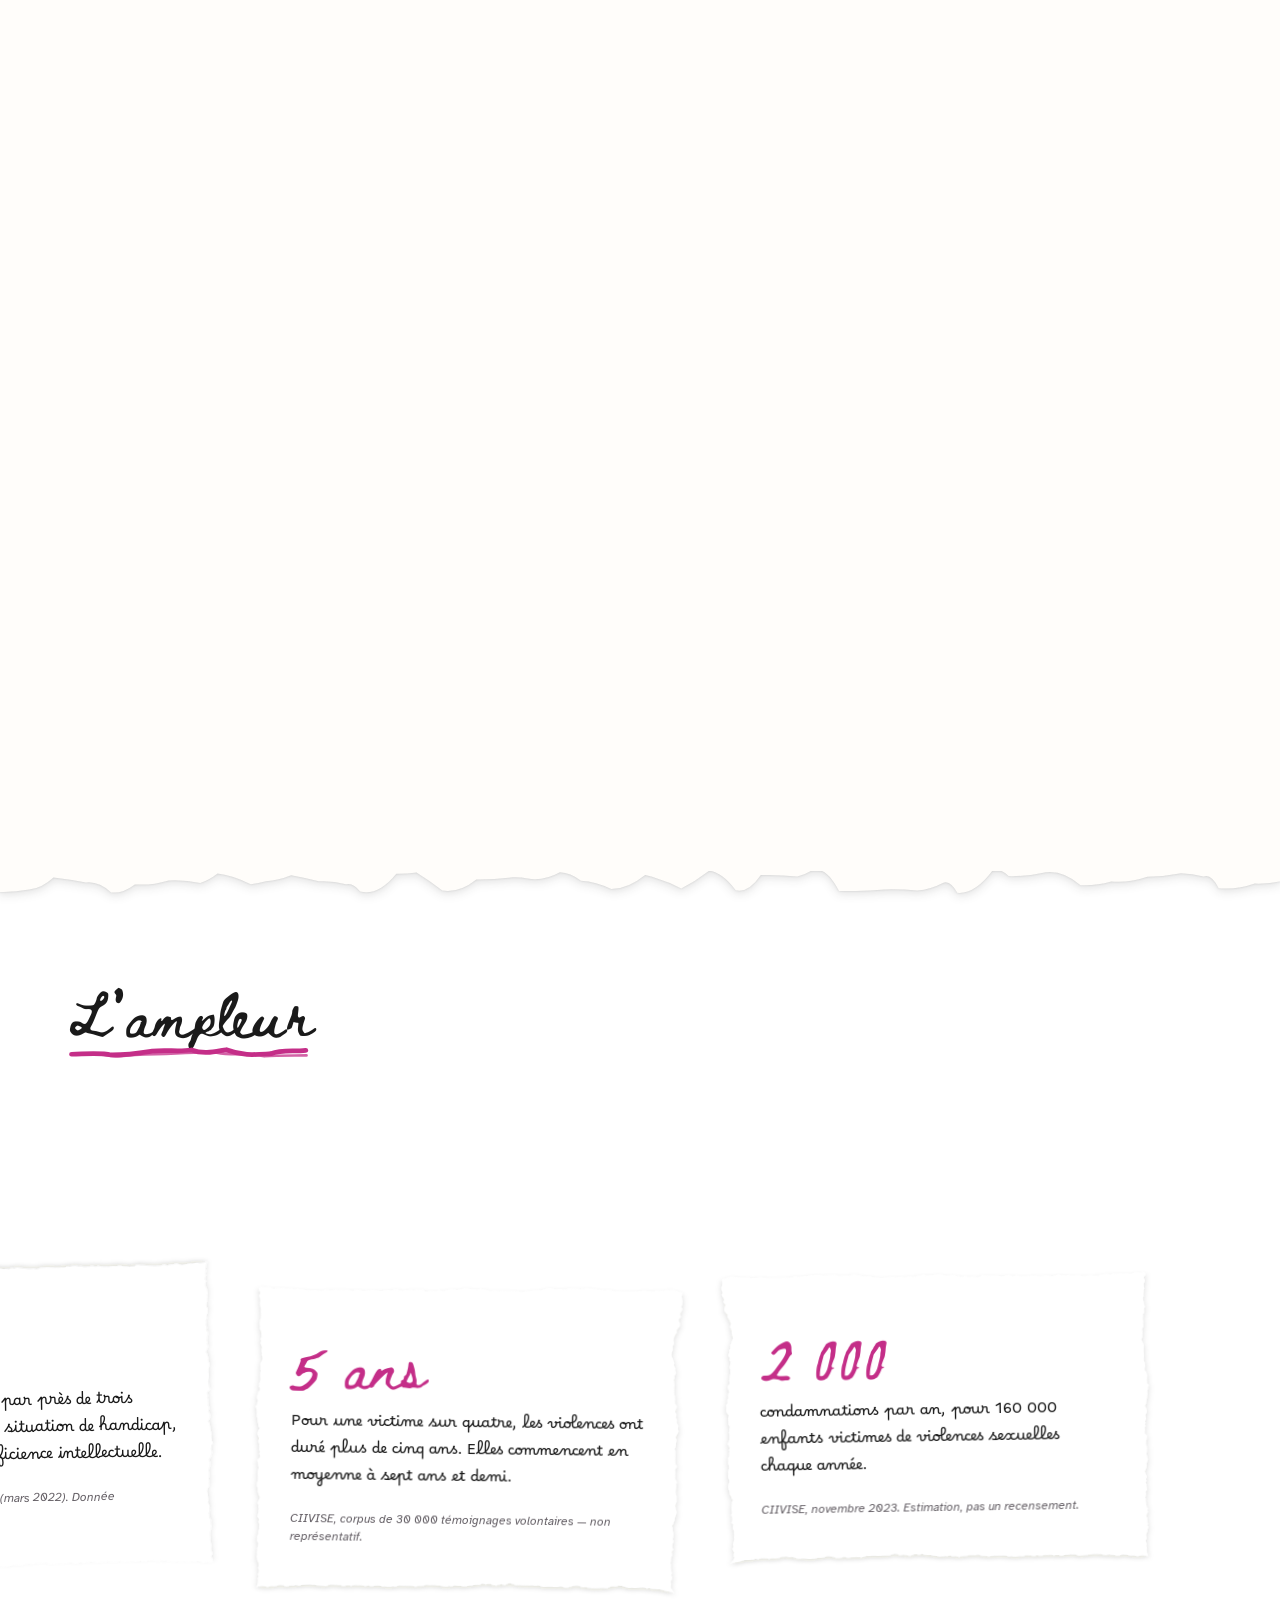
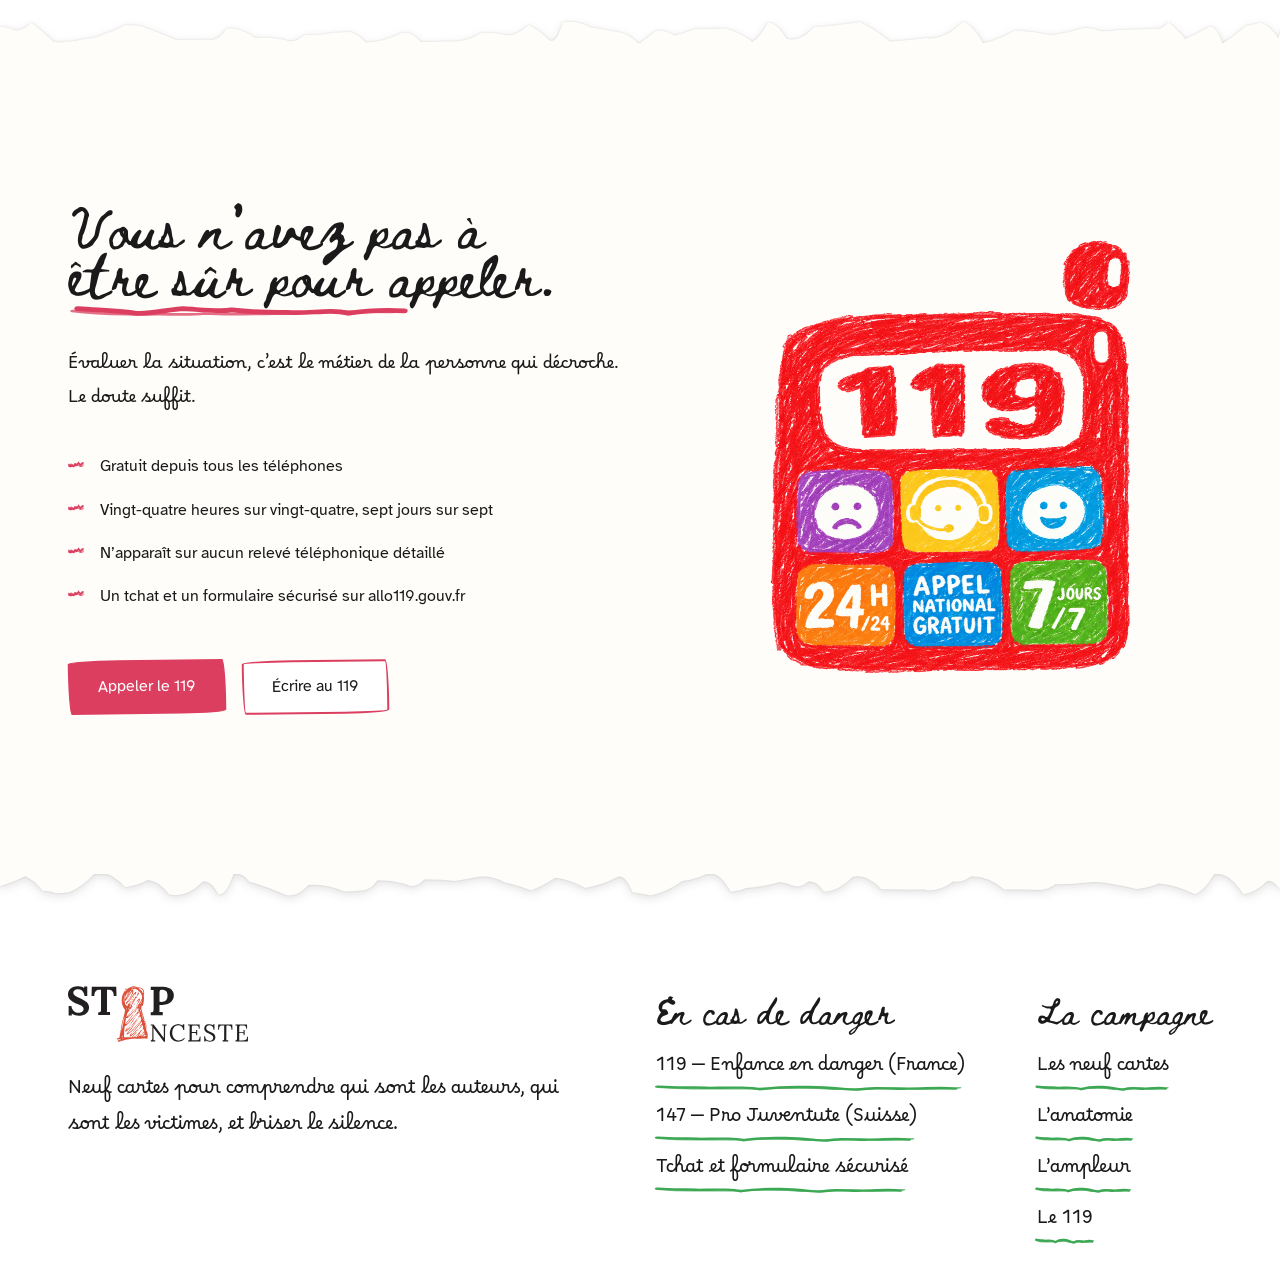
==== commit c3280e0d: "Seyès en couche du dessous, fiches aérées, le 119 sonne à l'arrivée - Le Seyès ne porte plus ni bord" ====
--- a/site-campagne/index.html
+++ b/site-campagne/index.html
@@ -77,7 +77,7 @@
   </section>
 
   <!-- ====================== Anatomie ====================== -->
-  <section class="section anatomie ton--herbe" id="anatomie" aria-labelledby="t-anatomie">
+  <section class="section feuille anatomie ton--herbe" id="anatomie" aria-labelledby="t-anatomie">
     <div class="anatomie__scene">
       <div class="conteneur">
         <h2 class="t-1 titre-trait titre-trait--2" id="t-anatomie">Anatomie d’une carte</h2>
@@ -120,20 +120,20 @@
 
         <div class="fiche">
           <p class="t-chiffre">Un enfant par classe</p>
-          <p>2,9 % des enfants subissent des violences sexuelles commises dans leur
+          <p>2,9 % des enfants subissent des violences sexuelles commises dans leur
           famille avant leurs 18 ans. Dans une classe de trente, cela fait un élève.</p>
-          <span class="fiche__source">Inserm-Ciase 2021, <em>Population &amp; Sociétés</em> n° 612, tableau A.1 : 4,6 % des femmes et 1,2 % des hommes.</span>
+          <span class="fiche__source">Inserm-Ciase 2021, <em>Population &amp; Sociétés</em> n° 612, tableau A.1 : 4,6 % des femmes et 1,2 % des hommes.</span>
         </div>
 
         <div class="fiche">
           <p class="t-chiffre">4 fois plus</p>
-          <p>de filles que de garçons : 4,6 % contre 1,2 %. L’inceste touche les deux,
+          <p>de filles que de garçons : 4,6 % contre 1,2 %. L’inceste touche les deux,
           jamais dans les mêmes proportions.</p>
           <span class="fiche__source">Même enquête, même tableau.</span>
         </div>
 
         <div class="fiche">
-          <p class="t-chiffre">× 2,9</p>
+          <p class="t-chiffre">× 2,9</p>
           <p>Le risque est multiplié par près de trois quand l’enfant est en situation
           de handicap, et par 4,6 en cas de déficience intellectuelle.</p>
           <span class="fiche__source">OMS 2012, repris par la CIIVISE (mars 2022). Donnée internationale et ancienne.</span>
@@ -158,7 +158,7 @@
   </section>
 
   <!-- ====================== Le 119 ====================== -->
-  <section class="section ton--accent2" id="urgence" aria-labelledby="t-urgence">
+  <section class="section feuille feuille--2 ton--accent2" id="urgence" aria-labelledby="t-urgence">
     <div class="conteneur urgence">
       <div>
         <h2 class="t-1 titre-trait titre-trait--4" id="t-urgence">Vous n’avez pas à être sûr pour appeler.</h2>
--- a/site-campagne/assets/css/style.css
+++ b/site-campagne/assets/css/style.css
@@ -87,11 +87,6 @@
    Le ruban de couleur ne s'arrête pas net : le papier se déchire, comme une
    page arrachée d'un cahier. */
 .bande { position: relative; background: var(--fond); color: var(--crayon); margin-block: var(--dechirure); }
-/* Ombre portée des bords déchirés. Un masque découpe aussi l'ombre de
-   l'élément qu'il masque : elle est donc posée sur le parent, qui ombre la
-   silhouette complète — rectangle et déchirures. Sans elle, une feuille
-   blanche quadrillée posée sur du papier ne laisse pas voir son bord. */
-.bande, .entete, .pied { filter: var(--ombre-dechirure); }
 .bande::before, .bande::after {
   content: ""; position: absolute; left: -1px; right: -1px;
   height: var(--dechirure); background: inherit; pointer-events: none;
@@ -126,6 +121,32 @@
     repeating-linear-gradient(to right,  transparent 0 calc(var(--pas-seyes) - 1px), var(--seyes) calc(var(--pas-seyes) - 1px) var(--pas-seyes));
   background-attachment: fixed;
 }
+/* Le Seyès est toujours la couche du dessous : il n'a pas de bord déchiré à
+   lui et ne porte jamais d'ombre. Ce sont les feuilles blanches posées dessus
+   (« .feuille », plus bas) qui se déchirent et projettent leur ombre sur les
+   lignes. Seule exception : sous la photo d'ouverture, le cahier mord l'image
+   — sans ombre. */
+.bande--seyes { margin-block: 0; }
+.bande--seyes::before, .bande--seyes::after { display: none; }
+.hero + .bande--seyes::before { display: block; }
+
+/* ---------- Feuilles blanches posées sur le cahier ----------
+   Une section de papier qui touche le Seyès le recouvre par ses bords
+   déchirés, haut et bas, et y projette son ombre. Un masque découperait aussi
+   l'ombre de ce qu'il masque : l'ombre est donc posée sur la section, qui
+   ombre sa silhouette complète — rectangle et déchirures. La section doit
+   être opaque pour que seul ce contour porte une ombre, et passer au-dessus
+   des sections voisines. */
+.feuille { position: relative; z-index: 2; background: var(--papier); filter: var(--ombre-dechirure); }
+.feuille::before, .feuille::after {
+  content: ""; position: absolute; left: -1px; right: -1px;
+  height: var(--dechirure); background: inherit; pointer-events: none;
+}
+.feuille::before { bottom: calc(100% - 1px); -webkit-mask: var(--dechirure-haut-3) center bottom / 100% 100% no-repeat; mask: var(--dechirure-haut-3) center bottom / 100% 100% no-repeat; }
+.feuille::after  { top: calc(100% - 1px);    -webkit-mask: var(--dechirure-bas-3) center top / 100% 100% no-repeat;    mask: var(--dechirure-bas-3) center top / 100% 100% no-repeat; }
+.feuille--2::before { -webkit-mask-image: var(--dechirure-haut-4); mask-image: var(--dechirure-haut-4); }
+.feuille--2::after  { -webkit-mask-image: var(--dechirure-bas-4);  mask-image: var(--dechirure-bas-4); }
+
 /* La scène collée porte le même fond. Sur ordinateur et Android, les deux sont
    calés sur la fenêtre et se superposent au pixel près. Sur iOS, qui ignore
    « fixed », c'est elle qui garde les lignes immobiles pendant le défilement
@@ -180,6 +201,9 @@
 }
 /* La barre garde sa taille au défilement : une hauteur qui change sous l'œil
    fait sauter la page. Son bord bas est déchiré, et mord sur ce qui suit. */
+/* Blanche, elle passe au-dessus de tout, Seyès compris : elle porte donc
+   l'ombre de sa déchirure (posée sur elle, le masque découperait l'ombre). */
+.entete { filter: var(--ombre-dechirure); }
 .entete::after {
   content: ""; position: absolute; left: -1px; right: -1px; top: calc(100% - 1px);
   height: var(--dechirure); background: inherit; pointer-events: none;
@@ -216,13 +240,9 @@
 /* ---------- Pied ---------- */
 /* Le pied est une feuille de cahier, comme les cartes : quadrillage Seyès
    fixe (classe « seyes »), texte au crayon, traits de feutre verts. */
-.pied { position: relative; margin-top: var(--espace-9); padding-block: var(--espace-9) var(--espace-6); color: var(--crayon); --ton: var(--herbe); }
-.pied::before {
-  content: ""; position: absolute; left: -1px; right: -1px; bottom: calc(100% - 1px);
-  height: var(--dechirure); background: inherit;
-  -webkit-mask: var(--dechirure-haut-4) center bottom / 100% 100% no-repeat;
-  mask: var(--dechirure-haut-4) center bottom / 100% 100% no-repeat;
-}
+/* Il commence au ras de la section précédente : c'est elle, feuille blanche,
+   qui le recouvre de son bord déchiré. */
+.pied { position: relative; padding-block: var(--espace-9) var(--espace-6); color: var(--crayon); --ton: var(--herbe); }
 /* Les colonnes de liens prennent la largeur de leur plus long lien : aucun
    ne passe à la ligne, et chaque trait reste à la longueur de son mot. */
 .pied__grille { display: grid; grid-template-columns: minmax(0, 1.4fr) auto auto; gap: var(--espace-8); align-items: start; }
--- a/site-campagne/assets/css/page.css
+++ b/site-campagne/assets/css/page.css
@@ -153,6 +153,8 @@
 .fiche:nth-child(3n)::before { scale: 1 -1; }
 .fiche .t-chiffre { font-family: var(--f-titre); color: var(--accent); line-height: 1.08; font-size: clamp(30px, 3.4vw, 50px); text-wrap: balance; }
 .fiche p { margin: var(--espace-3) 0 0; font-size: clamp(15px, 1.15vw, 17px); line-height: 1.8; }
+/* Le titre de la fiche respire : un vrai blanc le sépare de son texte. */
+.fiche .t-chiffre + p { margin-top: var(--espace-5); }
 .fiche__source { display: block; margin-top: var(--espace-4); font-family: var(--f-note); font-size: 12px; line-height: 1.5; color: var(--mine); font-style: italic; }
 .ampleur__pied { margin-top: var(--espace-7); max-width: 52ch; }
 
@@ -168,8 +170,9 @@
   width: 100%; max-width: 520px; justify-self: center;
   transition: rotate .25s ease, scale .25s ease;
 }
-/* Le combiné sonne quand la main passe dessus. */
-.urgence__illu:hover { animation: sonne .55s ease-in-out; scale: 1.04; }
+/* Le combiné sonne quand la main passe dessus — et, une fois, chaque fois
+   que la section arrive à l'écran (classe posée par le script). */
+.urgence__illu:hover, .urgence__illu.sonne { animation: sonne .55s ease-in-out; scale: 1.04; }
 @keyframes sonne {
   0%, 100% { rotate: 0deg; }
   18% { rotate: -5deg; }
